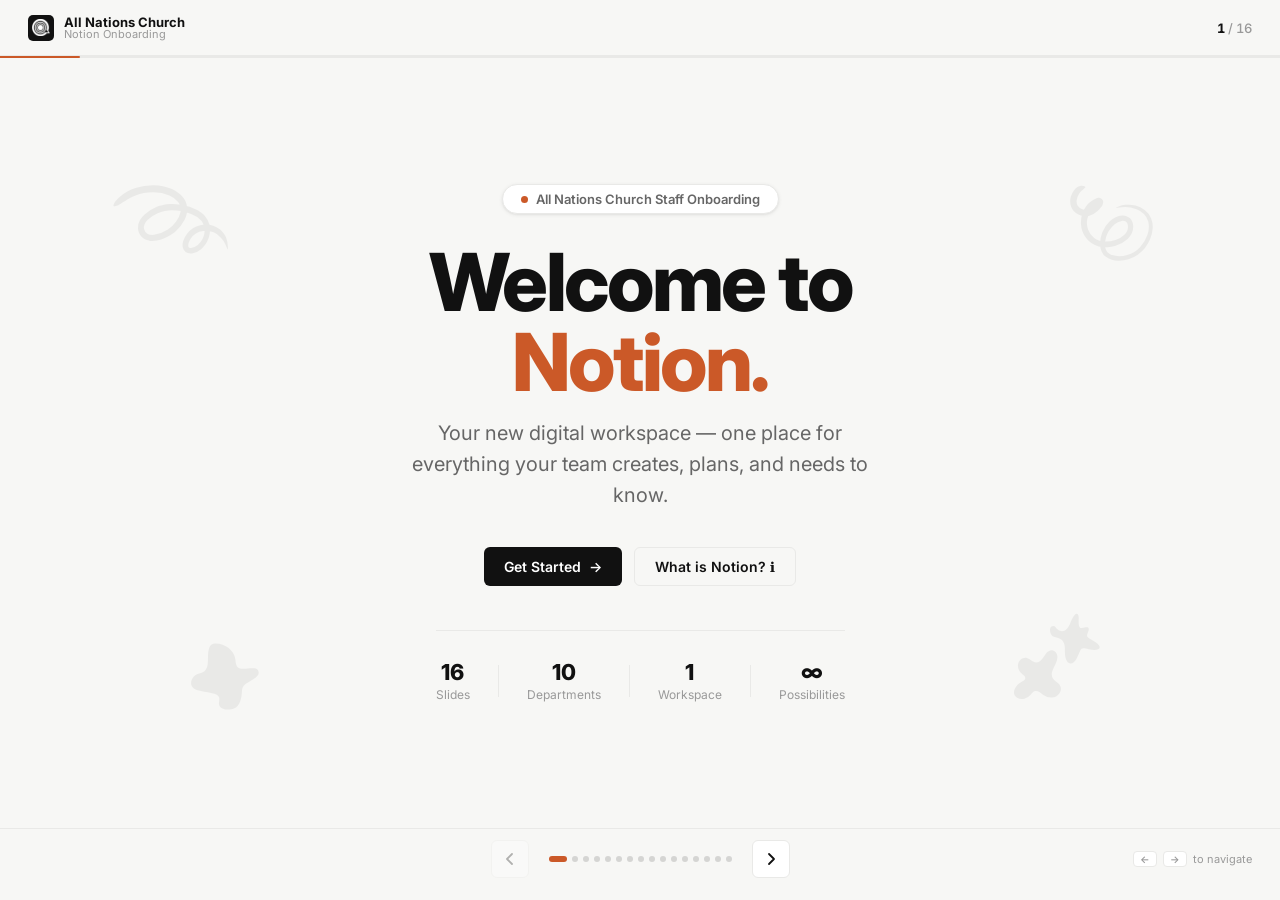
==== index.html @ 11ce87c4 "fix: resolve Android Chrome blank first-paint and GPU memory issues - Gate all entry animations (.an" ====
<!DOCTYPE html>
<html lang="en">
<head>
  <meta charset="UTF-8">
  <meta name="viewport" content="width=device-width, initial-scale=1.0, viewport-fit=cover">
  <meta name="theme-color" content="#F7F7F5">
  <title>All Nations Church – Notion Onboarding</title>
  <!-- Preconnect so font files download in parallel, not sequentially -->
  <link rel="preconnect" href="https://fonts.googleapis.com">
  <link rel="preconnect" href="https://fonts.gstatic.com" crossorigin>
  <link rel="stylesheet" href="https://fonts.googleapis.com/css2?family=Inter:wght@300;400;500;600;700;800&display=swap">
  <link rel="stylesheet" href="styles.css">
</head>
<body>

<!-- ═══════════════════════════════════════════
     TOP BAR
     ═══════════════════════════════════════════ -->
<header class="top-bar">
  <div class="top-bar-brand">
    <div class="n-logo"><img src="anlogo.png" alt="All Nations" style="width:100%;height:100%;object-fit:contain;border-radius:5px;padding:4px;"></div>
    <div class="brand-label">
      <span class="brand-name">All Nations Church</span>
      <span class="brand-sub">Notion Onboarding</span>
    </div>
  </div>
  <span class="slide-counter">
    <span class="current" id="currentNum">1</span> / 16
  </span>
</header>

<!-- Progress Bar -->
<div class="progress-track">
  <div class="progress-fill" id="progressFill" style="width:6.25%"></div>
</div>

<!-- ═══════════════════════════════════════════
     SLIDES
     ═══════════════════════════════════════════ -->
<div class="slides-wrap">

  <!-- ────────────────────────────────────────
       SLIDE 1 — HERO
       ──────────────────────────────────────── -->
  <section class="slide active" id="slide-0">
    <div class="slide-inner">
      <div class="s1-layout">
        <!-- Decorative scribbles -->
        <img class="s1-decor s1-decor-tl" src="slide-1/scribble-final-version-02.svg" alt="">
        <img class="s1-decor s1-decor-tr" src="slide-1/scribble-final-version-08.svg" alt="">
        <img class="s1-decor s1-decor-bl" src="slide-1/scribble-final-version-14.svg" alt="">
        <img class="s1-decor s1-decor-br" src="slide-1/scribble-final-version-15.svg" alt="">

        <div class="anim-1">
          <div class="s1-badge">
            <span class="badge-dot"></span>
            All Nations Church Staff Onboarding
          </div>
        </div>

        <h1 class="s1-hero-title anim-2">
          Welcome to<br><em>Notion.</em>
        </h1>

        <p class="s1-sub anim-3">
          Your new digital workspace — one place for everything your team creates, plans, and needs to know.
        </p>

        <div class="s1-actions anim-4">
          <button class="btn btn-dark" id="getStarted">
            Get Started &nbsp;→
          </button>
          <button class="btn btn-ghost" data-open-modal="what-is-notion">
            What is Notion? ℹ
          </button>
        </div>

        <div class="s1-stats anim-5">
          <div class="s1-stat">
            <strong>16</strong>
            <span>Slides</span>
          </div>
          <div class="s1-divider"></div>
          <div class="s1-stat">
            <strong>10</strong>
            <span>Departments</span>
          </div>
          <div class="s1-divider"></div>
          <div class="s1-stat">
            <strong>1</strong>
            <span>Workspace</span>
          </div>
          <div class="s1-divider"></div>
          <div class="s1-stat">
            <strong>∞</strong>
            <span>Possibilities</span>
          </div>
        </div>
      </div>
    </div>
  </section>

  <!-- ────────────────────────────────────────
       SLIDE 2 — AGENDA
       ──────────────────────────────────────── -->
  <section class="slide" id="slide-1">
    <div class="slide-inner">
      <div class="s2-layout">
        <div class="s2-heading">
          <span class="eyebrow">Today's session</span>
          <h2 class="slide-title anim-1">What will this cover?</h2>
          <p class="slide-subtitle anim-2">
            Five areas — from the big picture down to how Notion fits your specific role.
          </p>
          <button class="btn btn-ghost anim-3" data-open-modal="session-tips">
            <img src="slide-2/bulb.svg" alt="" style="width:20px;height:20px;display:inline-block;vertical-align:middle;margin-right:2px;" loading="lazy" decoding="async"> Tips for today
          </button>
        </div>

        <div class="agenda-cards">
          <div class="agenda-card" data-slide="2">
            <span class="ag-num">01</span>
            <img src="slide-2/what-is-notion.svg" alt="What is Notion" loading="lazy" decoding="async">
            <span class="ag-label">What is Notion</span>
            <span class="ag-arrow">→</span>
          </div>
          <div class="agenda-card" data-slide="6">
            <span class="ag-num">02</span>
            <img src="slide-2/your-department.svg" alt="Building blocks" loading="lazy" decoding="async">
            <span class="ag-label">The Building Blocks</span>
            <span class="ag-arrow">→</span>
          </div>
          <div class="agenda-card" data-slide="4">
            <span class="ag-num">03</span>
            <img src="slide-2/the-building-blocks.svg" alt="Why We're Moving" loading="lazy" decoding="async">
            <span class="ag-label">Why We're Moving</span>
            <span class="ag-arrow">→</span>
          </div>
          <div class="agenda-card" data-slide="11">
            <span class="ag-num">04</span>
            <img src="slide-2/working-together.svg" alt="Collaboration" loading="lazy" decoding="async">
            <span class="ag-label">Working Together</span>
            <span class="ag-arrow">→</span>
          </div>
          <div class="agenda-card" data-slide="15">
            <span class="ag-num">05</span>
            <img src="slide-15/314-education.svg" alt="Your Department" loading="lazy" decoding="async">
            <span class="ag-label">Your Department</span>
            <span class="ag-arrow">→</span>
          </div>
        </div>
      </div>
    </div>
  </section>

  <!-- ────────────────────────────────────────
       SLIDE 3 — WHAT IS NOTION?
       ──────────────────────────────────────── -->
  <section class="slide" id="slide-2">
    <div class="slide-inner">
      <div class="s3-layout">
        <div class="anim-1">
          <span class="eyebrow">The big picture</span>
          <h2 class="slide-title">What is Notion?
            <button class="info-btn" data-open-modal="notion-detail" title="Learn more">?</button>
          </h2>
        </div>

        <blockquote class="notion-quote anim-2">
          <span class="quote-icon">"</span>
          Notion is like a digital notebook crossed with Google Docs, Trello, and a planner — all living in one app, beautifully connected.
        </blockquote>

        <div>
          <p class="section-title">You can use it to:</p>
          <div class="use-case-row">
            <div class="uc-card" data-open-modal="uc-notes">
              <img src="slide-3/write-notes-and-documents.svg" alt="Notes" loading="lazy" decoding="async">
              <span>Write notes &amp; documents</span>
            </div>
            <div class="uc-card" data-open-modal="uc-tasks">
              <img src="slide-3/create-to-do-lists.svg" alt="To-do lists" loading="lazy" decoding="async">
              <span>Create to-do lists</span>
            </div>
            <div class="uc-card" data-open-modal="uc-projects">
              <img src="slide-3/plan-projects-with-teams.svg" alt="Projects" loading="lazy" decoding="async">
              <span>Plan projects with teams</span>
            </div>
            <div class="uc-card" data-open-modal="uc-store">
              <img src="slide-3/store-information-and-files.svg" alt="Store files" loading="lazy" decoding="async">
              <span>Store information &amp; files</span>
            </div>
            <div class="uc-card" data-open-modal="uc-organise">
              <img src="slide-3/organise-everything-in-one-place.svg" alt="Organise" loading="lazy" decoding="async">
              <span>Organise everything in one place</span>
            </div>
          </div>
        </div>

        <div class="s3-bottom anim-4">
          <p style="color:#111111;"><img src="slide-2/bulb.svg" alt="" style="width:20px;height:20px;display:inline-block;vertical-align:-4px;margin-right:5px;" loading="lazy" decoding="async"> Click any card above to learn more about how that feature works</p>
          <button class="btn btn-ghost" data-open-modal="notion-ai" style="background: var(--surface); border: none;"><img src="slide-3/ai.gif" alt="" style="width:55px;height:55px;vertical-align:middle;margin-right:2px;margin-top:-11px;margin-bottom:-11px;" loading="lazy" decoding="async"> What about Notion AI?</button>
        </div>
      </div>
    </div>
  </section>

  <!-- ────────────────────────────────────────
       SLIDE 4 — THE ANALOGY
       ──────────────────────────────────────── -->
  <section class="slide" id="slide-3">
    <div class="slide-inner">
      <span class="eyebrow anim-1">Think of it like this</span>
      <h2 class="slide-title anim-1">A smart digital workspace
        <button class="info-btn" data-open-modal="analogy-detail">?</button>
      </h2>
      <p class="slide-subtitle anim-2">Imagine building your own digital HQ — one that replaces five separate tools.</p>

      <div class="s4-layout">
        <div>
          <p class="section-title">Notion replaces all of these:</p>
          <div class="tool-list anim-3">
            <div class="tool-item" data-open-modal="tool-notebook">
              <span class="ti-emoji"><img src="slide-4/a-notebook.svg" alt="Notebook" style="width:32px;height:32px;display:block;" loading="lazy" decoding="async"></span>
              <div class="ti-body">
                <strong>A Notebook</strong>
                <span>Meeting notes, ideas, journal entries</span>
              </div>
            </div>
            <div class="tool-item" data-open-modal="tool-calendar">
              <span class="ti-emoji"><img src="slide-4/a-calendar.svg" alt="Calendar" style="width:32px;height:32px;display:block;" loading="lazy" decoding="async"></span>
              <div class="ti-body">
                <strong>A Calendar</strong>
                <span>Event planning, deadlines, scheduling</span>
              </div>
            </div>
            <div class="tool-item" data-open-modal="tool-tasks">
              <span class="ti-emoji"><img src="slide-4/a-task-manager.svg" alt="Task Manager" style="width:32px;height:32px;display:block;" loading="lazy" decoding="async"></span>
              <div class="ti-body">
                <strong>A Task Manager</strong>
                <span>To-dos, checklists, project tracking</span>
              </div>
            </div>
            <div class="tool-item" data-open-modal="tool-wiki">
              <span class="ti-emoji"><img src="slide-4/a-company-wiki.svg" alt="Company Wiki" style="width:32px;height:32px;display:block;" loading="lazy" decoding="async"></span>
              <div class="ti-body">
                <strong>A Company Wiki</strong>
                <span>Policies, processes, staff handbook</span>
              </div>
            </div>
            <div class="tool-item" data-open-modal="tool-tracker">
              <span class="ti-emoji"><img src="slide-4/a-project-tracker.svg" alt="Project Tracker" style="width:32px;height:32px;display:block;" loading="lazy" decoding="async"></span>
              <div class="ti-body">
                <strong>A Project Tracker</strong>
                <span>Timelines, responsibilities, progress</span>
              </div>
            </div>
          </div>
        </div>

        <div>
          <p class="section-title">Why teams love it:</p>
          <div class="benefit-list anim-4">
            <div class="benefit-item">
              <div class="bi-check">✓</div>
              <p><strong>Everything is customisable</strong> — build it the way your team actually works, not how a tool forces you to.</p>
            </div>
            <div class="benefit-item">
              <div class="bi-check">✓</div>
              <p><strong>Works for everyone</strong> — individuals, small teams, or whole organisations all in one workspace.</p>
            </div>
            <div class="benefit-item">
              <div class="bi-check">✓</div>
              <p><strong>Keeps everything connected</strong> — link a meeting note to a project, a project to a budget, a budget to a task.</p>
            </div>
            <div class="benefit-item">
              <div class="bi-check">✓</div>
              <p><strong>Easy to collaborate</strong> — your whole team sees the same thing, in real time, no version confusion.</p>
            </div>
          </div>
        </div>
      </div>
    </div>
  </section>

  <!-- ────────────────────────────────────────
       SLIDE 5 — WHY WE'RE MOVING
       ──────────────────────────────────────── -->
  <section class="slide" id="slide-4">
    <div class="slide-inner">
      <div class="s5-layout">
        <div class="anim-1">
          <span class="eyebrow">The reason</span>
          <h2 class="slide-title">Why we're moving to Notion
            <button class="info-btn" data-open-modal="why-detail">?</button>
          </h2>
        </div>

        <div class="why-grid anim-2">
          <div class="why-card">
            <img class="wc-icon" src="slide-5/less-scattered-communication.svg" alt="Less scattered communication" loading="lazy" decoding="async">
            <h4>Less scattered communication</h4>
            <p>No more important updates buried in WhatsApp or email threads that disappear.</p>
          </div>
          <div class="why-card">
            <img class="wc-icon" src="slide-5/fewer-forgotten-tasks.svg" alt="Fewer forgotten tasks" loading="lazy" decoding="async">
            <h4>Fewer forgotten tasks</h4>
            <p>Clear ownership and deadlines. Everyone knows what they're responsible for.</p>
          </div>
          <div class="why-card">
            <img class="wc-icon" src="slide-5/easier-collaboration.svg" alt="Easier collaboration" loading="lazy" decoding="async">
            <h4>Easier collaboration</h4>
            <p>Different departments can share information and work on the same page simultaneously.</p>
          </div>
          <div class="why-card">
            <img class="wc-icon" src="slide-5/faster-onboarding.svg" alt="Faster onboarding" loading="lazy" decoding="async">
            <h4>Faster onboarding</h4>
            <p>New staff and volunteers can find what they need without asking five people.</p>
          </div>
          <div class="why-card">
            <img class="wc-icon" src="slide-5/one-place-for-church-knowledge.svg" alt="One place for church knowledge" loading="lazy" decoding="async">
            <h4>One place for church knowledge</h4>
            <p>Processes, policies, history, and resources — all in one searchable place.</p>
          </div>
          <div class="why-card">
            <img class="wc-icon" src="slide-5/more-clarity-less-confusion.svg" alt="More clarity, less confusion" loading="lazy" decoding="async">
            <h4>More clarity, less confusion</h4>
            <p>Everyone is working from the same up-to-date information at the same time.</p>
          </div>
        </div>

        <div class="goal-banner anim-3">
          <img class="gb-icon" src="question-white.svg" alt="Goal" loading="lazy" decoding="async">
          <p>Our goal: <strong>spend less time searching for information and more time serving people.</strong></p>
        </div>
      </div>
    </div>
  </section>

  <!-- ────────────────────────────────────────
       SLIDE 6 — BEFORE vs WITH NOTION
       ──────────────────────────────────────── -->
  <section class="slide" id="slide-5">
    <div class="slide-inner">
      <span class="eyebrow anim-1">The change</span>
      <h2 class="slide-title anim-1">Before vs. with Notion
        <button class="info-btn" data-open-modal="change-detail">?</button>
      </h2>

      <div class="s6-layout anim-2">
        <!-- Before -->
        <div class="compare-panel">
          <div class="compare-header before">Before Notion</div>
          <div class="compare-body">
            <div class="compare-item">
              <img class="ci-marker" src="slide-6/docs-spread-across-google-drive.svg" alt="Docs spread" loading="lazy" decoding="async">
              Docs spread across Google Drive, email, WhatsApp, and desktops
            </div>
            <div class="compare-item">
              <img class="ci-marker" src="slide-6/important-messages.svg" alt="Important messages" loading="lazy" decoding="async">
              Important messages and decisions get buried and forgotten
            </div>
            <div class="compare-item">
              <img class="ci-marker" src="slide-6/duplicate-files-everywhere.svg" alt="Duplicate files" loading="lazy" decoding="async">
              Duplicate files everywhere — no one knows which is the latest version
            </div>
            <div class="compare-item">
              <img class="ci-marker" src="slide-6/hard-to-track-who-is-doing-what.svg" alt="Hard to track" loading="lazy" decoding="async">
              Hard to track who is doing what, and when things are due
            </div>
            <div class="compare-item">
              <img class="ci-marker" src="slide-6/new-staff-have-to-ask-multiple.svg" alt="New staff asking" loading="lazy" decoding="async">
              New staff have to ask multiple people to find basic information
            </div>
          </div>
          <div class="compare-illus" style="background:white;">
            <video loop muted playsinline preload="none" style="height:150px;display:block;margin:0 auto;border:none;">
              <source src="slide-6/worryvideo.mp4" type="video/mp4">
            </video>
          </div>
        </div>

        <!-- After -->
        <div class="compare-panel">
          <div class="compare-header after">With Notion</div>
          <div class="compare-body">
            <div class="compare-item">
              <img class="ci-marker" src="slide-6/one-searchable-workspace.svg" alt="One searchable workspace" loading="lazy" decoding="async">
              One searchable workspace — everything is findable in seconds
            </div>
            <div class="compare-item">
              <img class="ci-marker" src="slide-6/shared-visibility-across-all-teams.svg" alt="Shared visibility" loading="lazy" decoding="async">
              Shared visibility across all teams — everyone sees the same thing
            </div>
            <div class="compare-item">
              <img class="ci-marker" src="slide-6/one-latest-version-of-everything.svg" alt="One latest version" loading="lazy" decoding="async">
              One latest version of everything, always up to date
            </div>
            <div class="compare-item">
              <img class="ci-marker" src="slide-6/clear-ownership-and-tracking.svg" alt="Clear ownership" loading="lazy" decoding="async">
              Clear ownership and tracking — tasks are assigned and visible
            </div>
            <div class="compare-item">
              <img class="ci-marker" src="slide-6/new-staff-can-self-serve.svg" alt="New staff self-serve" loading="lazy" decoding="async">
              New staff can self-serve — find answers without interrupting others
            </div>
          </div>
          <div class="compare-illus" style="background:white;">
            <video loop muted playsinline preload="none" style="height:150px;display:block;margin:0 auto;border:none;">
              <source src="slide-6/orginise.mp4" type="video/mp4">
            </video>
          </div>
        </div>
      </div>
    </div>
  </section>

  <!-- ────────────────────────────────────────
       SLIDE 7 — EVERYTHING IS A BLOCK
       ──────────────────────────────────────── -->
  <section class="slide" id="slide-6">
    <div class="slide-inner">
      <span class="eyebrow anim-1">The foundation</span>
      <h2 class="slide-title anim-1">Everything is a block
        <button class="info-btn" data-open-modal="blocks-detail">?</button>
      </h2>
      <p class="slide-subtitle anim-1">In Notion, every piece of content is a "block". Click the types below to see them in action.</p>

      <div class="s7-layout">
        <div>
          <p class="section-title">Types of blocks:</p>
          <div class="block-types anim-2">
            <div class="block-type" data-type="text">
              <img class="bt-icon" src="slide-7/text-heading.svg" alt="Text / Heading" loading="lazy" decoding="async">
              <span class="bt-name">Text / Heading</span>
              <span class="bt-key">Aa</span>
            </div>
            <div class="block-type" data-type="image">
              <img class="bt-icon" src="slide-7/image-media.svg" alt="Image / Media" loading="lazy" decoding="async">
              <span class="bt-name">Image / Media</span>
              <span class="bt-key">/img</span>
            </div>
            <div class="block-type" data-type="check">
              <img class="bt-icon" src="slide-7/checklist-to-do.svg" alt="Checklist / To-do" loading="lazy" decoding="async">
              <span class="bt-name">Checklist / To-do</span>
              <span class="bt-key">[ ]</span>
            </div>
            <div class="block-type" data-type="table">
              <img class="bt-icon" src="slide-7/table-database.svg" alt="Table / Database" loading="lazy" decoding="async">
              <span class="bt-name">Table / Database</span>
              <span class="bt-key">/db</span>
            </div>
            <div class="block-type" data-type="video">
              <img class="bt-icon" src="slide-7/video-embed.svg" alt="Video / Embed" loading="lazy" decoding="async">
              <span class="bt-name">Video / Embed</span>
              <span class="bt-key">/vid</span>
            </div>
          </div>
        </div>

        <div class="anim-3">
          <div class="lego-canvas">
            <h4>Your Notion page — built from blocks</h4>
            <div class="lego-blocks" id="legoBlocks">
              <div class="lego-block lb-text" data-type="text" draggable="true">
                <span class="drag-handle" title="Drag to reorder">⠿</span>
                <img class="lb-icon" src="slide-7/sunday-service.svg" alt="Sunday Service" loading="lazy" decoding="async"><span>Sunday Service — 25 May 2026</span>
              </div>
              <div class="lego-block lb-image" data-type="image" draggable="true">
                <span class="drag-handle" title="Drag to reorder">⠿</span>
                <img class="lb-icon" src="slide-7/worship-slides.svg" alt="Worship Slides" loading="lazy" decoding="async"><span>Worship slides.jpg</span>
              </div>
              <div class="lego-block lb-check" data-type="check" draggable="true">
                <span class="drag-handle" title="Drag to reorder">⠿</span>
                <img class="lb-icon" src="slide-7/sound-check-complete.svg" alt="Sound check complete" loading="lazy" decoding="async"><span>Sound check complete · Prayer team briefed</span>
              </div>
              <div class="lego-block lb-table" data-type="table" draggable="true">
                <span class="drag-handle" title="Drag to reorder">⠿</span>
                <img class="lb-icon" src="slide-7/team-rota-database.svg" alt="Team Rota Database" loading="lazy" decoding="async"><span>Team Rota Database</span>
              </div>
              <div class="lego-block lb-video" data-type="video" draggable="true">
                <span class="drag-handle" title="Drag to reorder">⠿</span>
                <img class="lb-icon" src="slide-7/pre-service-training-video.svg" alt="Pre-service training video" loading="lazy" decoding="async"><span>Pre-service training video</span>
              </div>
            </div>
            <div class="lego-note">
              <strong>↕ Drag blocks to reorder</strong> — just like in real Notion. Press <strong>/</strong> to add a new block.
            </div>
          </div>
        </div>
      </div>
    </div>
  </section>

  <!-- ────────────────────────────────────────
       SLIDE 8 — PAGES
       ──────────────────────────────────────── -->
  <section class="slide" id="slide-7">
    <div class="slide-inner">
      <span class="eyebrow anim-1">The structure</span>
      <h2 class="slide-title anim-1">Pages are your digital notebooks
        <button class="info-btn" data-open-modal="pages-detail">?</button>
      </h2>

      <div class="s8-layout anim-2">
        <div>
          <div class="page-tree">
            <div class="tree-title">📂 All Nations Church Workspace</div>
            <div class="tree-item"><img class="t-icon" src="slide-8/church-hub.svg" alt="Church Hub" loading="lazy" decoding="async"> Church Hub</div>
              <div class="tree-item l1"><img class="t-icon" src="slide-8/event-calendar.svg" alt="Events Calendar" loading="lazy" decoding="async"> Events Calendar</div>
              <div class="tree-item l1"><img class="t-icon" src="slide-8/announcements.svg" alt="Announcements" loading="lazy" decoding="async"> Announcements</div>
              <div class="tree-item l1"><img class="t-icon" src="slide-8/staff-policies.svg" alt="Staff Policies" loading="lazy" decoding="async"> Staff Policies</div>
            <div class="tree-item"><img class="t-icon" src="slide-8/production-team.svg" alt="Production Team" loading="lazy" decoding="async"> Production Team</div>
              <div class="tree-item l1"><img class="t-icon" src="slide-8/video-marketing-plan.svg" alt="Video Marketing Plan" loading="lazy" decoding="async"> Video marketing plan</div>
              <div class="tree-item l1"><img class="t-icon" src="slide-8/equipment-tracker.svg" alt="Equipment Tracker" loading="lazy" decoding="async"> Equipment Tracker</div>
              <div class="tree-item l2"><img class="t-icon" src="slide-8/camera-invetory.svg" alt="Camera Inventory" loading="lazy" decoding="async"> Camera inventory</div>
            <div class="tree-item"><img class="t-icon" src="slide-8/comms-team.svg" alt="Comms Team" loading="lazy" decoding="async"> Comms Team</div>
              <div class="tree-item l1"><img class="t-icon" src="slide-8/content-calendar.svg" alt="Content Calendar" loading="lazy" decoding="async"> Content Calendar</div>
            <div class="tree-item"><img class="t-icon" src="slide-8/events-team.svg" alt="Events Team" loading="lazy" decoding="async"> Events Team</div>
              <div class="tree-item l1"><img class="t-icon" src="slide-8/upcoming-event.svg" alt="Upcoming Event" loading="lazy" decoding="async"> Upcoming Event</div>
          </div>
        </div>

        <div>
          <p class="section-title">Pages can hold anything:</p>
          <div class="pages-benefits">
            <div class="pb-card">
              <img src="slide-8/tasks-to-do-lists.svg" alt="Tasks" loading="lazy" decoding="async">
              <div class="pb-text">
                <strong>Tasks &amp; to-do lists</strong>
                <p>Assign work to team members with deadlines and priority labels.</p>
              </div>
            </div>
            <div class="pb-card">
              <img src="slide-8/images-files-media.svg" alt="Images" loading="lazy" decoding="async">
              <div class="pb-text">
                <strong>Images, files &amp; media</strong>
                <p>Attach photos, PDFs, videos — everything lives alongside the content it belongs to.</p>
              </div>
            </div>
            <div class="pb-card">
              <img src="slide-8/databases-tables.svg" alt="Databases" loading="lazy" decoding="async">
              <div class="pb-text">
                <strong>Databases &amp; tables</strong>
                <p>Structured information like rotas, event plans, and contacts — all sortable and filterable.</p>
              </div>
            </div>
          </div>

          <div style="margin-top:12px; padding:12px 14px; background:var(--accent-soft); border:1px solid var(--accent-light); border-radius:var(--radius-sm);">
            <p style="font-size:13px; color:var(--accent); font-weight:600;">
              <img src="slide-2/bulb.svg" alt="" style="width:18px;height:18px;display:inline-block;vertical-align:middle;margin-right:5px;" loading="lazy" decoding="async"> Pages can contain other pages — like folders within folders. One giant, connected, searchable notebook for everything in church life.
            </p>
          </div>
        </div>
      </div>
    </div>
  </section>

  <!-- ────────────────────────────────────────
       SLIDE 9 — REAL LIFE EXAMPLE
       ──────────────────────────────────────── -->
  <section class="slide" id="slide-8">
    <div class="slide-inner">
      <span class="eyebrow anim-1">In practice</span>
      <h2 class="slide-title anim-1">How this works in real life
        <button class="info-btn" data-open-modal="reallife-detail">?</button>
      </h2>
      <p class="slide-subtitle anim-1">Here's how staff meeting prep looks inside Notion — one page, everyone working from it.</p>

      <div class="s9-layout">
        <div class="scenario-card anim-2">
          <h3>Staff Meeting — One source of truth</h3>
          <div class="workflow">
            <div class="wf-step">
              <div class="wf-bubble"><img src="slide-9/agenda-built.svg" alt="Agenda built" style="width:24px;height:24px;" loading="lazy" decoding="async"></div>
              <span class="wf-label">Agenda built</span>
            </div>
            <div class="wf-step">
              <div class="wf-bubble"><img src="slide-9/action-points-assigned.svg" alt="Action points assigned" style="width:24px;height:24px;" loading="lazy" decoding="async"></div>
              <span class="wf-label">Action points assigned</span>
            </div>
            <div class="wf-step">
              <div class="wf-bubble"><img src="slide-9/notes-recorded.svg" alt="Notes recorded" style="width:24px;height:24px;" loading="lazy" decoding="async"></div>
              <span class="wf-label">Notes recorded</span>
            </div>
            <div class="wf-step">
              <div class="wf-bubble"><img src="slide-9/follow-up-tracked.svg" alt="Follow-ups tracked" style="width:24px;height:24px;" loading="lazy" decoding="async"></div>
              <span class="wf-label">Follow-ups tracked</span>
            </div>
            <div class="wf-step">
              <div class="wf-bubble"><img src="slide-9/everyone-sees-latest-version.svg" alt="Everyone sees latest version" style="width:24px;height:24px;" loading="lazy" decoding="async"></div>
              <span class="wf-label">Everyone sees latest version</span>
            </div>
          </div>
        </div>

        <div class="scenario-card anim-3" style="border-left-color: var(--text-muted);">
          <h3>Event Planning — Another example</h3>
          <div class="workflow">
            <div class="wf-step">
              <div class="wf-bubble"><img src="slide-9/event-added.svg" alt="Event added" style="width:24px;height:24px;" loading="lazy" decoding="async"></div>
              <span class="wf-label">Event added</span>
            </div>
            <div class="wf-step">
              <div class="wf-bubble"><img src="slide-9/date-added-to-calendar.svg" alt="Date added to calendar" style="width:24px;height:24px;" loading="lazy" decoding="async"></div>
              <span class="wf-label">Date added to calendar</span>
            </div>
            <div class="wf-step">
              <div class="wf-bubble"><img src="slide-9/budget-tracked.svg" alt="Budget tracked" style="width:24px;height:24px;" loading="lazy" decoding="async"></div>
              <span class="wf-label">Budget tracked</span>
            </div>
            <div class="wf-step">
              <div class="wf-bubble"><img src="slide-9/team-members-assigned.svg" alt="Team members assigned" style="width:24px;height:24px;" loading="lazy" decoding="async"></div>
              <span class="wf-label">Team members assigned</span>
            </div>
            <div class="wf-step">
              <div class="wf-bubble"><img src="slide-9/debrief-logged.svg" alt="Debrief logged" style="width:24px;height:24px;" loading="lazy" decoding="async"></div>
              <span class="wf-label">Debrief logged</span>
            </div>
          </div>
        </div>

        <div class="s9-truth anim-4">
          <p>Same system, <strong>everyone working from one source of truth</strong> — no more "can you resend that file?" or "which version is this?"</p>
        </div>
      </div>
    </div>
  </section>

  <!-- ────────────────────────────────────────
       SLIDE 10 — DATABASE VIEWS
       ──────────────────────────────────────── -->
  <section class="slide" id="slide-9">
    <div class="slide-inner">
      <span class="eyebrow anim-1">The flexibility</span>
      <h2 class="slide-title anim-1">Same info, different views
        <button class="info-btn" data-open-modal="views-detail">?</button>
      </h2>
      <p class="slide-subtitle anim-1">Think of it like different camera angles on the same information. Click a view to preview it.</p>

      <div class="s10-layout anim-2">
        <div class="view-tabs">
          <div class="view-tab active" data-view="table">
            <img class="vt-icon" src="slide-10/table.svg" alt="Table" loading="lazy" decoding="async">
            <div class="vt-info">
              <div class="vt-name">Table</div>
              <div class="vt-desc">Spreadsheet style</div>
            </div>
          </div>
          <div class="view-tab" data-view="board">
            <img class="vt-icon" src="slide-10/board.svg" alt="Board" loading="lazy" decoding="async">
            <div class="vt-info">
              <div class="vt-name">Board</div>
              <div class="vt-desc">Workflow stages</div>
            </div>
          </div>
          <div class="view-tab" data-view="calendar">
            <img class="vt-icon" src="slide-10/calendar.svg" alt="Calendar" loading="lazy" decoding="async">
            <div class="vt-info">
              <div class="vt-name">Calendar</div>
              <div class="vt-desc">Schedule view</div>
            </div>
          </div>
          <div class="view-tab" data-view="list">
            <img class="vt-icon" src="slide-10/list.svg" alt="List" loading="lazy" decoding="async">
            <div class="vt-info">
              <div class="vt-name">List</div>
              <div class="vt-desc">Simple overview</div>
            </div>
          </div>
          <div class="view-tab" data-view="gallery">
            <img class="vt-icon" src="slide-10/gallery.svg" alt="Gallery" loading="lazy" decoding="async">
            <div class="vt-info">
              <div class="vt-name">Gallery</div>
              <div class="vt-desc">Visual cards</div>
            </div>
          </div>
        </div>

        <div class="view-preview">
          <!-- Table -->
          <div class="view-pane active" data-view="table">
            <h5>Table View — Events Database</h5>
            <table class="mock-table">
              <thead>
                <tr><th>Event</th><th>Date</th><th>Owner</th><th>Status</th></tr>
              </thead>
              <tbody>
                <tr><td>Sunday Service</td><td>25 May</td><td>Endo</td><td><span class="badge badge-green">Done</span></td></tr>
                <tr><td>Youth Night</td><td>28 May</td><td>Josh</td><td><span class="badge badge-orange">In progress</span></td></tr>
                <tr><td>Staff Day</td><td>1 Jun</td><td>Ify</td><td><span class="badge badge-grey">Planned</span></td></tr>
                <tr><td>Community BBQ</td><td>8 Jun</td><td>Andrew</td><td><span class="badge badge-grey">Planned</span></td></tr>
              </tbody>
            </table>
          </div>
          <!-- Board -->
          <div class="view-pane" data-view="board">
            <h5>Board View — Task Pipeline</h5>
            <div class="board-cols">
              <div class="board-col" data-col="todo">
                <h6>📥 To Do</h6>
                <div class="board-item" draggable="true">Book sound engineer</div>
                <div class="board-item" draggable="true">Design event flyer</div>
              </div>
              <div class="board-col" data-col="inprogress">
                <h6>🔄 In Progress</h6>
                <div class="board-item" draggable="true">Confirm venue setup</div>
                <div class="board-item" draggable="true">Volunteer outreach</div>
              </div>
              <div class="board-col" data-col="done">
                <h6>✅ Done</h6>
                <div class="board-item board-item--done" draggable="true">Catering ordered</div>
                <div class="board-item board-item--done" draggable="true">Invites sent</div>
              </div>
            </div>
          </div>
          <!-- Calendar -->
          <div class="view-pane" data-view="calendar">
            <h5>Calendar View — May 2026</h5>
            <div class="cal-grid">
              <div class="cal-label">M</div><div class="cal-label">T</div><div class="cal-label">W</div>
              <div class="cal-label">T</div><div class="cal-label">F</div><div class="cal-label">S</div><div class="cal-label">S</div>
              <div class="cal-day"></div><div class="cal-day"></div><div class="cal-day"></div><div class="cal-day">1</div>
              <div class="cal-day">2</div><div class="cal-day weekend">3</div><div class="cal-day weekend has-event">4</div>
              <div class="cal-day">5</div><div class="cal-day">6</div><div class="cal-day">7</div><div class="cal-day">8</div>
              <div class="cal-day">9</div><div class="cal-day weekend">10</div><div class="cal-day weekend has-event">11</div>
              <div class="cal-day">12</div><div class="cal-day">13</div><div class="cal-day">14</div><div class="cal-day">15</div>
              <div class="cal-day">16</div><div class="cal-day weekend">17</div><div class="cal-day weekend has-event">18</div>
              <div class="cal-day">19</div><div class="cal-day">20</div><div class="cal-day">21</div><div class="cal-day">22</div>
              <div class="cal-day">23</div><div class="cal-day weekend">24</div><div class="cal-day weekend has-event">25</div>
              <div class="cal-day">26</div><div class="cal-day">27</div><div class="cal-day has-event">28</div>
            </div>
          </div>
          <!-- List -->
          <div class="view-pane" data-view="list">
            <h5>List View — Task overview</h5>
            <div class="list-items">
              <div class="list-item toggleable done" onclick="toggleListItem(this)"><div class="li-check done"></div><span> Send invites to speakers</span></div>
              <div class="list-item toggleable done" onclick="toggleListItem(this)"><div class="li-check done"></div><span> Confirm catering numbers</span></div>
              <div class="list-item toggleable" onclick="toggleListItem(this)"><div class="li-check"></div><span> Create event programme</span></div>
              <div class="list-item toggleable" onclick="toggleListItem(this)"><div class="li-check"></div><span> Arrange parking team</span></div>
              <div class="list-item toggleable" onclick="toggleListItem(this)"><div class="li-check"></div><span> Publish social posts</span></div>
            </div>
          </div>
          <!-- Gallery -->
          <div class="view-pane" data-view="gallery">
            <h5>Gallery View — Resources</h5>
            <div class="gallery-grid">
              <div class="gallery-card"><div class="gc-img"><img src="slide-10/brand-kit.svg" alt="Brand Kit" loading="lazy" decoding="async"></div><div class="gc-label">Brand Kit</div></div>
              <div class="gallery-card"><div class="gc-img"><img src="slide-10/staff-photos.svg" alt="Staff Photos" loading="lazy" decoding="async"></div><div class="gc-label">Staff Photos</div></div>
              <div class="gallery-card"><div class="gc-img"><img src="slide-10/event-flyers.svg" alt="Event Flyers" loading="lazy" decoding="async"></div><div class="gc-label">Event Flyers</div></div>
              <div class="gallery-card"><div class="gc-img"><img src="slide-10/run-sheets.svg" alt="Runsheets" loading="lazy" decoding="async"></div><div class="gc-label">Runsheets</div></div>
              <div class="gallery-card"><div class="gc-img"><img src="slide-10/videos.svg" alt="Videos" loading="lazy" decoding="async"></div><div class="gc-label">Videos</div></div>
              <div class="gallery-card"><div class="gc-img"><img src="slide-10/templates.svg" alt="Templates" loading="lazy" decoding="async"></div><div class="gc-label">Templates</div></div>
            </div>
          </div>
        </div>
      </div>
    </div>
  </section>

  <!-- ────────────────────────────────────────
       SLIDE 11 — SEARCH
       ──────────────────────────────────────── -->
  <section class="slide" id="slide-10">
    <div class="slide-inner">
      <div class="s11-layout">
        <div style="text-align:center" class="anim-1">
          <span class="eyebrow">Instant recall</span>
          <h2 class="slide-title">Find anything instantly
            <button class="info-btn" data-open-modal="search-detail">?</button>
          </h2>
          <p class="slide-subtitle">No more digging through emails or chats. Everything is searchable — across the whole workspace.</p>
        </div>

        <div class="search-demo anim-2">
          <div class="search-bar">
            <span class="si">🔍</span>
            <input type="text" id="searchInput" placeholder="Search everything..." readonly>
            <span class="sk">⌘K</span>
          </div>
          <div class="search-results">
            <div class="sr-item">
              <span class="sr-icon">📄</span>
              <div class="sr-text">
                <div class="sr-name">Sunday Service Runsheet</div>
                <div class="sr-path">Production → Service Files → May 2026</div>
              </div>
            </div>
            <div class="sr-item">
              <span class="sr-icon">📊</span>
              <div class="sr-text">
                <div class="sr-name">Volunteer Rota — Worship Team</div>
                <div class="sr-path">HR → Volunteer Management</div>
              </div>
            </div>
            <div class="sr-item">
              <span class="sr-icon">📅</span>
              <div class="sr-text">
                <div class="sr-name">Events Calendar 2026</div>
                <div class="sr-path">Church Hub → Events</div>
              </div>
            </div>
            <div class="sr-item">
              <span class="sr-icon">📋</span>
              <div class="sr-text">
                <div class="sr-name">Staff Handbook — Policies</div>
                <div class="sr-path">HR → Documentation</div>
              </div>
            </div>
          </div>
        </div>

        <div class="search-benefits anim-3">
          <div class="sb-card">
            <img class="sbc-icon" src="slide-11/instant-results.svg" alt="Instant results" loading="lazy" decoding="async">
            <div>
              <strong>Instant results</strong>
              <p>Press ⌘K (Mac) or Ctrl+K (Windows) from anywhere in Notion.</p>
            </div>
          </div>
          <div class="sb-card">
            <img class="sbc-icon" src="slide-11/everything-connected.svg" alt="Everything connected" loading="lazy" decoding="async">
            <div>
              <strong>Everything connected</strong>
              <p>Search across all teamspaces, pages, and databases at once.</p>
            </div>
          </div>
          <div class="sb-card">
            <img class="sbc-icon" src="slide-11/recent-history.svg" alt="Recent history" loading="lazy" decoding="async">
            <div>
              <strong>Recent history</strong>
              <p>Recently visited pages appear first so you can pick up right where you left off.</p>
            </div>
          </div>
          <div class="sb-card">
            <img class="sbc-icon" src="slide-11/ai-powered-search.svg" alt="AI-powered search" loading="lazy" decoding="async">
            <div>
              <strong>AI-powered search</strong>
              <p>Notion AI can answer questions using your workspace content — like a knowledgeable colleague.</p>
            </div>
          </div>
        </div>
      </div>
    </div>
  </section>

  <!-- ────────────────────────────────────────
       SLIDE 12 — WORKING TOGETHER
       ──────────────────────────────────────── -->
  <section class="slide" id="slide-11">
    <div class="slide-inner">
      <span class="eyebrow anim-1">Collaboration</span>
      <h2 class="slide-title anim-1">Working together in real time
        <button class="info-btn" data-open-modal="collab-detail">?</button>
      </h2>
      <p class="slide-subtitle anim-1">Notion turns lone working into team working — here's how your team stays connected.</p>

      <div class="s12-layout anim-2">
        <div class="collab-card">
          <img class="cc-illus" src="slide-12/mention.svg" alt="Mentions" loading="lazy" decoding="async">
          <div class="cc-content">
            <h4>Mention &amp; notify</h4>
            <p>Type <strong>@</strong> followed by a colleague's name to tag them anywhere in Notion. They get an instant notification — no separate message needed.</p>
            <div class="collab-tag">Works like tagging on social media</div>
          </div>
        </div>

        <div class="collab-card">
          <img class="cc-illus" src="slide-12/comment.svg" alt="Comments" loading="lazy" decoding="async">
          <div class="cc-content">
            <h4>Comment on anything</h4>
            <p>Highlight any text or click any block to leave a comment. Have threaded discussions right next to the content — context stays together.</p>
            <div class="collab-tag">Like Google Docs comments, but smarter</div>
          </div>
        </div>

        <div class="collab-card">
          <img class="cc-illus" src="slide-12/edit.svg" alt="Live editing" loading="lazy" decoding="async">
          <div class="cc-content">
            <h4>Edit together, live</h4>
            <p>Multiple people can edit the same page at the same time. You'll see each other's cursors — and every change is saved automatically.</p>
            <div class="collab-tag">No more "editing locked" messages</div>
          </div>
        </div>

        <div class="collab-card">
          <img class="cc-illus" src="slide-12/47-inbox.svg" alt="Inbox" loading="lazy" decoding="async">
          <div class="cc-content">
            <h4>One unified inbox</h4>
            <p>All your mentions, comments, and task assignments land in your Notion inbox. One place to see everything that needs your attention.</p>
            <div class="collab-tag">Your personalised notification hub</div>
          </div>
        </div>
      </div>
    </div>
  </section>

  <!-- ────────────────────────────────────────
       SLIDE 13 — WHAT WE'RE BUILDING
       ──────────────────────────────────────── -->
  <section class="slide" id="slide-12">
    <div class="slide-inner">
      <div class="s13-layout">
        <div class="anim-1">
          <span class="eyebrow">Our vision</span>
          <h2 class="slide-title">What we're building together
            <button class="info-btn" data-open-modal="vision-detail">?</button>
          </h2>
        </div>

        <div class="build-grid anim-2">
          <div class="build-card">
            <img class="bc-icon" src="slide-13/church-hub.svg" alt="Church Hub" loading="lazy" decoding="async">
            <h4>Church Hub</h4>
            <p>A shared central home — calendar, announcements, policies, and church-wide information accessible to everyone.</p>
          </div>
          <div class="build-card">
            <img class="bc-icon" src="slide-13/department-spaces.svg" alt="Department Spaces" loading="lazy" decoding="async">
            <h4>Department Spaces</h4>
            <p>Every team gets their own space — Production, Events, HR, Finance — structured for how each department actually works.</p>
          </div>
          <div class="build-card">
            <img class="bc-icon" src="slide-13/knowledge-base.svg" alt="Knowledge Base" loading="lazy" decoding="async">
            <h4>Knowledge Base</h4>
            <p>A growing library of training materials, processes, SOPs, and guides so knowledge lives in the organisation — not just in people's heads.</p>
          </div>
          <div class="build-card">
            <img class="bc-icon" src="slide-13/project-tracking.svg" alt="Project Tracking" loading="lazy" decoding="async">
            <h4>Project Tracking</h4>
            <p>Every event, campaign, and initiative has a home — tasks assigned, deadlines set, progress visible to all involved.</p>
          </div>
          <div class="build-card">
            <img class="bc-icon" src="slide-13/less-whatsapp-chaos.svg" alt="Less WhatsApp Chaos" loading="lazy" decoding="async">
            <h4>Less WhatsApp Chaos</h4>
            <p>Decisions, documents, and discussions move out of group chats and into a structured, searchable workspace.</p>
          </div>
          <div class="build-card">
            <img class="bc-icon" src="slide-13/a-system-that-grows.svg" alt="A System That Grows" loading="lazy" decoding="async">
            <h4>A System That Grows</h4>
            <p>Notion scales as All Nations grows. New departments, new roles, new processes — they all fit inside the same workspace.</p>
          </div>
        </div>

        <div class="build-footer anim-3">
          <p>This is a <strong>team effort</strong> — the more everyone uses it, the more valuable it becomes for everyone.</p>
        </div>
      </div>
    </div>
  </section>

  <!-- ────────────────────────────────────────
       SLIDE 14 — DON'T NEED TO MASTER IT
       ──────────────────────────────────────── -->
  <section class="slide" id="slide-13">
    <div class="slide-inner">
      <div class="s14-layout">
        <div>
          <span class="eyebrow anim-1">Good news</span>
          <h2 class="slide-title anim-1">You do not need to master everything
            <button class="info-btn" data-open-modal="pace-detail">?</button>
          </h2>
          <p class="slide-subtitle anim-1">Notion has a lot of features. We're starting with the basics — and building up at a pace that works for everyone.</p>

          <div class="step-timeline anim-2">
            <div class="st-item now">
              <div class="st-num">1</div>
              <div class="st-content">
                <h4>Today — The basics</h4>
                <p>Understand what Notion is, how to navigate it, and where your team space lives.</p>
              </div>
            </div>
            <div class="st-item">
              <div class="st-num">2</div>
              <div class="st-content">
                <h4>Week 1–2 — Build the habit</h4>
                <p>Start using Notion for one thing: a task list, a running doc, or your team's calendar.</p>
              </div>
            </div>
            <div class="st-item">
              <div class="st-num">3</div>
              <div class="st-content">
                <h4>Month 1 — Department setup</h4>
                <p>Your space starts taking shape — databases, views, and templates tailored to your role.</p>
              </div>
            </div>
            <div class="st-item">
              <div class="st-num">4</div>
              <div class="st-content">
                <h4>Ongoing — Keep growing</h4>
                <p>The system evolves with All Nations. New features, new workflows — one step at a time.</p>
              </div>
            </div>
          </div>
        </div>

        <div class="reassure-box anim-3">
          <img src="slide-14/603-learning-journey.svg" alt="Learning journey" loading="lazy" decoding="async">
          <h3>We're building this together.</h3>
          <p>Ask questions anytime. There are no dumb questions in Notion onboarding. Everyone starts somewhere — and we're all starting together.</p>
          <button class="btn btn-accent" style="margin-top:16px; width:100%; justify-content:center;" data-open-modal="resources-list">
            Helpful resources
          </button>
        </div>
      </div>
    </div>
  </section>

  <!-- ────────────────────────────────────────
       SLIDE 15 — THREE THINGS TO DO
       ──────────────────────────────────────── -->
  <section class="slide" id="slide-14">
    <div class="slide-inner">
      <div class="s15-layout">
        <div class="anim-1">
          <span class="eyebrow">Your next steps</span>
          <h2 class="slide-title">Three things to do after today</h2>
          <p class="slide-subtitle">Small actions. Big difference. Do these three things and you're properly set up.</p>
        </div>

        <div class="actions-row anim-2">
          <div class="action-card">
            <div class="action-num">1</div>
            <img src="slide-15/314-education.svg" alt="Log in" loading="lazy" decoding="async">
            <h4>Accept your invite &amp; log in</h4>
            <p>Check your email for an invite from Notion. Click it, create your account, and you're in.</p>
          </div>
          <div class="action-card">
            <div class="action-num">2</div>
            <img src="slide-15/43-teacher.svg" alt="Explore" loading="lazy" decoding="async">
            <h4>Explore your department space</h4>
            <p>Have a look around. Click through the pages. You won't break anything — promise.</p>
          </div>
          <div class="action-card">
            <div class="action-num">3</div>
            <img src="slide-15/84-learning.svg" alt="Academy" loading="lazy" decoding="async">
            <h4>Try Notion Academy</h4>
            <p>Free short videos for beginners. Visit <a href="https://academy.notion.com" target="_blank">academy.notion.com</a> and do the "Getting Started" course.</p>
          </div>
        </div>

        <div class="slash-hint anim-3">
          <div class="slash-key">/</div>
          <p><img src="slide-2/bulb.svg" alt="" style="width:20px;height:20px;display:inline-block;vertical-align:middle;margin-right:5px;" loading="lazy" decoding="async"><strong>Top tip:</strong> Whenever you're in Notion and want to add something new — type <strong>/</strong> and a menu appears showing every block type you can insert. It's the single most useful shortcut to know.</p>
        </div>
      </div>
    </div>
  </section>

  <!-- ────────────────────────────────────────
       SLIDE 16 — DEPARTMENT EXPLORER
       ──────────────────────────────────────── -->
  <section class="slide" id="slide-15">
    <div class="slide-inner">
      <div class="s16-layout">
        <div class="s16-intro anim-1">
          <span class="eyebrow">Just for you</span>
          <h2 class="slide-title">See how your department uses Notion</h2>
          <p class="slide-subtitle">Click your name to explore personalised examples of how Notion can work in your specific role.</p>
        </div>

        <div class="dept-grid anim-2">
          <a class="dept-card" href="departments/movement.html" target="_blank">
            <img src="departments/icons/movement.svg" alt="Movement Team" loading="lazy" decoding="async">
            <span class="dc-name">Movement Team</span>
            <span class="dc-cta">Explore →</span>
          </a>
          <a class="dept-card" href="departments/communications.html" target="_blank">
            <img src="slide-16/communication.svg" alt="Communications" loading="lazy" decoding="async">
            <span class="dc-name">Naomi</span>
            <span class="dc-role">Communications Lead</span>
            <span class="dc-cta">Explore →</span>
          </a>
          <a class="dept-card" href="departments/marketing.html" target="_blank">
            <img src="slide-16/web-and-marketing.svg" alt="Website & Marketing" loading="lazy" decoding="async">
            <span class="dc-name">Alisha</span>
            <span class="dc-role">Website &amp; Marketing</span>
            <span class="dc-cta">Explore →</span>
          </a>
          <a class="dept-card" href="departments/facilities.html" target="_blank">
            <img src="slide-16/facilities.svg" alt="Facilities" loading="lazy" decoding="async">
            <span class="dc-name">Sarah</span>
            <span class="dc-role">Facilities</span>
            <span class="dc-cta">Explore →</span>
          </a>
          <a class="dept-card" href="departments/events.html" target="_blank">
            <img src="slide-16/events.svg" alt="Events" loading="lazy" decoding="async">
            <span class="dc-name">Ify</span>
            <span class="dc-role">Events</span>
            <span class="dc-cta">Explore →</span>
          </a>
          <a class="dept-card" href="departments/hr.html" target="_blank">
            <img src="slide-16/hr.svg" alt="HR" loading="lazy" decoding="async">
            <span class="dc-name">Cassy</span>
            <span class="dc-role">HR</span>
            <span class="dc-cta">Explore →</span>
          </a>
          <a class="dept-card" href="departments/learning.html" target="_blank">
            <img src="slide-16/learning-development.svg" alt="Learning & Development" loading="lazy" decoding="async">
            <span class="dc-name">Susie</span>
            <span class="dc-role">Learning &amp; Development</span>
            <span class="dc-cta">Explore →</span>
          </a>
          <a class="dept-card" href="departments/generations.html" target="_blank">
            <img src="slide-16/generations.svg" alt="Generations" loading="lazy" decoding="async">
            <span class="dc-name">Josh</span>
            <span class="dc-role">Generations</span>
            <span class="dc-cta">Explore →</span>
          </a>
          <a class="dept-card" href="departments/finance.html" target="_blank">
            <img src="slide-16/finance.svg" alt="Finance" loading="lazy" decoding="async">
            <span class="dc-name">Ify</span>
            <span class="dc-role">Finance</span>
            <span class="dc-cta">Explore →</span>
          </a>
          <a class="dept-card" href="departments/hub-pastor.html" target="_blank">
            <img src="slide-16/hub-pastor.svg" alt="Hub Pastor" loading="lazy" decoding="async">
            <span class="dc-name">Andrew</span>
            <span class="dc-role">Hub Pastor</span>
            <span class="dc-cta">Explore →</span>
          </a>
        </div>

        <div class="anim-3" style="text-align:center;">
          <p style="font-size:13px; color:var(--text-muted);">
            Each page opens with tailored examples, templates, and ideas for how Notion can support your work.
            <button class="btn btn-ghost" style="margin-left:8px; font-size:12px; padding:6px 14px;" data-open-modal="dept-note">What am I looking at? ℹ</button>
          </p>
        </div>
      </div>
    </div>
  </section>

</div><!-- end .slides-wrap -->

<!-- ═══════════════════════════════════════════
     BOTTOM NAV
     ═══════════════════════════════════════════ -->
<nav class="nav-bar">
  <button class="nav-btn" id="prevBtn" disabled title="Previous (←)">
    <svg width="14" height="14" viewBox="0 0 14 14" fill="currentColor"><path d="M9 2L4 7l5 5" stroke="currentColor" stroke-width="1.8" fill="none" stroke-linecap="round" stroke-linejoin="round"/></svg>
  </button>

  <div class="progress-dots" id="progressDots">
    <div class="dot active" title="Slide 1"></div>
    <div class="dot" title="Slide 2"></div>
    <div class="dot" title="Slide 3"></div>
    <div class="dot" title="Slide 4"></div>
    <div class="dot" title="Slide 5"></div>
    <div class="dot" title="Slide 6"></div>
    <div class="dot" title="Slide 7"></div>
    <div class="dot" title="Slide 8"></div>
    <div class="dot" title="Slide 9"></div>
    <div class="dot" title="Slide 10"></div>
    <div class="dot" title="Slide 11"></div>
    <div class="dot" title="Slide 12"></div>
    <div class="dot" title="Slide 13"></div>
    <div class="dot" title="Slide 14"></div>
    <div class="dot" title="Slide 15"></div>
    <div class="dot" title="Slide 16"></div>
  </div>

  <button class="nav-btn" id="nextBtn" title="Next (→)">
    <svg width="14" height="14" viewBox="0 0 14 14" fill="currentColor"><path d="M5 2l5 5-5 5" stroke="currentColor" stroke-width="1.8" fill="none" stroke-linecap="round" stroke-linejoin="round"/></svg>
  </button>

  <div class="keyboard-hint">
    <span class="key-badge">←</span>
    <span class="key-badge">→</span>
    to navigate
  </div>
</nav>

<!-- ═══════════════════════════════════════════
     MODALS
     ═══════════════════════════════════════════ -->

<!-- What is Notion (slide 1 ghost btn) -->
<div class="modal-overlay" id="modal-what-is-notion">
  <div class="modal">
    <div class="modal-header">
      <div class="modal-title">🔍 What exactly is Notion?</div>
      <button class="modal-close" onclick="closeModal()">✕</button>
    </div>
    <div class="modal-body">
      <p>Notion is an all-in-one workspace — a place where you can write, plan, collaborate, and organise. It was founded in 2016 and has grown to be used by millions of teams worldwide, from small charities to Fortune 500 companies.</p>
      <p>What makes Notion different from other tools is its flexibility. Rather than being a fixed "task app" or "document tool", Notion lets you build exactly the workspace your team needs — using simple building blocks.</p>
      <p>For All Nations, it will be the single place where our work, knowledge, and collaboration lives — rather than scattered across WhatsApp, email, Google Drive, and paper.</p>
      <div class="modal-tip"><p style="color:#111111;"><img src="slide-2/bulb.svg" alt="" style="width:16px;height:16px;display:inline-block;vertical-align:middle;margin-right:5px;" loading="lazy" decoding="async">Notion works on browser, desktop app (Mac/Windows), and mobile (iOS/Android) — so you can access it anywhere.</p></div>
    </div>
  </div>
</div>

<!-- Session Tips -->
<div class="modal-overlay" id="modal-session-tips">
  <div class="modal">
    <div class="modal-header">
      <div class="modal-title"><img src="slide-2/bulb.svg" alt="" style="width:18px;height:18px;display:inline-block;vertical-align:middle;margin-right:6px;" loading="lazy" decoding="async">Tips for getting the most out of today</div>
      <button class="modal-close" onclick="closeModal()">✕</button>
    </div>
    <div class="modal-body">
      <h4>During this presentation:</h4>
      <ul class="modal-list">
        <li>Use the arrow keys or the buttons at the bottom to move between slides</li>
        <li>Click any <strong>? button</strong> to open a deeper explanation of that topic</li>
        <li>Click interactive cards, tabs, and blocks — they're all designed to teach you something</li>
        <li>On Slide 16, click your name to get personalised ideas for your department</li>
      </ul>
      <div class="modal-tip"><p>📱 This presentation works on phones and tablets too — so feel free to explore it later on any device.</p></div>
    </div>
  </div>
</div>

<!-- Notion deeper detail -->
<div class="modal-overlay" id="modal-notion-detail">
  <div class="modal">
    <div class="modal-header">
      <div class="modal-title">📖 Notion in more depth</div>
      <button class="modal-close" onclick="closeModal()">✕</button>
    </div>
    <div class="modal-body">
      <p>Notion is built around a deceptively simple idea: everything is a page, and every page is built from blocks. That's it. But from that simple foundation, you can build almost anything.</p>
      <h4>How teams typically use it:</h4>
      <ul class="modal-list">
        <li>As a wiki — storing all the processes, policies, and "how we do things" docs</li>
        <li>As a project manager — tracking tasks, deadlines, and who owns what</li>
        <li>As a meeting tool — agendas before, notes during, action items after</li>
        <li>As a content system — draft, review, and publish communications</li>
        <li>As an events tool — plan, run, and review every event in one place</li>
      </ul>
      <div class="modal-tip"><p style="color:#111111;"><img src="slide-2/bulb.svg" alt="" style="width:16px;height:16px;display:inline-block;vertical-align:middle;margin-right:5px;" loading="lazy" decoding="async">The best Notion workspaces grow gradually. Don't try to build everything on day one — start with one use case and expand from there.</p></div>
    </div>
  </div>
</div>

<!-- Notion AI -->
<div class="modal-overlay" id="modal-notion-ai">
  <div class="modal">
    <div class="modal-header">
      <div class="modal-title">What about Notion AI?</div>
      <button class="modal-close" onclick="closeModal()">✕</button>
    </div>
    <div class="modal-body">
      <video autoplay loop muted playsinline preload="none" style="width:50%;border-radius:var(--radius-sm);margin:0 auto 18px;display:block;border:none;">
        <source src="slide-3/ai-hero-animation.mp4" type="video/mp4">
      </video>
      <p>Notion AI is built directly into the workspace — there's nothing extra to install. As of 2026, it's become quite powerful and genuinely useful for everyday tasks.</p>
      <h4>What Notion AI can do for you:</h4>
      <ul class="modal-list">
        <li><strong>Summarise</strong> long documents or meeting notes into bullet points</li>
        <li><strong>Draft</strong> emails, announcements, or communications from a few notes</li>
        <li><strong>Answer questions</strong> about your workspace — "What events do we have in June?"</li>
        <li><strong>Translate text</strong> into other languages for international comms</li>
        <li><strong>Brainstorm</strong> ideas for events, sermons, campaigns, or training</li>
        <li><strong>Improve writing</strong> — fix grammar, adjust tone, or shorten long pieces</li>
      </ul>
      <div class="modal-tip"><p style="color:#111111;"><img src="slide-2/bulb.svg" alt="" style="width:16px;height:16px;display:inline-block;vertical-align:middle;margin-right:5px;" loading="lazy" decoding="async">Notion AI learns from your workspace content — so the more your team adds to Notion, the more useful it becomes as an AI assistant.</p></div>
    </div>
  </div>
</div>

<!-- Use case modals (slide 3) -->
<div class="modal-overlay" id="modal-uc-notes">
  <div class="modal">
    <div class="modal-header"><div class="modal-title">📝 Write notes &amp; documents</div><button class="modal-close" onclick="closeModal()">✕</button></div>
    <div class="modal-body">
      <img src="slide-3/write-notes-and-documents.webp" alt="Write notes and documents" class="modal-preview-img" loading="lazy" decoding="async">
      <p>In Notion, writing a document feels like a cross between Google Docs and a website builder. You can format text, add headings, embed images, include callout boxes, and add tables — all in one flowing document.</p>
      <p>Documents in Notion are always live — no saving required. And unlike an email attachment, a Notion page can be updated by anyone with access, so everyone always has the latest version.</p>
      <div class="modal-tip"><p style="color:#111111;"><img src="slide-2/bulb.svg" alt="" style="width:16px;height:16px;display:inline-block;vertical-align:middle;margin-right:5px;" loading="lazy" decoding="async">Great for: meeting notes, sermon prep, staff communications, team briefings, policy documents.</p></div>
    </div>
  </div>
</div>
<div class="modal-overlay" id="modal-uc-tasks">
  <div class="modal">
    <div class="modal-header"><div class="modal-title">☑️ Create to-do lists</div><button class="modal-close" onclick="closeModal()">✕</button></div>
    <div class="modal-body">
      <img src="slide-3/create-to-do-lists.webp" alt="Create to-do lists" class="modal-preview-img" loading="lazy" decoding="async">
      <p>Notion's task and to-do features go far beyond a simple checklist. You can assign tasks to specific people, set due dates, add priority labels, and view everything as a table, board, or calendar.</p>
      <p>When you're assigned a task, you get notified. When something is complete, it's ticked off. Simple — but powerful when everyone uses the same system.</p>
      <div class="modal-tip"><p style="color:#111111;"><img src="slide-2/bulb.svg" alt="" style="width:16px;height:16px;display:inline-block;vertical-align:middle;margin-right:5px;" loading="lazy" decoding="async">Great for: weekly personal task lists, project task tracking, service runsheets, and any recurring checklist your team does.</p></div>
    </div>
  </div>
</div>
<div class="modal-overlay" id="modal-uc-projects">
  <div class="modal">
    <div class="modal-header"><div class="modal-title">📌 Plan projects with teams</div><button class="modal-close" onclick="closeModal()">✕</button></div>
    <div class="modal-body">
      <img src="slide-3/plan-projects-with-teams.webp" alt="Plan projects with teams" class="modal-preview-img" loading="lazy" decoding="async">
      <p>A Notion project page can contain everything related to that project: the brief, the task list, the timeline, meeting notes, links to files, and the final debrief. All in one place.</p>
      <p>Team members can comment on specific tasks, update statuses, and see the full picture — reducing the need for endless update meetings.</p>
      <div class="modal-tip"><p style="color:#111111;"><img src="slide-2/bulb.svg" alt="" style="width:16px;height:16px;display:inline-block;vertical-align:middle;margin-right:5px;" loading="lazy" decoding="async">Great for: event planning, service preparation, campaigns, building projects, and any multi-step work involving more than one person.</p></div>
    </div>
  </div>
</div>
<div class="modal-overlay" id="modal-uc-store">
  <div class="modal">
    <div class="modal-header"><div class="modal-title">📁 Store information &amp; files</div><button class="modal-close" onclick="closeModal()">✕</button></div>
    <div class="modal-body">
      <img src="slide-3/store-information-and-files.webp" alt="Store information and files" class="modal-preview-img" loading="lazy" decoding="async">
      <p>You can upload and attach files directly to Notion pages — PDFs, images, spreadsheets, Word docs. But more importantly, Notion keeps information organised so it's findable.</p>
      <p>Rather than a folder of unlabelled files, a Notion database can include metadata — who created it, what event it's for, what its current status is — making everything searchable and filterable.</p>
      <div class="modal-tip"><p style="color:#111111;"><img src="slide-2/bulb.svg" alt="" style="width:16px;height:16px;display:inline-block;vertical-align:middle;margin-right:5px;" loading="lazy" decoding="async">Think of Notion as where your important information lives, and Google Drive as where the raw files are stored. The two work brilliantly together.</p></div>
    </div>
  </div>
</div>
<div class="modal-overlay" id="modal-uc-organise">
  <div class="modal">
    <div class="modal-header"><div class="modal-title">🗂 Organise everything in one place</div><button class="modal-close" onclick="closeModal()">✕</button></div>
    <div class="modal-body">
      <img src="slide-3/orginise-everything-in-one-place.webp" alt="Organise everything in one place" class="modal-preview-img" loading="lazy" decoding="async">
      <p>The real power of Notion is that everything is connected. A meeting note can link to a project. A project can link to a task list. A task list can link to a budget. All without jumping between apps.</p>
      <p>Your Notion sidebar acts like a structured set of shelves — organised by team and topic — so anyone can navigate to what they need without knowing where things "are" in anyone else's system.</p>
      <div class="modal-tip"><p style="color:#111111;"><img src="slide-2/bulb.svg" alt="" style="width:16px;height:16px;display:inline-block;vertical-align:middle;margin-right:5px;" loading="lazy" decoding="async">Once your Notion workspace is set up properly, the question "where did that document go?" mostly disappears.</p></div>
    </div>
  </div>
</div>

<!-- Analogy detail -->
<div class="modal-overlay" id="modal-analogy-detail">
  <div class="modal">
    <div class="modal-header"><div class="modal-title">🏗 Why the "workspace" analogy works</div><button class="modal-close" onclick="closeModal()">✕</button></div>
    <div class="modal-body">
      <p>Imagine your current physical desk — it has a notepad for jotting things down, a calendar pinned on the wall, a to-do list stuck to your monitor, a filing cabinet for documents, and a whiteboard for planning. Notion brings all of that into one digital surface.</p>
      <p>The key difference from other tools like Microsoft Teams or Slack is that Notion is primarily about content — documents, databases, and pages — not just messages and conversations.</p>
      <div class="modal-tip"><p style="color:#111111;"><img src="slide-2/bulb.svg" alt="" style="width:16px;height:16px;display:inline-block;vertical-align:middle;margin-right:5px;" loading="lazy" decoding="async">Notion and WhatsApp/Slack can coexist — use them for quick messages, use Notion for everything that needs to be findable later.</p></div>
    </div>
  </div>
</div>

<!-- Tool detail modals -->
<div class="modal-overlay" id="modal-tool-notebook">
  <div class="modal">
    <div class="modal-header"><div class="modal-title"><img src="slide-4/a-notebook.svg" alt="" style="width:22px;height:22px;display:inline-block;vertical-align:middle;margin-right:8px;" loading="lazy" decoding="async">Notion as a Notebook</div><button class="modal-close" onclick="closeModal()">✕</button></div>
    <div class="modal-body">
      <img src="https://www.notion.com/_next/image?url=https%3A%2F%2Fimages.ctfassets.net%2Fspoqsaf9291f%2FLF7MIVlU6X3mkKHAWqTyG%2Ff31ce54cfbd2a7fe677193e876b5a25b%2Fcreateyourfirstpage3.png&w=3840&q=75" alt="Notion as a Notebook" style="width:100%;border-radius:8px;margin-bottom:14px;display:block;" loading="lazy" decoding="async">
      <p>Meeting notes are one of the most common starting points in Notion. You can create a template for your regular meetings — agenda, attendees, discussion points, actions — and every meeting becomes a searchable, linked entry in a database.</p>
      <div class="modal-tip"><p style="color:#111111;"><img src="slide-2/bulb.svg" alt="" style="width:16px;height:16px;display:inline-block;vertical-align:middle;margin-right:5px;" loading="lazy" decoding="async">Try creating a recurring "Weekly Team Meeting" template — same structure every week, automatically dated, easy to search back through.</p></div>
    </div>
  </div>
</div>
<div class="modal-overlay" id="modal-tool-calendar">
  <div class="modal">
    <div class="modal-header"><div class="modal-title"><img src="slide-4/a-calendar.svg" alt="" style="width:22px;height:22px;display:inline-block;vertical-align:middle;margin-right:8px;" loading="lazy" decoding="async">Notion as a Calendar</div><button class="modal-close" onclick="closeModal()">✕</button></div>
    <div class="modal-body">
      <p>Any Notion database can be viewed as a calendar. Add a "date" property to your events database and switch to Calendar view — and you'll see everything laid out by date, with the ability to click through to each event's full details.</p>
      <div class="modal-tip"><p style="color:#111111;"><img src="slide-2/bulb.svg" alt="" style="width:16px;height:16px;display:inline-block;vertical-align:middle;margin-right:5px;" loading="lazy" decoding="async">Notion calendars can be filtered too — so you can view only your department's events, or only events in a certain status.</p></div>
    </div>
  </div>
</div>
<div class="modal-overlay" id="modal-tool-tasks">
  <div class="modal">
    <div class="modal-header"><div class="modal-title"><img src="slide-4/a-task-manager.svg" alt="" style="width:22px;height:22px;display:inline-block;vertical-align:middle;margin-right:8px;" loading="lazy" decoding="async">Notion as a Task Manager</div><button class="modal-close" onclick="closeModal()">✕</button></div>
    <div class="modal-body">
      <p>Notion's task management works through databases with properties like "Assignee", "Due Date", "Priority", and "Status". Unlike a basic to-do list, you can filter tasks to see only yours, or only overdue items, or only this week's priorities.</p>
      <div class="modal-tip"><p style="color:#111111;"><img src="slide-2/bulb.svg" alt="" style="width:16px;height:16px;display:inline-block;vertical-align:middle;margin-right:5px;" loading="lazy" decoding="async">The Notion "My Tasks" view lets you see every task assigned to you across the entire workspace — from any department — in one place.</p></div>
    </div>
  </div>
</div>
<div class="modal-overlay" id="modal-tool-wiki">
  <div class="modal">
    <div class="modal-header"><div class="modal-title"><img src="slide-4/a-company-wiki.svg" alt="" style="width:22px;height:22px;display:inline-block;vertical-align:middle;margin-right:8px;" loading="lazy" decoding="async">Notion as a Company Wiki</div><button class="modal-close" onclick="closeModal()">✕</button></div>
    <div class="modal-body">
      <p>A wiki is a collection of linked documents that captures how your organisation works. In Notion, you can build one for All Nations — covering everything from how to set up a room for an event to what the procedure is when a volunteer doesn't show up.</p>
      <p>Because it's searchable and linkable, it becomes the first place people go when they have a question — rather than interrupting a colleague.</p>
      <div class="modal-tip"><p style="color:#111111;"><img src="slide-2/bulb.svg" alt="" style="width:16px;height:16px;display:inline-block;vertical-align:middle;margin-right:5px;" loading="lazy" decoding="async">A good wiki means institutional knowledge doesn't leave with a person when they move on. Everything important is documented.</p></div>
    </div>
  </div>
</div>
<div class="modal-overlay" id="modal-tool-tracker">
  <div class="modal">
    <div class="modal-header"><div class="modal-title"><img src="slide-4/a-project-tracker.svg" alt="" style="width:22px;height:22px;display:inline-block;vertical-align:middle;margin-right:8px;" loading="lazy" decoding="async">Notion as a Project Tracker</div><button class="modal-close" onclick="closeModal()">✕</button></div>
    <div class="modal-body">
      <p>In Notion, a project tracker is a database where each row is a project (or milestone), with columns for owner, deadline, status, and related tasks. Switch to Timeline view and you get a visual Gantt chart showing everything at once.</p>
      <div class="modal-tip"><p style="color:#111111;"><img src="slide-2/bulb.svg" alt="" style="width:16px;height:16px;display:inline-block;vertical-align:middle;margin-right:5px;" loading="lazy" decoding="async">You can nest a task database inside a project database — so clicking on an event in your tracker opens that event's full task list. Everything connected.</p></div>
    </div>
  </div>
</div>

<!-- Why detail -->
<div class="modal-overlay" id="modal-why-detail">
  <div class="modal">
    <div class="modal-header"><div class="modal-title">🎯 The real reason we're making this change</div><button class="modal-close" onclick="closeModal()">✕</button></div>
    <div class="modal-body">
      <p>Every growing organisation reaches a point where informal systems stop scaling. What works when there are 3 staff members creates chaos at 10. WhatsApp groups, email threads, and saved files on personal laptops are not systems — they're habits that hide information from everyone else.</p>
      <p>Notion is how we build a system that works regardless of who's in the office, who's new, or who's been here for years. The information belongs to All Nations — not to any individual's inbox.</p>
      <div class="modal-tip"><p style="color:#111111;"><img src="slide-2/bulb.svg" alt="" style="width:16px;height:16px;display:inline-block;vertical-align:middle;margin-right:5px;" loading="lazy" decoding="async">The goal isn't to add more work — it's to replace scattered, hard-to-find information with organised, accessible information. Once it's set up, it saves far more time than it costs.</p></div>
    </div>
  </div>
</div>

<!-- Change detail -->
<div class="modal-overlay" id="modal-change-detail">
  <div class="modal">
    <div class="modal-header"><div class="modal-title">🔄 How the change actually happens</div><button class="modal-close" onclick="closeModal()">✕</button></div>
    <div class="modal-body">
      <p>The shift from "scattered tools" to "one workspace" doesn't happen overnight — and it doesn't need to. The approach is gradual: start using Notion for one or two things, and migrate more over time as the habit builds.</p>
      <ul class="modal-list">
        <li>Don't try to move everything at once — start with your most chaotic process</li>
        <li>When you create something new, create it in Notion from the start</li>
        <li>Encourage your team to look in Notion before asking "where's that document?"</li>
        <li>The more everyone uses it, the more valuable it becomes</li>
      </ul>
    </div>
  </div>
</div>

<!-- Blocks detail -->
<div class="modal-overlay" id="modal-blocks-detail">
  <div class="modal">
    <div class="modal-header"><div class="modal-title">🧱 Understanding blocks — the LEGO idea</div><button class="modal-close" onclick="closeModal()">✕</button></div>
    <div class="modal-body">
      <p>The block concept is the most important thing to understand in Notion. Every single thing you add to a page — a line of text, an image, a checkbox, a table — is a block. And every block can be moved, duplicated, nested inside another block, or deleted independently.</p>
      <p>Think of it like LEGO. Each brick (block) is a simple piece. But you can combine them into almost anything — a simple note, a complex project tracker, a staff handbook. The same basic pieces, infinitely combinable.</p>
      <h4>The magic of the "/" key:</h4>
      <p>Anywhere in Notion, pressing <strong>/</strong> (forward slash) opens a menu of every block type you can insert. This is the single most useful thing to know on day one.</p>
      <div class="modal-tip"><p style="color:#111111;"><img src="slide-2/bulb.svg" alt="" style="width:16px;height:16px;display:inline-block;vertical-align:middle;margin-right:5px;" loading="lazy" decoding="async">There are over 60 block types in Notion — but you'll probably use about 8 regularly. Don't worry about the rest until you need them.</p></div>
    </div>
  </div>
</div>

<!-- Pages detail -->
<div class="modal-overlay" id="modal-pages-detail">
  <div class="modal">
    <div class="modal-header"><div class="modal-title">📄 Pages — the heart of Notion</div><button class="modal-close" onclick="closeModal()">✕</button></div>
    <div class="modal-body">
      <p>In Notion, a "page" is like a blank canvas — but it can hold anything. A page isn't just a document. It can be a database, a project, a task list, a template, or a hub that contains all of the above.</p>
      <p>Pages can contain other pages (like a folder contains files), which is how you build structure. Your department space is a page, and inside it are more pages — one for each project, one for your team rota, one for your processes.</p>
      <h4>Key page features:</h4>
      <ul class="modal-list">
        <li>Add a cover image and icon to make pages visually recognisable</li>
        <li>Every page has a unique URL — easy to share with anyone in the workspace</li>
        <li>Use templates to create pages with a pre-filled structure every time</li>
        <li>Duplicate a page to create a fresh copy instantly</li>
      </ul>
      <div class="modal-tip"><p style="color:#111111;"><img src="slide-2/bulb.svg" alt="" style="width:16px;height:16px;display:inline-block;vertical-align:middle;margin-right:5px;" loading="lazy" decoding="async">The search bar (⌘K) searches across all pages in your workspace. Once you build the habit of adding things to Notion, finding them is almost instant.</p></div>
    </div>
  </div>
</div>

<!-- Real life detail -->
<div class="modal-overlay" id="modal-reallife-detail">
  <div class="modal">
    <div class="modal-header"><div class="modal-title">🎙 More on "one source of truth"</div><button class="modal-close" onclick="closeModal()">✕</button></div>
    <div class="modal-body">
      <p>"One source of truth" means there's one definitive place where information lives — not ten different versions in ten different inboxes. When someone updates the Sunday runsheet in Notion, everyone sees the update. No more "which version did you send?" conversations.</p>
      <p>For a church with multiple departments, events, and volunteers all needing to coordinate — this is transformative. The sound team, the hosting team, the worship team, and the pastoral team can all work from the same page — literally.</p>
      <div class="modal-tip"><p style="color:#111111;"><img src="slide-2/bulb.svg" alt="" style="width:16px;height:16px;display:inline-block;vertical-align:middle;margin-right:5px;" loading="lazy" decoding="async">Notion pages are live documents. There's no "send" button, no email thread, no version number. There's just the page — always up to date.</p></div>
    </div>
  </div>
</div>

<!-- Views detail -->
<div class="modal-overlay" id="modal-views-detail">
  <div class="modal">
    <div class="modal-header"><div class="modal-title">🎥 The camera angles analogy</div><button class="modal-close" onclick="closeModal()">✕</button></div>
    <div class="modal-body">
      <p>Imagine a database of your church events. The data is the same: each event has a name, date, owner, and status. But different people need to see that information differently.</p>
      <ul class="modal-list">
        <li>Ify (Events) wants a <strong>Board view</strong> — tasks organised by stage (Planning → Confirmed → Done)</li>
        <li>Andrew (Hub Pastor) wants a <strong>Calendar view</strong> — everything laid out chronologically</li>
        <li>Cassy (HR) wants a <strong>Table view</strong> — to see volunteer assignments at a glance</li>
        <li>Alisha (Marketing) wants a <strong>Gallery view</strong> — to see event artwork and branding</li>
      </ul>
      <p>One database. Four different views. No duplication, no inconsistency. Everyone sees what they need.</p>
      <div class="modal-tip"><p style="color:#111111;"><img src="slide-2/bulb.svg" alt="" style="width:16px;height:16px;display:inline-block;vertical-align:middle;margin-right:5px;" loading="lazy" decoding="async">You can add as many views as you like to any database. Creating a new view doesn't change the underlying data — just how it's displayed.</p></div>
    </div>
  </div>
</div>

<!-- Search detail -->
<div class="modal-overlay" id="modal-search-detail">
  <div class="modal">
    <div class="modal-header"><div class="modal-title">🔍 Search — the underrated superpower</div><button class="modal-close" onclick="closeModal()">✕</button></div>
    <div class="modal-body">
      <p>Notion's search is one of its most powerful features — and most underused by beginners. Press ⌘K on Mac, Ctrl+K on Windows, and a search bar appears that searches everything in your workspace instantly.</p>
      <p>It searches page titles, content inside pages, database entries, and even comments. As your Notion workspace grows, this becomes more and more valuable — because well-organised information is only useful if you can find it.</p>
      <h4>Search tips:</h4>
      <ul class="modal-list">
        <li>Search by title first — Notion prioritises exact title matches</li>
        <li>Use filters to narrow by date, creator, or page type</li>
        <li>Notion AI can also answer questions using your workspace ("What's the budget for the summer event?")</li>
      </ul>
      <div class="modal-tip"><p style="color:#111111;"><img src="slide-2/bulb.svg" alt="" style="width:16px;height:16px;display:inline-block;vertical-align:middle;margin-right:5px;" loading="lazy" decoding="async">The more consistently your team names things in Notion, the better search works. Agree on naming conventions early — it pays off.</p></div>
    </div>
  </div>
</div>

<!-- Collaboration detail -->
<div class="modal-overlay" id="modal-collab-detail">
  <div class="modal">
    <div class="modal-header"><div class="modal-title">🤝 Collaboration in Notion — the full picture</div><button class="modal-close" onclick="closeModal()">✕</button></div>
    <div class="modal-body">
      <p>Notion is designed for teams — not just individuals. Every feature is built with collaboration in mind: comments thread contextually, mentions route notifications intelligently, and page history lets you see exactly who changed what and when.</p>
      <h4>Permissions — who can see what:</h4>
      <ul class="modal-list">
        <li><strong>Workspace members</strong> can see everything in shared teamspaces</li>
        <li><strong>Teamspace members</strong> only see their team's space</li>
        <li><strong>Private pages</strong> are visible only to you (for sensitive work)</li>
        <li><strong>Guests</strong> can be invited to specific pages (e.g. contractors, volunteers)</li>
      </ul>
      <div class="modal-tip"><p style="color:#111111;"><img src="slide-2/bulb.svg" alt="" style="width:16px;height:16px;display:inline-block;vertical-align:middle;margin-right:5px;" loading="lazy" decoding="async">Page history is available on all plans — you can always go back and see what a page looked like last week, and restore it if needed.</p></div>
    </div>
  </div>
</div>

<!-- Vision detail -->
<div class="modal-overlay" id="modal-vision-detail">
  <div class="modal">
    <div class="modal-header"><div class="modal-title">🌱 What the long-term vision looks like</div><button class="modal-close" onclick="closeModal()">✕</button></div>
    <div class="modal-body">
      <p>The workspace we're building in Notion is meant to grow with All Nations. As the church grows, as teams expand, as new ministries emerge — Notion scales to hold it all. New departments get new teamspaces. New processes get new pages. New staff find everything they need without asking.</p>
      <p>The end goal is a fully self-documented organisation — where the "how we do things" knowledge isn't locked inside any individual's head, but lives in Notion for everyone to access.</p>
      <div class="modal-tip"><p style="color:#111111;"><img src="slide-2/bulb.svg" alt="" style="width:16px;height:16px;display:inline-block;vertical-align:middle;margin-right:5px;" loading="lazy" decoding="async">The best sign of a healthy Notion workspace: when new volunteers can answer most of their own questions by searching — without needing to interrupt anyone.</p></div>
    </div>
  </div>
</div>

<!-- Pace detail -->
<div class="modal-overlay" id="modal-pace-detail">
  <div class="modal">
    <div class="modal-header"><div class="modal-title">🐢 Why "start simple" matters</div><button class="modal-close" onclick="closeModal()">✕</button></div>
    <div class="modal-body">
      <p>One of the most common mistakes with Notion is trying to build the perfect system from day one. It almost always leads to an over-engineered, confusing workspace that nobody uses — and then abandonment.</p>
      <p>The better approach: start with one thing, use it daily, and let the system grow naturally from real needs. The teams who get the most from Notion are the ones who started with a single page and let it evolve.</p>
      <ul class="modal-list">
        <li>Don't build databases for things you don't have yet</li>
        <li>Don't create structure before you know what goes in it</li>
        <li>Do start with the most painful problem you have right now</li>
        <li>Do ask for help when something isn't working — don't abandon it</li>
      </ul>
      <div class="modal-tip"><p style="color:#111111;"><img src="slide-2/bulb.svg" alt="" style="width:16px;height:16px;display:inline-block;vertical-align:middle;margin-right:5px;" loading="lazy" decoding="async">A simple Notion page you actually use is infinitely more valuable than a complex system you built once and never opened again.</p></div>
    </div>
  </div>
</div>

<!-- Resources list -->
<div class="modal-overlay" id="modal-resources-list">
  <div class="modal">
    <div class="modal-header"><div class="modal-title">📚 Helpful resources to get started</div><button class="modal-close" onclick="closeModal()">✕</button></div>
    <div class="modal-body">
      <h4>Free official resources from Notion:</h4>
      <ul class="modal-list">
        <li><strong>Notion Academy</strong> (academy.notion.com) — free short video courses for beginners</li>
        <li><strong>Notion Help Centre</strong> (notion.com/help) — answers to every question you'll have</li>
        <li><strong>Notion's YouTube channel</strong> — tutorials, tips, and feature walkthroughs</li>
        <li><strong>Notion templates gallery</strong> (notion.com/templates) — free pre-built starting points</li>
      </ul>
      <h4>The most important thing:</h4>
      <p>Don't learn Notion in theory — learn it by doing. Open your workspace, create a page, and start adding things. You'll figure it out faster than any tutorial.</p>
      <div class="modal-tip"><p style="color:#111111;"><img src="slide-2/bulb.svg" alt="" style="width:16px;height:16px;display:inline-block;vertical-align:middle;margin-right:5px;" loading="lazy" decoding="async">Questions? Ask Endo or anyone in the team who's already using it. We're all learning together.</p></div>
    </div>
  </div>
</div>

<!-- Department note -->
<div class="modal-overlay" id="modal-dept-note">
  <div class="modal">
    <div class="modal-header"><div class="modal-title">🗂 About the department pages</div><button class="modal-close" onclick="closeModal()">✕</button></div>
    <div class="modal-body">
      <p>Each department page is a personalised guide showing how Notion can be used specifically for that role. They include:</p>
      <ul class="modal-list">
        <li>5–6 specific use cases tailored to that department</li>
        <li>Example database structures and page layouts</li>
        <li>Practical ideas for getting started quickly</li>
        <li>A "where to begin" recommendation for that role</li>
      </ul>
      <p>These pages open in a new tab so you can keep this presentation open alongside them.</p>
      <div class="modal-tip"><p style="color:#111111;"><img src="slide-2/bulb.svg" alt="" style="width:16px;height:16px;display:inline-block;vertical-align:middle;margin-right:5px;" loading="lazy" decoding="async">Share the link to your department page with your team — it's a great conversation starter for how you want to use Notion together.</p></div>
    </div>
  </div>
</div>

<script src="script.js"></script>
</body>
</html>
---- styles.css ----
/* ====================================================
   ALL NATIONS CHURCH — NOTION ONBOARDING
   Design Language: Notion + #CB5928 accent
   ==================================================== */

/* Google Fonts loaded via <link> in HTML for non-blocking parallel download */

/* ── CSS Variables ─────────────────────────────────── */
:root {
  --bg:           #F7F7F5;
  --surface:      #FFFFFF;
  --border:       #E9E9E7;
  --border-dark:  #D5D5D3;
  --text-primary: #111111;
  --text-secondary:#666666;
  --text-muted:   #999999;
  --accent:       #CB5928;
  --accent-hover: #B34E22;
  --accent-soft:  rgba(203, 89, 40, 0.08);
  --accent-light: rgba(203, 89, 40, 0.15);
  --shadow-xs:    0 1px 2px rgba(0,0,0,0.05);
  --shadow-sm:    0 1px 4px rgba(0,0,0,0.07), 0 1px 2px rgba(0,0,0,0.04);
  --shadow-md:    0 4px 16px rgba(0,0,0,0.08), 0 1px 4px rgba(0,0,0,0.04);
  --shadow-lg:    0 8px 40px rgba(0,0,0,0.12), 0 2px 8px rgba(0,0,0,0.06);
  --radius-xs:    4px;
  --radius-sm:    6px;
  --radius-md:    10px;
  --radius-lg:    16px;
  --radius-xl:    24px;
  --t-fast:       0.15s cubic-bezier(0.4, 0, 0.2, 1);
  --t-base:       0.3s  cubic-bezier(0.4, 0, 0.2, 1);
  --t-slow:       0.5s  cubic-bezier(0.4, 0, 0.2, 1);
}

/* ── Reset ─────────────────────────────────────────── */
*, *::before, *::after { margin: 0; padding: 0; box-sizing: border-box; }
html { font-size: 16px; -webkit-text-size-adjust: 100%; }
body {
  font-family: 'Inter', 'Segoe UI', system-ui, -apple-system, sans-serif;
  background: var(--bg);
  color: var(--text-primary);
  height: 100vh;
  height: 100dvh;
  /* Flex column so top-bar, slides-wrap, nav-bar stack without position:fixed.
     position:fixed + overflow:hidden silently breaks GPU painting on Android Chrome. */
  display: flex;
  flex-direction: column;
  overflow: hidden;
  overscroll-behavior: none;
  -webkit-font-smoothing: antialiased;
  -moz-osx-font-smoothing: grayscale;
}
a { text-decoration: none; color: inherit; }
button { font-family: inherit; cursor: pointer; border: none; background: none; touch-action: manipulation; } /* manipulation removes 300ms tap delay on mobile */
img { max-width: 100%; display: block; }

/* ── Top Bar ────────────────────────────────────────── */
.top-bar {
  flex-shrink: 0;
  z-index: 200;
  height: 56px;
  display: flex;
  align-items: center;
  justify-content: space-between;
  padding: 0 28px;
  background: rgba(247, 247, 245, 0.98);
  border-bottom: 1px solid var(--border);
}
.top-bar-brand {
  display: flex;
  align-items: center;
  gap: 10px;
}
.n-logo {
  width: 26px; height: 26px;
  background: var(--text-primary);
  border-radius: 5px;
  display: flex;
  align-items: center;
  justify-content: center;
  color: white;
  font-size: 15px;
  font-weight: 900;
  font-style: italic;
  flex-shrink: 0;
}
.brand-label {
  display: flex;
  flex-direction: column;
  line-height: 1;
}
.brand-label .brand-name {
  font-size: 13px;
  font-weight: 700;
  color: var(--text-primary);
}
.brand-label .brand-sub {
  font-size: 11px;
  color: var(--text-muted);
  font-weight: 400;
}
.slide-counter {
  font-size: 13px;
  color: var(--text-muted);
  font-weight: 500;
  font-variant-numeric: tabular-nums;
}
.slide-counter .current {
  color: var(--text-primary);
  font-weight: 700;
}

/* ── Progress Bar ───────────────────────────────────── */
.progress-track {
  flex-shrink: 0;
  height: 2px;
  background: var(--border);
  z-index: 199;
}
.progress-fill {
  height: 100%;
  background: var(--accent);
  transition: width var(--t-slow);
  border-radius: 0 2px 2px 0;
}

/* ── Slides Wrapper ─────────────────────────────────── */
.slides-wrap {
  flex: 1;
  min-height: 0; /* required for flex children to shrink below content size */
  position: relative;
  overflow: hidden;
  touch-action: pan-y pinch-zoom;
  overscroll-behavior: none;
}

/* ── Individual Slide ───────────────────────────────── */
.slide {
  display: none; /* hidden by default — no opacity tricks, just display */
  position: absolute;
  top: 0; right: 0; bottom: 0; left: 0; /* explicit instead of inset shorthand */
  align-items: flex-start;
  justify-content: center;
  padding: 32px 48px;
  overflow-y: auto;
  overscroll-behavior-y: contain;
  background: var(--bg);
  pointer-events: none;
}
.slide.active {
  display: flex; /* show — browser cannot partially apply display */
  pointer-events: all;
  z-index: 2;
}

/* Desktop only: subtle fade-in when a slide becomes active */
@media (hover: hover) and (pointer: fine) {
  .slide.active {
    animation: slideReveal 0.35s ease-out both;
  }
}
@keyframes slideReveal {
  from { opacity: 0; transform: translateY(14px); }
  to   { opacity: 1; transform: translateY(0); }
}
.slide-inner {
  width: 100%;
  max-width: 1000px;
  margin: auto;
}

/* ── Bottom Nav ─────────────────────────────────────── */
.nav-bar {
  flex-shrink: 0;
  position: relative; /* for .keyboard-hint absolute positioning */
  z-index: 200;
  height: 72px;
  display: flex;
  align-items: center;
  justify-content: center;
  gap: 20px;
  padding: 0 28px;
  background: rgba(247, 247, 245, 0.98);
  border-top: 1px solid var(--border);
}
.nav-btn {
  width: 38px; height: 38px;
  border: 1px solid var(--border);
  border-radius: var(--radius-sm);
  background: var(--surface);
  color: var(--text-primary);
  font-size: 16px;
  display: flex;
  align-items: center;
  justify-content: center;
  cursor: pointer;
  transition: all var(--t-fast);
  flex-shrink: 0;
}
.nav-btn:hover:not(:disabled) {
  background: var(--text-primary);
  color: white;
  border-color: var(--text-primary);
}
.nav-btn:disabled { opacity: 0.3; cursor: not-allowed; }
.progress-dots {
  display: flex;
  align-items: center;
  gap: 5px;
  flex-wrap: wrap;
  max-width: 320px;
  justify-content: center;
}
.dot {
  width: 6px; height: 6px;
  border-radius: 3px;
  background: var(--border-dark);
  cursor: pointer;
  transition: all var(--t-fast);
  flex-shrink: 0;
}
.dot.active {
  background: var(--accent);
  width: 18px;
}
.dot:hover:not(.active) { background: var(--text-muted); }

/* Keyboard hint */
.keyboard-hint {
  position: absolute;
  right: 28px;
  font-size: 11px;
  color: var(--text-muted);
  display: flex;
  align-items: center;
  gap: 6px;
}
.key-badge {
  display: inline-flex;
  align-items: center;
  justify-content: center;
  padding: 1px 6px;
  border: 1px solid var(--border);
  border-radius: var(--radius-xs);
  background: var(--surface);
  font-size: 10px;
  font-weight: 600;
  color: var(--text-muted);
}

/* ── Typography Helpers ─────────────────────────────── */
.eyebrow {
  font-size: 11px;
  font-weight: 700;
  letter-spacing: 0.1em;
  text-transform: uppercase;
  color: var(--accent);
  margin-bottom: 10px;
  display: block;
}
.slide-title {
  font-size: clamp(26px, 3.8vw, 44px);
  font-weight: 800;
  color: var(--text-primary);
  line-height: 1.1;
  letter-spacing: -0.025em;
  margin-bottom: 8px;
}
.slide-subtitle {
  font-size: clamp(14px, 1.8vw, 18px);
  color: var(--text-secondary);
  line-height: 1.6;
  font-weight: 400;
  margin-bottom: 32px;
}
.section-title {
  font-size: 13px;
  font-weight: 700;
  letter-spacing: 0.06em;
  text-transform: uppercase;
  color: var(--text-muted);
  margin-bottom: 16px;
}

/* ── Cards ──────────────────────────────────────────── */
.card {
  background: var(--surface);
  border: 1px solid var(--border);
  border-radius: var(--radius-md);
  padding: 20px;
  box-shadow: var(--shadow-xs);
  transition: box-shadow var(--t-fast), transform var(--t-fast);
}
.card:hover {
  box-shadow: var(--shadow-md);
  transform: translateY(-1px);
}
.card-sm { padding: 14px 16px; border-radius: var(--radius-sm); }
.card-accent-left { border-left: 3px solid var(--accent); }
.card-accent-top::before {
  content: '';
  display: block;
  height: 3px;
  background: var(--accent);
  border-radius: var(--radius-md) var(--radius-md) 0 0;
  margin: -20px -20px 16px;
}

/* ── Grids ──────────────────────────────────────────── */
.g2 { display: grid; grid-template-columns: 1fr 1fr; gap: 16px; }
.g3 { display: grid; grid-template-columns: repeat(3,1fr); gap: 14px; }
.g5 { display: grid; grid-template-columns: repeat(5,1fr); gap: 12px; }

/* ── Buttons ─────────────────────────────────────────── */
.btn {
  display: inline-flex;
  align-items: center;
  gap: 8px;
  padding: 10px 20px;
  border-radius: var(--radius-sm);
  font-size: 14px;
  font-weight: 600;
  cursor: pointer;
  transition: all var(--t-fast);
  border: none;
  font-family: inherit;
  text-decoration: none;
}
.btn-dark  { background: var(--text-primary); color: white; }
.btn-dark:hover { background: #333; }
.btn-accent { background: var(--accent); color: white; }
.btn-accent:hover { background: var(--accent-hover); }
.btn-ghost { background: transparent; color: var(--text-primary); border: 1px solid var(--border); }
.btn-ghost:hover { border-color: var(--text-muted); background: var(--surface); }

/* ── Info / Learn More Button ───────────────────────── */
.info-btn {
  display: inline-flex;
  align-items: center;
  justify-content: center;
  width: 22px; height: 22px;
  border-radius: 50%;
  background: var(--accent-soft);
  border: 1.5px solid var(--accent-light);
  color: var(--accent);
  font-size: 11px;
  font-weight: 800;
  cursor: pointer;
  transition: all var(--t-fast);
  flex-shrink: 0;
  vertical-align: middle;
}
.info-btn:hover { background: var(--accent); color: white; border-color: var(--accent); }

/* ── Modal ──────────────────────────────────────────── */
.modal-overlay {
  position: fixed;
  inset: 0;
  background: rgba(17,17,17,0.45);
  z-index: 1000;
  display: flex;
  align-items: center;
  justify-content: center;
  padding: 24px;
  opacity: 0;
  pointer-events: none;
  transition: opacity var(--t-base);
  /* backdrop-filter intentionally absent here — having it on all 27 overlays at opacity:0
     forces Android Chrome to pre-allocate 27 full-viewport GPU compositing layers at startup,
     causing GPU memory pressure and partial tile-render failures on mid-range devices. */
}
.modal-overlay.open {
  opacity: 1;
  pointer-events: all;
  backdrop-filter: blur(3px);
  -webkit-backdrop-filter: blur(3px);
}
.modal {
  background: var(--surface);
  border-radius: var(--radius-lg);
  max-width: 580px;
  width: 100%;
  max-height: 80vh;
  overflow-y: auto;
  box-shadow: var(--shadow-lg);
  border: 1px solid var(--border);
  transform: scale(0.96) translateY(8px);
  transition: transform var(--t-base);
}
.modal-overlay.open .modal { transform: scale(1) translateY(0); }
.modal-header {
  padding: 24px 24px 18px;
  border-bottom: 1px solid var(--border);
  display: flex;
  align-items: flex-start;
  justify-content: space-between;
  gap: 16px;
  position: sticky;
  top: 0;
  background: var(--surface);
  z-index: 1;
}
.modal-title { font-size: 18px; font-weight: 700; line-height: 1.3; }
.modal-close {
  width: 28px; height: 28px;
  border-radius: var(--radius-sm);
  background: var(--bg);
  border: 1px solid var(--border);
  color: var(--text-secondary);
  font-size: 14px;
  display: flex;
  align-items: center;
  justify-content: center;
  cursor: pointer;
  transition: all var(--t-fast);
  flex-shrink: 0;
}
.modal-close:hover { background: var(--text-primary); color: white; border-color: var(--text-primary); }
.modal-body { padding: 20px 24px 28px; }
.modal-preview-img { width: 100%; border-radius: var(--radius-sm); margin-bottom: 18px; display: block; border: 1px solid var(--border); }
.modal-body p {
  font-size: 15px;
  color: var(--text-secondary);
  line-height: 1.7;
  margin-bottom: 14px;
}
.modal-body p:last-child { margin-bottom: 0; }
.modal-body h4 { font-size: 14px; font-weight: 700; margin-bottom: 8px; color: var(--text-primary); }
.modal-tip {
  background: var(--accent-soft);
  border: 1px solid var(--accent-light);
  border-radius: var(--radius-sm);
  padding: 12px 14px;
  margin-top: 18px;
}
.modal-tip p { font-size: 13px; color: var(--accent); font-weight: 600; margin-bottom: 0; }
.modal-list { list-style: none; display: flex; flex-direction: column; gap: 8px; }
.modal-list li {
  font-size: 14px;
  color: var(--text-secondary);
  padding-left: 20px;
  position: relative;
  line-height: 1.5;
}
.modal-list li::before {
  content: '→';
  position: absolute; left: 0;
  color: var(--accent);
  font-weight: 700;
}

/* ── Animations ─────────────────────────────────────── */
@keyframes fadeInUp {
  from { opacity: 0; transform: translateY(16px); }
  to   { opacity: 1; transform: translateY(0); }
}
@keyframes fadeIn {
  from { opacity: 0; }
  to   { opacity: 1; }
}
@keyframes scaleIn {
  from { opacity: 0; transform: scale(0.94); }
  to   { opacity: 1; transform: scale(1); }
}
@keyframes slideInLeft {
  from { opacity: 0; transform: translateX(-16px); }
  to   { opacity: 1; transform: translateX(0); }
}
@keyframes pulse {
  0%, 100% { opacity: 1; }
  50%       { opacity: 0.5; }
}
/* will-change is NOT set here permanently — the browser handles it during the animation.
   Applying it to every anim element on every slide at all times wastes GPU memory on mobile. */

/* Desktop-only entry animations. On touch devices (Android/iOS), fill-mode:both + delays
   keep elements at opacity:0 until the animation fires — before DOMContentLoaded on slow
   Android Chrome this creates a blank first paint. No animation = instantly visible. */
@media (hover: hover) and (pointer: fine) {
  .slide.active .anim-1 { animation: fadeInUp 0.5s ease 0.05s both; }
  .slide.active .anim-2 { animation: fadeInUp 0.5s ease 0.15s both; }
  .slide.active .anim-3 { animation: fadeInUp 0.5s ease 0.25s both; }
  .slide.active .anim-4 { animation: fadeInUp 0.5s ease 0.35s both; }
  .slide.active .anim-5 { animation: fadeInUp 0.5s ease 0.45s both; }
  .slide.active .anim-6 { animation: fadeInUp 0.5s ease 0.55s both; }
}

/* ═══════════════════════════════════════════════════════
   SLIDE-SPECIFIC STYLES
   ═══════════════════════════════════════════════════════ */

/* ── Slide 1: Hero ──────────────────────────────────── */
.s1-layout {
  display: flex;
  flex-direction: column;
  align-items: center;
  text-align: center;
  position: relative;
}
.s1-badge {
  display: inline-flex;
  align-items: center;
  gap: 8px;
  background: var(--surface);
  border: 1px solid var(--border);
  border-radius: 100px;
  padding: 6px 18px;
  font-size: 13px;
  font-weight: 600;
  color: var(--text-secondary);
  margin-bottom: 28px;
  box-shadow: var(--shadow-sm);
}
.s1-badge .badge-dot {
  width: 7px; height: 7px;
  border-radius: 50%;
  background: var(--accent);
}
.s1-hero-title {
  font-size: clamp(44px, 6.5vw, 80px);
  font-weight: 800;
  letter-spacing: -0.03em;
  line-height: 1.0;
  color: var(--text-primary);
  margin-bottom: 16px;
  max-width: 100%;
  word-break: break-word;
}
.s1-hero-title em { color: var(--accent); font-style: normal; }
.s1-sub {
  font-size: clamp(16px, 2vw, 20px);
  color: var(--text-secondary);
  max-width: 480px;
  margin: 0 auto 36px;
  line-height: 1.55;
}
.s1-actions { display: flex; gap: 12px; justify-content: center; flex-wrap: wrap; }
.s1-stats {
  display: flex;
  align-items: center;
  gap: 28px;
  margin-top: 44px;
  padding-top: 28px;
  border-top: 1px solid var(--border);
  flex-wrap: wrap;
  justify-content: center;
}
.s1-stat {
  display: flex;
  flex-direction: column;
  align-items: center;
  gap: 2px;
}
.s1-stat strong {
  font-size: 22px;
  font-weight: 800;
  color: var(--text-primary);
}
.s1-stat span {
  font-size: 12px;
  color: var(--text-muted);
}
.s1-divider {
  width: 1px;
  height: 32px;
  background: var(--border);
}
.s1-decor {
  position: absolute;
  pointer-events: none;
  opacity: 0.06;
}
.s1-decor-tl { top: -20px; left: -30px; width: 120px; transform: rotate(-15deg); }
.s1-decor-tr { top: -10px; right: -20px; width: 100px; transform: rotate(10deg); }
.s1-decor-bl { bottom: -20px; left: 40px; width: 90px; transform: rotate(8deg); }
.s1-decor-br { bottom: -10px; right: 30px; width: 110px; transform: rotate(-8deg); }

/* ── Slide 2: Agenda ────────────────────────────────── */
.s2-layout {
  display: grid;
  grid-template-columns: 1fr 2fr;
  gap: 40px;
  align-items: center;
}
.s2-heading .slide-title { font-size: clamp(24px, 3vw, 38px); }
.agenda-cards {
  display: grid;
  grid-template-columns: repeat(5, 1fr);
  gap: 10px;
}
/* will-change removed from agenda-card/uc-card — browser handles during animation */
.agenda-card {
  background: var(--surface);
  border: 1px solid var(--border);
  border-radius: var(--radius-md);
  padding: 10px 10px 12px;
  display: flex;
  flex-direction: column;
  align-items: flex-start;
  gap: 6px;
  cursor: pointer;
  transition: border-color var(--t-fast), box-shadow var(--t-fast), transform var(--t-fast);
}
.agenda-card:hover {
  border-color: var(--accent);
  box-shadow: var(--shadow-md);
  transform: translateY(-4px) scale(1.02);
}
.agenda-card .ag-num {
  font-size: 10px;
  font-weight: 800;
  letter-spacing: 0.1em;
  color: var(--text-muted);
}
.agenda-card img { width: 90px; height: 90px; object-fit: contain; align-self: center; }
.agenda-card .ag-label {
  font-size: 12px;
  font-weight: 700;
  color: var(--text-primary);
  line-height: 1.3;
}
.agenda-card .ag-arrow {
  font-size: 11px;
  color: var(--accent);
  font-weight: 700;
  margin-top: auto;
}

/* Staggered agenda card pop-in — desktop only (same reason as .anim-* above) */
@media (hover: hover) and (pointer: fine) {
  .slide.active .agenda-cards .agenda-card:nth-child(1) { animation: cardPopIn 0.55s cubic-bezier(0.34, 1.4, 0.64, 1) 0.20s both; }
  .slide.active .agenda-cards .agenda-card:nth-child(2) { animation: cardPopIn 0.55s cubic-bezier(0.34, 1.4, 0.64, 1) 0.35s both; }
  .slide.active .agenda-cards .agenda-card:nth-child(3) { animation: cardPopIn 0.55s cubic-bezier(0.34, 1.4, 0.64, 1) 0.50s both; }
  .slide.active .agenda-cards .agenda-card:nth-child(4) { animation: cardPopIn 0.55s cubic-bezier(0.34, 1.4, 0.64, 1) 0.65s both; }
  .slide.active .agenda-cards .agenda-card:nth-child(5) { animation: cardPopIn 0.55s cubic-bezier(0.34, 1.4, 0.64, 1) 0.80s both; }
}

/* ── Slide 3: What is Notion ────────────────────────── */
.s3-layout { display: flex; flex-direction: column; gap: 20px; }
.notion-quote {
  background: var(--surface);
  border: 1px solid var(--border);
  border-left: 4px solid var(--accent);
  border-radius: 0 var(--radius-md) var(--radius-md) 0;
  padding: 18px 22px;
  font-size: 17px;
  color: var(--text-secondary);
  font-style: italic;
  line-height: 1.65;
  display: flex;
  align-items: center;
  gap: 14px;
}
.notion-quote .quote-icon {
  font-size: 32px;
  color: var(--accent);
  opacity: 0.4;
  flex-shrink: 0;
  font-style: normal;
}
.use-case-row {
  display: grid;
  grid-template-columns: repeat(5, 1fr);
  gap: 10px;
}
.uc-card {
  background: var(--surface);
  border: 1px solid var(--border);
  border-radius: var(--radius-md);
  padding: 10px 6px 12px;
  text-align: center;
  cursor: pointer;
  transition: border-color var(--t-fast), box-shadow var(--t-fast), transform var(--t-fast);
}
.uc-card:hover { border-color: var(--accent); box-shadow: var(--shadow-md); transform: translateY(-3px) scale(1.02); }
.uc-card img { width: 90px; height: 90px; object-fit: contain; margin: 0 auto 8px; }
.uc-card span { font-size: 12px; font-weight: 600; color: var(--text-secondary); display: block; line-height: 1.3; }

/* Staggered card pop-in animation */
@keyframes cardPopIn {
  from { opacity: 0; transform: translateY(24px) scale(0.80); }
  to   { opacity: 1; transform: translateY(0)   scale(1);    }
}
/* Desktop only — same reason as .anim-* rules above */
@media (hover: hover) and (pointer: fine) {
  .slide.active .use-case-row .uc-card:nth-child(1) { animation: cardPopIn 0.55s cubic-bezier(0.34, 1.4, 0.64, 1) 0.20s both; }
  .slide.active .use-case-row .uc-card:nth-child(2) { animation: cardPopIn 0.55s cubic-bezier(0.34, 1.4, 0.64, 1) 0.35s both; }
  .slide.active .use-case-row .uc-card:nth-child(3) { animation: cardPopIn 0.55s cubic-bezier(0.34, 1.4, 0.64, 1) 0.50s both; }
  .slide.active .use-case-row .uc-card:nth-child(4) { animation: cardPopIn 0.55s cubic-bezier(0.34, 1.4, 0.64, 1) 0.65s both; }
  .slide.active .use-case-row .uc-card:nth-child(5) { animation: cardPopIn 0.55s cubic-bezier(0.34, 1.4, 0.64, 1) 0.80s both; }
}
.s3-bottom {
  display: flex;
  align-items: center;
  justify-content: space-between;
  background: var(--accent-soft);
  border: 1px solid var(--accent-light);
  border-radius: var(--radius-sm);
  padding: 12px 18px;
}
.s3-bottom p { font-size: 13px; color: var(--accent); font-weight: 600; }

/* ── Slide 4: Analogy ────────────────────────────────── */
.s4-layout { display: grid; grid-template-columns: 1fr 1fr; gap: 28px; align-items: start; }
.tool-list { display: flex; flex-direction: column; gap: 8px; }
.tool-item {
  display: flex;
  align-items: center;
  gap: 14px;
  background: var(--surface);
  border: 1px solid var(--border);
  border-radius: var(--radius-sm);
  padding: 12px 16px;
  cursor: pointer;
  transition: all var(--t-fast);
}
.tool-item:hover { border-color: var(--accent); transform: translateX(4px); }
.tool-item .ti-emoji { font-size: 22px; width: 32px; text-align: center; }
.tool-item .ti-body strong { display: block; font-size: 14px; font-weight: 700; margin-bottom: 2px; }
.tool-item .ti-body span { font-size: 12px; color: var(--text-muted); }
.benefit-list { display: flex; flex-direction: column; gap: 10px; }
.benefit-item {
  display: flex;
  align-items: flex-start;
  gap: 12px;
  background: var(--surface);
  border: 1px solid var(--border);
  border-radius: var(--radius-sm);
  padding: 14px;
}
.bi-check {
  width: 22px; height: 22px;
  border-radius: 50%;
  background: var(--accent);
  color: white;
  font-size: 12px;
  display: flex;
  align-items: center;
  justify-content: center;
  flex-shrink: 0;
  margin-top: 1px;
}
.benefit-item p { font-size: 14px; color: var(--text-secondary); line-height: 1.45; }

/* ── Slide 5: Why ────────────────────────────────────── */
.s5-layout { display: flex; flex-direction: column; gap: 16px; }
.why-grid { display: grid; grid-template-columns: repeat(3, 1fr); gap: 12px; }
.why-card {
  background: var(--surface);
  border: 1px solid var(--border);
  border-radius: var(--radius-md);
  padding: 18px 16px;
  transition: all var(--t-fast);
}
.why-card:hover { border-color: var(--accent); box-shadow: var(--shadow-sm); }
.why-card .wc-icon { width: 40px; height: 40px; margin-bottom: 10px; display: block; }
.why-card h4 { font-size: 14px; font-weight: 700; margin-bottom: 4px; }
.why-card p { font-size: 12px; color: var(--text-muted); line-height: 1.45; }
.goal-banner {
  background: var(--text-primary);
  color: white;
  border-radius: var(--radius-md);
  padding: 16px 22px;
  display: flex;
  align-items: center;
  gap: 14px;
}
.goal-banner .gb-icon { width: 32px; height: 32px; flex-shrink: 0; }
.goal-banner p { font-size: 14px; font-weight: 500; line-height: 1.5; }
.goal-banner p strong { color: #E8A070; font-weight: 700; }

/* ── Slide 6: Before / After ────────────────────────── */
.s6-layout { display: grid; grid-template-columns: 1fr 1fr; gap: 20px; align-items: stretch; }
.compare-panel { border-radius: var(--radius-md); overflow: hidden; border: 1px solid var(--border); display: flex; flex-direction: column; }
.compare-body { flex: 1; }
.compare-header {
  padding: 12px 20px;
  font-size: 12px;
  font-weight: 800;
  letter-spacing: 0.08em;
  text-transform: uppercase;
}
.compare-header.before { background: #F2F2F0; color: var(--text-muted); border-bottom: 1px solid var(--border); }
.compare-header.after  { background: var(--accent); color: white; border-bottom: none; }
.compare-body { background: var(--surface); padding: 18px 20px; }
.compare-item {
  display: flex;
  align-items: flex-start;
  gap: 10px;
  padding: 8px 0;
  border-bottom: 1px solid var(--bg);
  font-size: 14px;
  color: var(--text-secondary);
  line-height: 1.45;
}
.compare-item:last-child { border-bottom: none; }
.compare-item .ci-marker { flex-shrink: 0; width: 22px; height: 22px; }
.compare-illus {
  padding: 8px;
  background: var(--bg);
  border-top: 1px solid var(--border);
  text-align: center;
}
.compare-illus img { height: 150px; object-fit: contain; margin: 0 auto; }

/* ── Slide 7: Blocks ────────────────────────────────── */
.s7-layout { display: grid; grid-template-columns: 1fr 1.2fr; gap: 28px; align-items: center; }
.block-types { display: flex; flex-direction: column; gap: 7px; }
.block-type {
  display: flex;
  align-items: center;
  gap: 12px;
  background: var(--surface);
  border: 1px solid var(--border);
  border-radius: var(--radius-sm);
  padding: 11px 14px;
  cursor: pointer;
  transition: all var(--t-fast);
}
.block-type:hover { border-color: var(--accent); transform: translateX(4px); }
.block-type.highlighted { border-color: var(--accent); background: var(--accent-soft); }
.block-type .bt-icon { width: 28px; height: 28px; flex-shrink: 0; }
.block-type .bt-name { font-size: 14px; font-weight: 600; flex: 1; }
.block-type .bt-key {
  font-size: 10px;
  padding: 2px 7px;
  background: var(--bg);
  border: 1px solid var(--border);
  border-radius: 4px;
  color: var(--text-muted);
  font-weight: 600;
  font-family: monospace;
}
.lego-canvas {
  background: var(--surface);
  border: 1px solid var(--border);
  border-radius: var(--radius-md);
  padding: 20px 20px 18px;
}
.lego-canvas h4 {
  font-size: 11px;
  font-weight: 700;
  letter-spacing: 0.08em;
  text-transform: uppercase;
  color: var(--text-muted);
  margin-bottom: 16px;
}
.lego-blocks { display: flex; flex-direction: column; gap: 6px; }
.lego-blocks.drag-active { gap: 6px; }

.lego-block {
  padding: 10px 14px;
  border-radius: 6px;
  font-size: 13px;
  font-weight: 500;
  border: 1px solid;
  cursor: grab;
  transition: all var(--t-fast);
  display: flex;
  align-items: center;
  gap: 8px;
}
.lego-block:hover { transform: scale(1.02); box-shadow: var(--shadow-sm); }
.lego-block:hover .drag-handle { opacity: 1; }
.lego-block.lb-text    { background: #F5F0FF; border-color: #D8C8FF; color: #5B3F8A; }
.lego-block.lb-image   { background: #FFF5E8; border-color: #FFD8A8; color: #8A4A00; }
.lego-block.lb-check   { background: #EFFFEE; border-color: #B8F0BB; color: #1A6E1E; }
.lego-block.lb-table   { background: #EAF4FF; border-color: #AACEFF; color: #0A4A8A; }
.lego-block.lb-video   { background: #FFF0F5; border-color: #FFAAC5; color: #8A0033; }

/* Drag handle */
.drag-handle {
  font-size: 14px;
  opacity: 0;
  cursor: grab;
  color: currentColor;
  user-select: none;
  flex-shrink: 0;
  transition: opacity 0.15s ease;
  line-height: 1;
  letter-spacing: -1px;
}
.drag-handle:active { cursor: grabbing; }
.lb-icon { flex-shrink: 0; width: 20px; height: 20px; }

/* Dragging states */
.lego-block.is-dragging {
  opacity: 0.35;
  transform: scale(0.97);
  box-shadow: none;
}
.lego-block.drop-above {
  box-shadow: 0 -3px 0 0 var(--accent);
  transform: translateY(2px);
}
.lego-block.drop-below {
  box-shadow: 0 3px 0 0 var(--accent);
  transform: translateY(-2px);
}

.lego-note {
  margin-top: 14px;
  font-size: 12px;
  color: var(--text-muted);
  text-align: center;
  border-top: 1px solid var(--border);
  padding-top: 12px;
}
.lego-note strong { color: var(--accent); }

/* ── Slide 8: Pages ─────────────────────────────────── */
.s8-layout { display: grid; grid-template-columns: 1.1fr 1fr; gap: 28px; align-items: start; }
.page-tree {
  background: var(--surface);
  border: 1px solid var(--border);
  border-radius: var(--radius-md);
  padding: 18px 20px;
}
.tree-title {
  font-size: 11px; font-weight: 700;
  letter-spacing: 0.08em; text-transform: uppercase;
  color: var(--text-muted); margin-bottom: 14px;
}
.tree-item {
  display: flex;
  align-items: center;
  gap: 8px;
  padding: 7px 0;
  font-size: 14px;
  font-weight: 500;
  color: var(--text-primary);
  border-bottom: 1px solid var(--bg);
  cursor: pointer;
  transition: color var(--t-fast);
}
.tree-item:last-child { border-bottom: none; }
.tree-item:hover { color: var(--accent); }
.tree-item .t-icon { width: 18px; height: 18px; flex-shrink: 0; vertical-align: middle; }
.tree-item.l1 { padding-left: 20px; font-size: 13px; color: var(--text-secondary); font-weight: 400; }
.tree-item.l2 { padding-left: 40px; font-size: 12px; color: var(--text-muted); font-weight: 400; }
.pages-benefits { display: flex; flex-direction: column; gap: 12px; }
.pb-card {
  background: var(--surface);
  border: 1px solid var(--border);
  border-radius: var(--radius-sm);
  padding: 14px 16px;
  display: flex;
  gap: 12px;
  align-items: flex-start;
  transition: all var(--t-fast);
}
.pb-card:hover { border-color: var(--accent); box-shadow: var(--shadow-sm); }
.pb-card img { width: 42px; height: 42px; object-fit: contain; flex-shrink: 0; }
.pb-card .pb-text strong { font-size: 14px; font-weight: 700; display: block; margin-bottom: 3px; }
.pb-card .pb-text p { font-size: 12px; color: var(--text-muted); line-height: 1.4; }

/* ── Slide 9: Real Life ─────────────────────────────── */
.s9-layout { display: flex; flex-direction: column; gap: 20px; }
.scenario-card {
  background: var(--surface);
  border: 1px solid var(--border);
  border-left: 4px solid var(--accent);
  border-radius: 0 var(--radius-md) var(--radius-md) 0;
  padding: 20px 24px;
}
.scenario-card h3 { font-size: 16px; font-weight: 700; margin-bottom: 20px; display: flex; align-items: center; gap: 8px; }
.workflow {
  display: flex;
  align-items: stretch;
  gap: 0;
  flex-wrap: wrap;
}
.wf-step {
  display: flex;
  flex-direction: column;
  align-items: center;
  flex: 1;
  min-width: 110px;
  position: relative;
  padding-right: 24px;
}
.wf-step:last-child { padding-right: 0; }
.wf-step:not(:last-child)::after {
  content: '→';
  position: absolute;
  right: 4px;
  top: 18px;
  color: var(--text-muted);
  font-size: 16px;
}
.wf-bubble {
  width: 44px; height: 44px;
  border-radius: 50%;
  background: var(--accent-soft);
  border: 2px solid var(--accent-light);
  color: var(--accent);
  font-size: 20px;
  display: flex;
  align-items: center;
  justify-content: center;
  margin-bottom: 8px;
  transition: all var(--t-fast);
}
.wf-step:hover .wf-bubble { background: var(--accent); color: white; }
.wf-label { font-size: 11px; font-weight: 600; color: var(--text-secondary); text-align: center; line-height: 1.3; }
.s9-truth {
  background: var(--text-primary);
  color: white;
  border-radius: var(--radius-md);
  padding: 14px 20px;
  display: flex;
  align-items: center;
  gap: 12px;
  font-size: 14px;
  font-weight: 500;
}
.s9-truth strong { color: #E8A070; }

/* ── Slide 10: Views ────────────────────────────────── */
.s10-layout { display: grid; grid-template-columns: 1fr 1.6fr; gap: 20px; align-items: start; }
.view-tabs { display: flex; flex-direction: column; gap: 6px; }
.view-tab {
  display: flex;
  align-items: center;
  gap: 12px;
  padding: 11px 14px;
  border-radius: var(--radius-sm);
  cursor: pointer;
  transition: all var(--t-fast);
  border: 1px solid transparent;
}
.view-tab:hover { background: var(--surface); border-color: var(--border); }
.view-tab.active { background: var(--surface); border-color: var(--accent); box-shadow: var(--shadow-sm); }
.view-tab .vt-icon { width: 24px; height: 24px; flex-shrink: 0; }
.view-tab .vt-info .vt-name { font-size: 14px; font-weight: 700; color: var(--text-primary); }
.view-tab .vt-info .vt-desc { font-size: 11px; color: var(--text-muted); }
.view-tab.active .vt-name { color: var(--accent); }
.view-preview {
  background: var(--surface);
  border: 1px solid var(--border);
  border-radius: var(--radius-md);
  padding: 18px;
  min-height: 240px;
}
.view-pane { display: none; }
.view-pane.active { display: block; }
.view-pane h5 { font-size: 12px; font-weight: 700; text-transform: uppercase; letter-spacing: 0.06em; color: var(--text-muted); margin-bottom: 12px; }
/* Table view mock */
.mock-table { width: 100%; border-collapse: collapse; font-size: 12px; }
.mock-table th { text-align: left; padding: 7px 10px; background: var(--bg); font-weight: 700; color: var(--text-muted); border-bottom: 1px solid var(--border); font-size: 11px; letter-spacing: 0.04em; }
.mock-table td { padding: 8px 10px; border-bottom: 1px solid var(--bg); color: var(--text-secondary); }
.mock-table tr:hover td { background: var(--bg); }
.badge { display: inline-flex; align-items: center; padding: 2px 8px; border-radius: 100px; font-size: 10px; font-weight: 700; }
.badge-green { background: #E6F5EC; color: #1A6E1E; }
.badge-orange { background: #FFF3E0; color: #E65100; }
.badge-grey  { background: #F0F0EE; color: #666; }
/* Board view mock */
.board-cols { display: grid; grid-template-columns: repeat(3,1fr); gap: 8px; }
.board-col h6 { font-size: 10px; font-weight: 800; letter-spacing: 0.07em; text-transform: uppercase; color: var(--text-muted); margin-bottom: 8px; }
.board-item { background: var(--bg); border: 1px solid var(--border); border-radius: 5px; padding: 8px 10px; font-size: 12px; color: var(--text-secondary); margin-bottom: 6px; cursor: grab; user-select: none; }
.board-item.board-item--done { background: #E6F5EC; border-color: #A8D5B5; color: #1A6E1E; }
.board-item.is-dragging { opacity: 0.4; }
.board-col.drag-over { background: var(--accent-soft); border-radius: var(--radius-sm); }
/* Calendar view mock */
.cal-grid { display: grid; grid-template-columns: repeat(7,1fr); gap: 3px; }
.cal-label { font-size: 9px; font-weight: 700; text-align: center; color: var(--text-muted); text-transform: uppercase; padding: 3px 0; }
.cal-day { text-align: center; padding: 5px 3px; font-size: 11px; border-radius: 4px; color: var(--text-muted); }
.cal-day.today { color: var(--text-primary); }
.cal-day.weekend { font-weight: 700; color: var(--text-primary); }
.cal-day.weekend.has-event { font-weight: 700; color: var(--text-primary); }
.cal-day.has-event { background: transparent; color: var(--text-muted); font-weight: 600; }
.cal-day.has-event::after { content: ''; display: block; width: 5px; height: 5px; border-radius: 50%; background: #4CAF50; box-shadow: 7px 0 0 #B39DDB; margin: 2px auto 0; }
/* List view mock */
.list-items { display: flex; flex-direction: column; gap: 4px; }
.list-item { display: flex; align-items: center; gap: 10px; padding: 7px 10px; border-radius: var(--radius-xs); border: 1px solid var(--border); font-size: 13px; }
.list-item.toggleable { cursor: pointer; }
.list-item:hover { background: var(--bg); }
.list-item .li-check { width: 14px; height: 14px; border-radius: 3px; border: 1.5px solid var(--border); flex-shrink: 0; }
.list-item .li-check.done { background: #E65100; border-color: #E65100; }
.list-item.done span { text-decoration: line-through; color: var(--text-muted); }
/* Gallery view mock */
.gallery-grid { display: grid; grid-template-columns: repeat(3,1fr); gap: 8px; }
.gallery-card { background: var(--bg); border: 1px solid var(--border); border-radius: var(--radius-sm); overflow: hidden; }
.gallery-card .gc-img { height: 60px; background: linear-gradient(135deg, var(--accent-soft) 0%, var(--accent-light) 100%); display: flex; align-items: center; justify-content: center; overflow: hidden; }
.gallery-card .gc-img img { width: 100%; height: 100%; object-fit: cover; padding: 0; }
.gallery-card .gc-label { padding: 6px 8px; font-size: 11px; font-weight: 600; color: var(--text-secondary); }

/* ── Slide 11: Search ───────────────────────────────── */
.s11-layout { display: flex; flex-direction: column; align-items: center; gap: 24px; }
.search-demo {
  background: var(--surface);
  border: 1px solid var(--border);
  border-radius: var(--radius-md);
  box-shadow: var(--shadow-md);
  width: 100%;
  max-width: 520px;
  overflow: hidden;
}
.search-bar {
  display: flex;
  align-items: center;
  gap: 10px;
  padding: 14px 18px;
  border-bottom: 1px solid var(--border);
}
.search-bar .si { font-size: 18px; color: var(--text-muted); }
.search-bar input {
  border: none; outline: none;
  font-size: 15px; font-family: inherit;
  color: var(--text-primary);
  background: transparent;
  flex: 1;
}
.search-bar .sk { font-size: 10px; padding: 2px 6px; border: 1px solid var(--border); border-radius: 4px; color: var(--text-muted); font-weight: 600; }
.search-results { padding: 6px 0; }
.sr-item {
  display: flex;
  align-items: center;
  gap: 12px;
  padding: 10px 18px;
  cursor: pointer;
  transition: background var(--t-fast);
}
.sr-item:hover { background: var(--bg); }
.sr-item .sr-icon { font-size: 16px; }
.sr-item .sr-text .sr-name { font-size: 14px; font-weight: 500; color: var(--text-primary); }
.sr-item .sr-text .sr-path { font-size: 11px; color: var(--text-muted); }
.search-benefits { display: grid; grid-template-columns: repeat(2,1fr); gap: 12px; width: 100%; max-width: 520px; }
.sb-card {
  background: var(--surface);
  border: 1px solid var(--border);
  border-radius: var(--radius-sm);
  padding: 14px;
  display: flex;
  align-items: flex-start;
  gap: 10px;
}
.sb-card .sbc-icon { width: 26px; height: 26px; flex-shrink: 0; }
.sb-card strong { font-size: 13px; font-weight: 700; display: block; margin-bottom: 3px; }
.sb-card p { font-size: 12px; color: var(--text-muted); line-height: 1.4; }

/* ── Slide 12: Collaboration ────────────────────────── */
.s12-layout { display: grid; grid-template-columns: 1fr 1fr; gap: 14px; }
.collab-card {
  background: var(--surface);
  border: 1px solid var(--border);
  border-radius: var(--radius-md);
  padding: 0;
  overflow: hidden;
  display: flex;
  flex-direction: row;
  align-items: stretch;
  transition: all var(--t-fast);
}
.collab-card:hover { box-shadow: var(--shadow-md); transform: translateY(-2px); }
.collab-card .cc-illus { width: 110px; flex-shrink: 0; object-fit: cover; background: white; }
.collab-card .cc-content { padding: 14px 16px; display: flex; flex-direction: column; justify-content: center; gap: 6px; }
.collab-card h4 { font-size: 14px; font-weight: 700; margin: 0; }
.collab-card p { font-size: 12px; color: var(--text-secondary); line-height: 1.5; margin: 0; }
.collab-tag {
  display: inline-flex;
  align-items: center;
  gap: 5px;
  margin-top: 8px;
  padding: 3px 10px;
  background: var(--accent-soft);
  border: 1px solid var(--accent-light);
  border-radius: 100px;
  font-size: 11px;
  font-weight: 600;
  color: var(--accent);
}

/* ── Slide 13: What We're Building ─────────────────── */
.s13-layout { display: flex; flex-direction: column; gap: 16px; }
.build-grid { display: grid; grid-template-columns: repeat(3,1fr); gap: 12px; }
.build-card {
  background: var(--surface);
  border: 1px solid var(--border);
  border-radius: var(--radius-md);
  padding: 18px 16px;
  transition: all var(--t-fast);
  overflow: hidden;
  position: relative;
}
.build-card::before {
  content: '';
  position: absolute;
  top: 0; left: 0; right: 0;
  height: 3px;
  background: var(--accent);
}
.build-card:hover { box-shadow: var(--shadow-md); transform: translateY(-2px); }
.build-card .bc-icon { width: 36px; height: 36px; margin-bottom: 8px; display: block; }
.build-card h4 { font-size: 14px; font-weight: 700; margin-bottom: 4px; }
.build-card p { font-size: 12px; color: var(--text-muted); line-height: 1.45; }
.build-footer {
  background: var(--text-primary);
  color: white;
  border-radius: var(--radius-md);
  padding: 14px 20px;
  display: flex;
  align-items: center;
  gap: 12px;
  font-size: 14px;
}
.build-footer strong { color: #E8A070; }

/* ── Slide 14: Don't Need to Master ────────────────── */
.s14-layout { display: grid; grid-template-columns: 1fr 1fr; gap: 32px; align-items: center; }
.step-timeline {
  position: relative;
  display: flex;
  flex-direction: column;
}
.step-timeline::before {
  content: '';
  position: absolute;
  left: 18px;
  top: 36px;
  bottom: 20px;
  width: 1.5px;
  background: linear-gradient(to bottom, var(--accent), var(--border));
}
.st-item {
  display: flex;
  align-items: flex-start;
  gap: 16px;
  padding: 14px 0;
  position: relative;
}
.st-num {
  width: 38px; height: 38px;
  border-radius: 50%;
  background: var(--surface);
  border: 2px solid var(--border);
  display: flex;
  align-items: center;
  justify-content: center;
  font-size: 14px;
  font-weight: 800;
  color: var(--text-muted);
  flex-shrink: 0;
  z-index: 1;
  transition: background 0.9s ease, border-color 0.9s ease, color 0.9s ease;
}
.st-item.now .st-num { background: var(--accent); border-color: var(--accent); color: white; }
.st-content { transition: opacity 0.9s ease; }
.st-item:not(.now) .st-content { opacity: 0.45; }
.st-item.now .st-content { opacity: 1; }
.st-content h4 { font-size: 15px; font-weight: 700; margin-bottom: 3px; }
.st-content p { font-size: 13px; color: var(--text-muted); line-height: 1.45; }
.reassure-box {
  background: var(--surface);
  border: 1px solid var(--border);
  border-radius: var(--radius-md);
  padding: 24px;
  text-align: center;
}
.reassure-box img { width: 140px; height: 140px; object-fit: contain; margin: 0 auto 16px; }
.reassure-box h3 { font-size: 18px; font-weight: 800; margin-bottom: 10px; }
.reassure-box p { font-size: 14px; color: var(--text-secondary); line-height: 1.6; }

/* ── Slide 15: Three Things ─────────────────────────── */
.s15-layout { display: flex; flex-direction: column; gap: 18px; }
.actions-row { display: grid; grid-template-columns: repeat(3,1fr); gap: 14px; }
.action-card {
  background: var(--surface);
  border: 1px solid var(--border);
  border-radius: var(--radius-md);
  padding: 22px 18px 18px;
  text-align: center;
  position: relative;
  transition: all var(--t-fast);
}
.action-card:hover { box-shadow: var(--shadow-md); transform: translateY(-3px); }
.action-num {
  position: absolute;
  top: 12px; left: 12px;
  width: 26px; height: 26px;
  border-radius: 50%;
  background: var(--accent);
  color: white;
  font-size: 12px;
  font-weight: 800;
  display: flex;
  align-items: center;
  justify-content: center;
}
.action-card img { width: 130px; height: 130px; object-fit: contain; margin: 0 auto 14px; }
.action-card h4 { font-size: 15px; font-weight: 700; margin-bottom: 6px; }
.action-card p { font-size: 13px; color: var(--text-muted); line-height: 1.5; }
.action-card a { color: var(--accent); font-weight: 600; }
.slash-hint {
  background: var(--accent-soft);
  border: 1px solid var(--accent-light);
  border-radius: var(--radius-md);
  padding: 14px 20px;
  display: flex;
  align-items: center;
  gap: 14px;
  font-size: 14px;
}
.slash-key {
  display: inline-flex;
  align-items: center;
  justify-content: center;
  width: 32px; height: 32px;
  background: var(--accent);
  color: white;
  border-radius: var(--radius-sm);
  font-size: 18px;
  font-weight: 800;
  flex-shrink: 0;
}
.slash-hint p { color: var(--text-secondary); font-size: 14px; }
.slash-hint p strong { color: var(--text-primary); }

/* ── Slide 16: Departments ──────────────────────────── */
.s16-layout { display: flex; flex-direction: column; align-items: center; gap: 20px; }
.s16-intro { text-align: center; }
.dept-grid {
  display: grid;
  grid-template-columns: repeat(5, 1fr);
  gap: 12px;
  width: 100%;
}
.dept-card {
  background: var(--surface);
  border: 1px solid var(--border);
  border-radius: var(--radius-md);
  padding: 18px 12px 16px;
  text-align: center;
  text-decoration: none;
  color: inherit;
  display: flex;
  flex-direction: column;
  align-items: center;
  gap: 8px;
  transition: all var(--t-fast);
  cursor: pointer;
}
.dept-card:hover { border-color: var(--accent); box-shadow: var(--shadow-md); transform: translateY(-3px); }
.dept-card img { width: 60px; height: 60px; object-fit: contain; }
.dept-card .dc-name { font-size: 13px; font-weight: 800; color: var(--text-primary); display: block; }
.dept-card .dc-role { font-size: 10px; color: var(--text-muted); display: block; line-height: 1.3; }
.dept-card .dc-cta {
  margin-top: 4px;
  font-size: 11px;
  color: var(--accent);
  font-weight: 700;
  display: flex;
  align-items: center;
  gap: 3px;
}

/* ── Scrollbar ──────────────────────────────────────── */
::-webkit-scrollbar { width: 5px; height: 5px; }
::-webkit-scrollbar-track { background: transparent; }
::-webkit-scrollbar-thumb { background: var(--border-dark); border-radius: 3px; }
::-webkit-scrollbar-thumb:hover { background: var(--text-muted); }

/* ── Responsive ─────────────────────────────────────── */
@media (max-width: 860px) {
  .slide { padding: 20px 20px; }
  .s2-layout, .s4-layout, .s7-layout, .s8-layout,
  .s10-layout, .s14-layout { grid-template-columns: 1fr; }
  .s6-layout, .s12-layout { grid-template-columns: 1fr; }
  .agenda-cards { grid-template-columns: repeat(3, 1fr); }
  .use-case-row { grid-template-columns: repeat(3, 1fr); }
  .why-grid, .build-grid, .actions-row { grid-template-columns: repeat(2, 1fr); }
  .dept-grid { grid-template-columns: repeat(3, 1fr); }
  .workflow { flex-direction: column; gap: 10px; }
  .wf-step::after { display: none; }
  .wf-step { flex-direction: row; min-width: auto; padding-right: 0; }
}
@media (max-width: 560px) {
  .dept-grid { grid-template-columns: repeat(2, 1fr); }
  .why-grid, .build-grid, .actions-row { grid-template-columns: 1fr; }
  .progress-dots { max-width: 220px; }
  .keyboard-hint { display: none; }
  /* Tighten slide padding on small phones */
  .slide { padding: 16px; }
  .slide-title { margin-bottom: 6px; }
  /* Hero title was 44px minimum — too wide to fit a phone screen */
  .s1-hero-title { font-size: clamp(28px, 9vw, 44px); letter-spacing: -0.02em; }
  /* Hide decorative scribbles — they have negative offsets that cause overflow on small screens */
  .s1-decor { display: none; }
  /* Sub text max-width was fixed 480px — let it breathe on small screens */
  .s1-sub { max-width: 100%; font-size: 15px; }
}

/* ── Safe area insets (notch / home bar on iPhone/Android) ─── */
@supports (padding-bottom: env(safe-area-inset-bottom)) {
  .nav-bar {
    padding-bottom: max(12px, env(safe-area-inset-bottom));
    height: calc(72px + env(safe-area-inset-bottom));
  }
  /* slides-wrap grows/shrinks automatically as a flex child — no manual bottom needed */
}

/* ── Touch devices: disable sticky hover states ─────── */
/* On touch screens, :hover sticks after a tap. This resets
   transform/shadow hover effects so they don't get stuck. */
@media (hover: none) {
  .card:hover,
  .agenda-card:hover,
  .uc-card:hover,
  .tool-item:hover,
  .why-card:hover,
  .pb-card:hover,
  .block-type:hover,
  .collab-card:hover,
  .build-card:hover,
  .action-card:hover,
  .dept-card:hover {
    transform: none;
    box-shadow: none;
    border-color: var(--border);
  }
  .lego-block:hover { transform: none; box-shadow: none; }
  .tree-item:hover  { color: inherit; }
  .nav-btn:hover:not(:disabled) { background: var(--surface); color: var(--text-primary); border-color: var(--border); }
  .dot:hover:not(.active) { background: var(--border-dark); }
  .wf-step:hover .wf-bubble { background: var(--accent-soft); color: var(--accent); }
  .sr-item:hover { background: transparent; }
  .view-tab:hover { background: transparent; border-color: transparent; }
}

/* ── Reduced motion: respect user accessibility settings ── */
@media (prefers-reduced-motion: reduce) {
  *,
  *::before,
  *::after {
    animation-duration: 0.01ms !important;
    animation-iteration-count: 1 !important;
    transition-duration: 0.01ms !important;
  }
  .slide, .slide.active, .slide.slide-exit {
    transform: none !important;
    opacity: 1 !important;
  }
  .slide:not(.active) { opacity: 0 !important; pointer-events: none !important; }
}

/* ── Mobile: controlled by body.is-mobile (set by JavaScript) ──
   CSS media queries were inconsistently matching on Android Chrome,
   causing slide CSS overrides to silently not apply. JS sets
   body.is-mobile reliably, and slide display is controlled via
   inline styles in goTo() which always beat stylesheet rules.   */
body.is-mobile .slide {
  opacity: 1;
  transform: none;
  transition: none;
}

/* Strip all keyframe animations — fill-mode:both with delays keeps
   elements at opacity:0 until delay fires, making content invisible */
body.is-mobile *,
body.is-mobile *::before,
body.is-mobile *::after {
  animation: none !important;
  transition: none !important;
}

/* Ensure animated content is immediately visible on mobile */
body.is-mobile .anim-1, body.is-mobile .anim-2,
body.is-mobile .anim-3, body.is-mobile .anim-4,
body.is-mobile .anim-5, body.is-mobile .anim-6,
body.is-mobile .agenda-card, body.is-mobile .uc-card {
  opacity: 1 !important;
  transform: none !important;
}
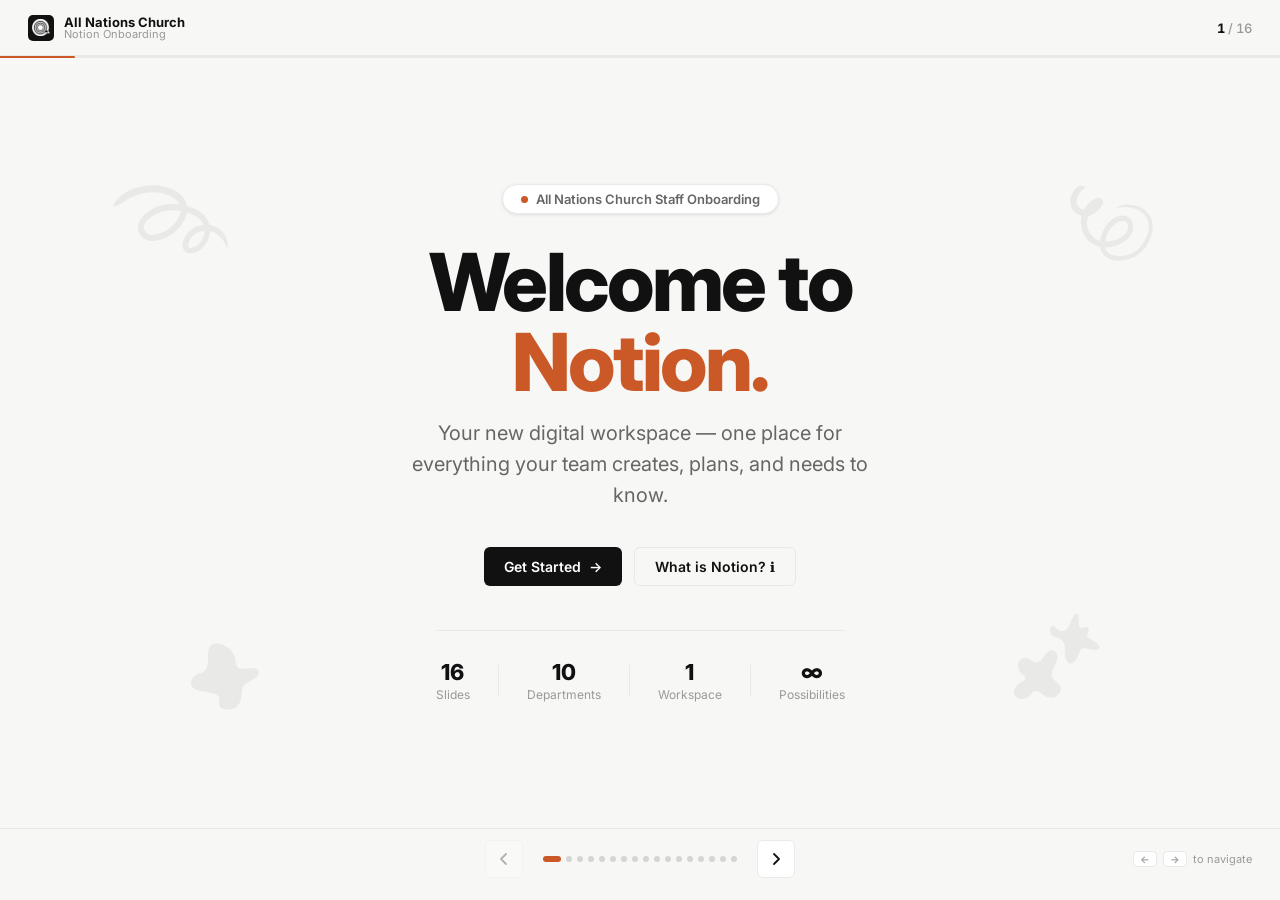
==== commit 2b7195f2: "feat: add databases slide + move real life slide to end of content - New slide 9 'Databases: the hea" ====
--- a/index.html
+++ b/index.html
@@ -42,7 +42,7 @@
   <!-- ────────────────────────────────────────
        SLIDE 1 — HERO
        ──────────────────────────────────────── -->
-  <section class="slide active" id="slide-0">
+  <section class="slide" id="slide-0">
     <div class="slide-inner">
       <div class="s1-layout">
         <!-- Decorative scribbles -->
@@ -142,7 +142,7 @@
             <span class="ag-label">Working Together</span>
             <span class="ag-arrow">→</span>
           </div>
-          <div class="agenda-card" data-slide="15">
+          <div class="agenda-card" data-slide="16">
             <span class="ag-num">05</span>
             <img src="slide-15/314-education.svg" alt="Your Department" loading="lazy" decoding="async">
             <span class="ag-label">Your Department</span>
@@ -558,73 +558,145 @@
   </section>
 
   <!-- ────────────────────────────────────────
-       SLIDE 9 — REAL LIFE EXAMPLE
+       SLIDE 9 — DATABASES
        ──────────────────────────────────────── -->
   <section class="slide" id="slide-8">
     <div class="slide-inner">
-      <span class="eyebrow anim-1">In practice</span>
-      <h2 class="slide-title anim-1">How this works in real life
-        <button class="info-btn" data-open-modal="reallife-detail">?</button>
+      <span class="eyebrow anim-1">The superpower</span>
+      <h2 class="slide-title anim-1">Databases: the heartbeat of Notion
+        <button class="info-btn" data-open-modal="databases-detail">?</button>
       </h2>
-      <p class="slide-subtitle anim-1">Here's how staff meeting prep looks inside Notion — one page, everyone working from it.</p>
-
-      <div class="s9-layout">
-        <div class="scenario-card anim-2">
-          <h3>Staff Meeting — One source of truth</h3>
-          <div class="workflow">
-            <div class="wf-step">
-              <div class="wf-bubble"><img src="slide-9/agenda-built.svg" alt="Agenda built" style="width:24px;height:24px;" loading="lazy" decoding="async"></div>
-              <span class="wf-label">Agenda built</span>
-            </div>
-            <div class="wf-step">
-              <div class="wf-bubble"><img src="slide-9/action-points-assigned.svg" alt="Action points assigned" style="width:24px;height:24px;" loading="lazy" decoding="async"></div>
-              <span class="wf-label">Action points assigned</span>
-            </div>
-            <div class="wf-step">
-              <div class="wf-bubble"><img src="slide-9/notes-recorded.svg" alt="Notes recorded" style="width:24px;height:24px;" loading="lazy" decoding="async"></div>
-              <span class="wf-label">Notes recorded</span>
-            </div>
-            <div class="wf-step">
-              <div class="wf-bubble"><img src="slide-9/follow-up-tracked.svg" alt="Follow-ups tracked" style="width:24px;height:24px;" loading="lazy" decoding="async"></div>
-              <span class="wf-label">Follow-ups tracked</span>
-            </div>
-            <div class="wf-step">
-              <div class="wf-bubble"><img src="slide-9/everyone-sees-latest-version.svg" alt="Everyone sees latest version" style="width:24px;height:24px;" loading="lazy" decoding="async"></div>
-              <span class="wf-label">Everyone sees latest version</span>
-            </div>
-          </div>
-        </div>
-
-        <div class="scenario-card anim-3" style="border-left-color: var(--text-muted);">
-          <h3>Event Planning — Another example</h3>
-          <div class="workflow">
-            <div class="wf-step">
-              <div class="wf-bubble"><img src="slide-9/event-added.svg" alt="Event added" style="width:24px;height:24px;" loading="lazy" decoding="async"></div>
-              <span class="wf-label">Event added</span>
-            </div>
-            <div class="wf-step">
-              <div class="wf-bubble"><img src="slide-9/date-added-to-calendar.svg" alt="Date added to calendar" style="width:24px;height:24px;" loading="lazy" decoding="async"></div>
-              <span class="wf-label">Date added to calendar</span>
-            </div>
-            <div class="wf-step">
-              <div class="wf-bubble"><img src="slide-9/budget-tracked.svg" alt="Budget tracked" style="width:24px;height:24px;" loading="lazy" decoding="async"></div>
-              <span class="wf-label">Budget tracked</span>
-            </div>
-            <div class="wf-step">
-              <div class="wf-bubble"><img src="slide-9/team-members-assigned.svg" alt="Team members assigned" style="width:24px;height:24px;" loading="lazy" decoding="async"></div>
-              <span class="wf-label">Team members assigned</span>
-            </div>
-            <div class="wf-step">
-              <div class="wf-bubble"><img src="slide-9/debrief-logged.svg" alt="Debrief logged" style="width:24px;height:24px;" loading="lazy" decoding="async"></div>
-              <span class="wf-label">Debrief logged</span>
-            </div>
-          </div>
-        </div>
-
-        <div class="s9-truth anim-4">
-          <p>Same system, <strong>everyone working from one source of truth</strong> — no more "can you resend that file?" or "which version is this?"</p>
+
+      <div class="db-demo anim-2">
+        <div class="db-page-header">
+          <span class="db-page-icon">📋</span>
+          <span class="db-page-title">All Nations — Church Events</span>
+          <div class="db-tabs">
+            <button class="db-tab active" data-db-view="table">⊞ Table</button>
+            <button class="db-tab" data-db-view="calendar">📅 Calendar</button>
+            <button class="db-tab" data-db-view="board">◫ Board</button>
+          </div>
+        </div>
+
+        <div class="db-panes">
+          <div class="db-pane active" data-db-view="table">
+            <table class="db-table">
+              <thead>
+                <tr>
+                  <th>Name</th>
+                  <th>Date</th>
+                  <th>Category</th>
+                  <th>Status</th>
+                </tr>
+              </thead>
+              <tbody>
+                <tr>
+                  <td class="db-td-name">Sunday Service</td>
+                  <td>25 May</td>
+                  <td><span class="db-tag db-tag-purple">Worship</span></td>
+                  <td><span class="badge badge-green">Done</span></td>
+                </tr>
+                <tr>
+                  <td class="db-td-name">Youth Night</td>
+                  <td>28 May</td>
+                  <td><span class="db-tag db-tag-blue">Youth</span></td>
+                  <td><span class="badge badge-orange">In Progress</span></td>
+                </tr>
+                <tr>
+                  <td class="db-td-name">Prayer Meeting</td>
+                  <td>31 May</td>
+                  <td><span class="db-tag db-tag-teal">Prayer</span></td>
+                  <td><span class="badge badge-grey">Upcoming</span></td>
+                </tr>
+                <tr>
+                  <td class="db-td-name">Staff Day</td>
+                  <td>1 Jun</td>
+                  <td><span class="db-tag db-tag-brown">HR</span></td>
+                  <td><span class="badge badge-grey">Upcoming</span></td>
+                </tr>
+                <tr>
+                  <td class="db-td-name">Community BBQ</td>
+                  <td>8 Jun</td>
+                  <td><span class="db-tag db-tag-green2">Community</span></td>
+                  <td><span class="badge badge-grey">Upcoming</span></td>
+                </tr>
+              </tbody>
+            </table>
+          </div>
+
+          <div class="db-pane" data-db-view="calendar">
+            <div class="db-cal">
+              <div class="db-cal-month">May — June 2026</div>
+              <div class="db-cal-grid">
+                <div class="db-cal-label">Mon</div>
+                <div class="db-cal-label">Tue</div>
+                <div class="db-cal-label">Wed</div>
+                <div class="db-cal-label">Thu</div>
+                <div class="db-cal-label">Fri</div>
+                <div class="db-cal-label">Sat</div>
+                <div class="db-cal-label">Sun</div>
+                <div class="db-cal-day">19</div>
+                <div class="db-cal-day">20</div>
+                <div class="db-cal-day">21</div>
+                <div class="db-cal-day">22</div>
+                <div class="db-cal-day">23</div>
+                <div class="db-cal-day">24</div>
+                <div class="db-cal-day has-event">25<div class="db-event-chip chip-green">Sunday Service</div></div>
+                <div class="db-cal-day">26</div>
+                <div class="db-cal-day">27</div>
+                <div class="db-cal-day has-event">28<div class="db-event-chip chip-orange">Youth Night</div></div>
+                <div class="db-cal-day">29</div>
+                <div class="db-cal-day">30</div>
+                <div class="db-cal-day has-event">31<div class="db-event-chip chip-blue">Prayer Mtg</div></div>
+                <div class="db-cal-day has-event">1<div class="db-event-chip chip-brown">Staff Day</div></div>
+                <div class="db-cal-day">2</div>
+                <div class="db-cal-day">3</div>
+                <div class="db-cal-day">4</div>
+                <div class="db-cal-day">5</div>
+                <div class="db-cal-day">6</div>
+                <div class="db-cal-day">7</div>
+                <div class="db-cal-day has-event">8<div class="db-event-chip chip-teal">Comm. BBQ</div></div>
+              </div>
+            </div>
+          </div>
+
+          <div class="db-pane" data-db-view="board">
+            <div class="db-board">
+              <div class="db-board-col">
+                <div class="db-board-header" style="color:#1A6E1E">✅ Done</div>
+                <div class="db-board-card">
+                  <strong>Sunday Service</strong>
+                  <span>25 May · Worship</span>
+                </div>
+              </div>
+              <div class="db-board-col">
+                <div class="db-board-header" style="color:#E65100">⏳ In Progress</div>
+                <div class="db-board-card">
+                  <strong>Youth Night</strong>
+                  <span>28 May · Youth</span>
+                </div>
+              </div>
+              <div class="db-board-col">
+                <div class="db-board-header" style="color:var(--text-muted)">📅 Upcoming</div>
+                <div class="db-board-card">
+                  <strong>Prayer Meeting</strong>
+                  <span>31 May · Prayer</span>
+                </div>
+                <div class="db-board-card">
+                  <strong>Staff Day</strong>
+                  <span>1 Jun · HR</span>
+                </div>
+                <div class="db-board-card">
+                  <strong>Community BBQ</strong>
+                  <span>8 Jun · Community</span>
+                </div>
+              </div>
+            </div>
+          </div>
         </div>
       </div>
+
+      <p class="db-footnote anim-3">One database, three ways to look at it. Every row is the same event — Notion just shows it differently depending on what you need. Filter by team, sort by date, track by status. The data never changes, only the view does.</p>
     </div>
   </section>
 
@@ -951,9 +1023,80 @@
   </section>
 
   <!-- ────────────────────────────────────────
-       SLIDE 14 — DON'T NEED TO MASTER IT
+       SLIDE 14 — REAL LIFE EXAMPLE
        ──────────────────────────────────────── -->
   <section class="slide" id="slide-13">
+    <div class="slide-inner">
+      <span class="eyebrow anim-1">In practice</span>
+      <h2 class="slide-title anim-1">How this works in real life
+        <button class="info-btn" data-open-modal="reallife-detail">?</button>
+      </h2>
+      <p class="slide-subtitle anim-1">Here's how staff meeting prep looks inside Notion — one page, everyone working from it.</p>
+
+      <div class="s9-layout">
+        <div class="scenario-card anim-2">
+          <h3>Staff Meeting — One source of truth</h3>
+          <div class="workflow">
+            <div class="wf-step">
+              <div class="wf-bubble"><img src="slide-9/agenda-built.svg" alt="Agenda built" style="width:24px;height:24px;" loading="lazy" decoding="async"></div>
+              <span class="wf-label">Agenda built</span>
+            </div>
+            <div class="wf-step">
+              <div class="wf-bubble"><img src="slide-9/action-points-assigned.svg" alt="Action points assigned" style="width:24px;height:24px;" loading="lazy" decoding="async"></div>
+              <span class="wf-label">Action points assigned</span>
+            </div>
+            <div class="wf-step">
+              <div class="wf-bubble"><img src="slide-9/notes-recorded.svg" alt="Notes recorded" style="width:24px;height:24px;" loading="lazy" decoding="async"></div>
+              <span class="wf-label">Notes recorded</span>
+            </div>
+            <div class="wf-step">
+              <div class="wf-bubble"><img src="slide-9/follow-up-tracked.svg" alt="Follow-ups tracked" style="width:24px;height:24px;" loading="lazy" decoding="async"></div>
+              <span class="wf-label">Follow-ups tracked</span>
+            </div>
+            <div class="wf-step">
+              <div class="wf-bubble"><img src="slide-9/everyone-sees-latest-version.svg" alt="Everyone sees latest version" style="width:24px;height:24px;" loading="lazy" decoding="async"></div>
+              <span class="wf-label">Everyone sees latest version</span>
+            </div>
+          </div>
+        </div>
+
+        <div class="scenario-card anim-3" style="border-left-color: var(--text-muted);">
+          <h3>Event Planning — Another example</h3>
+          <div class="workflow">
+            <div class="wf-step">
+              <div class="wf-bubble"><img src="slide-9/event-added.svg" alt="Event added" style="width:24px;height:24px;" loading="lazy" decoding="async"></div>
+              <span class="wf-label">Event added</span>
+            </div>
+            <div class="wf-step">
+              <div class="wf-bubble"><img src="slide-9/date-added-to-calendar.svg" alt="Date added to calendar" style="width:24px;height:24px;" loading="lazy" decoding="async"></div>
+              <span class="wf-label">Date added to calendar</span>
+            </div>
+            <div class="wf-step">
+              <div class="wf-bubble"><img src="slide-9/budget-tracked.svg" alt="Budget tracked" style="width:24px;height:24px;" loading="lazy" decoding="async"></div>
+              <span class="wf-label">Budget tracked</span>
+            </div>
+            <div class="wf-step">
+              <div class="wf-bubble"><img src="slide-9/team-members-assigned.svg" alt="Team members assigned" style="width:24px;height:24px;" loading="lazy" decoding="async"></div>
+              <span class="wf-label">Team members assigned</span>
+            </div>
+            <div class="wf-step">
+              <div class="wf-bubble"><img src="slide-9/debrief-logged.svg" alt="Debrief logged" style="width:24px;height:24px;" loading="lazy" decoding="async"></div>
+              <span class="wf-label">Debrief logged</span>
+            </div>
+          </div>
+        </div>
+
+        <div class="s9-truth anim-4">
+          <p>Same system, <strong>everyone working from one source of truth</strong> — no more "can you resend that file?" or "which version is this?"</p>
+        </div>
+      </div>
+    </div>
+  </section>
+
+  <!-- ────────────────────────────────────────
+       SLIDE 15 — DON'T NEED TO MASTER IT
+       ──────────────────────────────────────── -->
+  <section class="slide" id="slide-14">
     <div class="slide-inner">
       <div class="s14-layout">
         <div>
@@ -1008,9 +1151,9 @@
   </section>
 
   <!-- ────────────────────────────────────────
-       SLIDE 15 — THREE THINGS TO DO
+       SLIDE 16 — THREE THINGS TO DO
        ──────────────────────────────────────── -->
-  <section class="slide" id="slide-14">
+  <section class="slide" id="slide-15">
     <div class="slide-inner">
       <div class="s15-layout">
         <div class="anim-1">
@@ -1049,9 +1192,9 @@
   </section>
 
   <!-- ────────────────────────────────────────
-       SLIDE 16 — DEPARTMENT EXPLORER
+       SLIDE 17 — DEPARTMENT EXPLORER
        ──────────────────────────────────────── -->
-  <section class="slide" id="slide-15">
+  <section class="slide" id="slide-16">
     <div class="slide-inner">
       <div class="s16-layout">
         <div class="s16-intro anim-1">
@@ -1159,6 +1302,7 @@
     <div class="dot" title="Slide 14"></div>
     <div class="dot" title="Slide 15"></div>
     <div class="dot" title="Slide 16"></div>
+    <div class="dot" title="Slide 17"></div>
   </div>
 
   <button class="nav-btn" id="nextBtn" title="Next (→)">
@@ -1439,6 +1583,25 @@
   </div>
 </div>
 
+<!-- Databases detail -->
+<div class="modal-overlay" id="modal-databases-detail">
+  <div class="modal">
+    <div class="modal-header"><div class="modal-title">🗄️ What makes databases so powerful</div><button class="modal-close" onclick="closeModal()">✕</button></div>
+    <div class="modal-body">
+      <p>A database in Notion is a structured collection of pages — each row is its own page with properties attached to it (like a date, a status, a person, or a tag). That structure is what makes the data so flexible.</p>
+      <p>The magic is that one database can look completely different depending on what you need in that moment. Need to plan by date? Switch to Calendar. Need to see what's stuck? Switch to Board. Need a full overview? Table. Same data, different angle — every time.</p>
+      <h4>Common uses at All Nations:</h4>
+      <ul class="modal-list">
+        <li>Event tracker — every event as a row, with date, owner, and status</li>
+        <li>Volunteer rota — who's serving when, filtered by team or date</li>
+        <li>Task database — assigned to individuals, tracked through completion</li>
+        <li>Content calendar — what's being published, by who, and when</li>
+      </ul>
+      <div class="modal-tip"><p style="color:#111111;"><img src="slide-2/bulb.svg" alt="" style="width:16px;height:16px;display:inline-block;vertical-align:middle;margin-right:5px;" loading="lazy" decoding="async">You don't need to build databases yourself straight away. The ones in your team space are already set up — you just need to start using them.</p></div>
+    </div>
+  </div>
+</div>
+
 <!-- Real life detail -->
 <div class="modal-overlay" id="modal-reallife-detail">
   <div class="modal">
--- a/styles.css
+++ b/styles.css
@@ -473,17 +473,15 @@
 /* will-change is NOT set here permanently — the browser handles it during the animation.
    Applying it to every anim element on every slide at all times wastes GPU memory on mobile. */
 
-/* Desktop-only entry animations. On touch devices (Android/iOS), fill-mode:both + delays
-   keep elements at opacity:0 until the animation fires — before DOMContentLoaded on slow
-   Android Chrome this creates a blank first paint. No animation = instantly visible. */
-@media (hover: hover) and (pointer: fine) {
-  .slide.active .anim-1 { animation: fadeInUp 0.5s ease 0.05s both; }
-  .slide.active .anim-2 { animation: fadeInUp 0.5s ease 0.15s both; }
-  .slide.active .anim-3 { animation: fadeInUp 0.5s ease 0.25s both; }
-  .slide.active .anim-4 { animation: fadeInUp 0.5s ease 0.35s both; }
-  .slide.active .anim-5 { animation: fadeInUp 0.5s ease 0.45s both; }
-  .slide.active .anim-6 { animation: fadeInUp 0.5s ease 0.55s both; }
-}
+/* Entry animations — apply to all devices. The race condition that caused blank
+   first-paint on Android Chrome is fixed by removing active from the hero slide HTML,
+   so JS controls when .active is added and animations only fire after DOMContentLoaded. */
+.slide.active .anim-1 { animation: fadeInUp 0.5s ease 0.05s both; }
+.slide.active .anim-2 { animation: fadeInUp 0.5s ease 0.15s both; }
+.slide.active .anim-3 { animation: fadeInUp 0.5s ease 0.25s both; }
+.slide.active .anim-4 { animation: fadeInUp 0.5s ease 0.35s both; }
+.slide.active .anim-5 { animation: fadeInUp 0.5s ease 0.45s both; }
+.slide.active .anim-6 { animation: fadeInUp 0.5s ease 0.55s both; }
 
 /* ═══════════════════════════════════════════════════════
    SLIDE-SPECIFIC STYLES
@@ -626,14 +624,12 @@
   margin-top: auto;
 }
 
-/* Staggered agenda card pop-in — desktop only (same reason as .anim-* above) */
-@media (hover: hover) and (pointer: fine) {
-  .slide.active .agenda-cards .agenda-card:nth-child(1) { animation: cardPopIn 0.55s cubic-bezier(0.34, 1.4, 0.64, 1) 0.20s both; }
-  .slide.active .agenda-cards .agenda-card:nth-child(2) { animation: cardPopIn 0.55s cubic-bezier(0.34, 1.4, 0.64, 1) 0.35s both; }
-  .slide.active .agenda-cards .agenda-card:nth-child(3) { animation: cardPopIn 0.55s cubic-bezier(0.34, 1.4, 0.64, 1) 0.50s both; }
-  .slide.active .agenda-cards .agenda-card:nth-child(4) { animation: cardPopIn 0.55s cubic-bezier(0.34, 1.4, 0.64, 1) 0.65s both; }
-  .slide.active .agenda-cards .agenda-card:nth-child(5) { animation: cardPopIn 0.55s cubic-bezier(0.34, 1.4, 0.64, 1) 0.80s both; }
-}
+/* Staggered agenda card pop-in — all devices */
+.slide.active .agenda-cards .agenda-card:nth-child(1) { animation: cardPopIn 0.55s cubic-bezier(0.34, 1.4, 0.64, 1) 0.20s both; }
+.slide.active .agenda-cards .agenda-card:nth-child(2) { animation: cardPopIn 0.55s cubic-bezier(0.34, 1.4, 0.64, 1) 0.35s both; }
+.slide.active .agenda-cards .agenda-card:nth-child(3) { animation: cardPopIn 0.55s cubic-bezier(0.34, 1.4, 0.64, 1) 0.50s both; }
+.slide.active .agenda-cards .agenda-card:nth-child(4) { animation: cardPopIn 0.55s cubic-bezier(0.34, 1.4, 0.64, 1) 0.65s both; }
+.slide.active .agenda-cards .agenda-card:nth-child(5) { animation: cardPopIn 0.55s cubic-bezier(0.34, 1.4, 0.64, 1) 0.80s both; }
 
 /* ── Slide 3: What is Notion ────────────────────────── */
 .s3-layout { display: flex; flex-direction: column; gap: 20px; }
@@ -681,14 +677,12 @@
   from { opacity: 0; transform: translateY(24px) scale(0.80); }
   to   { opacity: 1; transform: translateY(0)   scale(1);    }
 }
-/* Desktop only — same reason as .anim-* rules above */
-@media (hover: hover) and (pointer: fine) {
-  .slide.active .use-case-row .uc-card:nth-child(1) { animation: cardPopIn 0.55s cubic-bezier(0.34, 1.4, 0.64, 1) 0.20s both; }
-  .slide.active .use-case-row .uc-card:nth-child(2) { animation: cardPopIn 0.55s cubic-bezier(0.34, 1.4, 0.64, 1) 0.35s both; }
-  .slide.active .use-case-row .uc-card:nth-child(3) { animation: cardPopIn 0.55s cubic-bezier(0.34, 1.4, 0.64, 1) 0.50s both; }
-  .slide.active .use-case-row .uc-card:nth-child(4) { animation: cardPopIn 0.55s cubic-bezier(0.34, 1.4, 0.64, 1) 0.65s both; }
-  .slide.active .use-case-row .uc-card:nth-child(5) { animation: cardPopIn 0.55s cubic-bezier(0.34, 1.4, 0.64, 1) 0.80s both; }
-}
+/* uc-card stagger — all devices */
+.slide.active .use-case-row .uc-card:nth-child(1) { animation: cardPopIn 0.55s cubic-bezier(0.34, 1.4, 0.64, 1) 0.20s both; }
+.slide.active .use-case-row .uc-card:nth-child(2) { animation: cardPopIn 0.55s cubic-bezier(0.34, 1.4, 0.64, 1) 0.35s both; }
+.slide.active .use-case-row .uc-card:nth-child(3) { animation: cardPopIn 0.55s cubic-bezier(0.34, 1.4, 0.64, 1) 0.50s both; }
+.slide.active .use-case-row .uc-card:nth-child(4) { animation: cardPopIn 0.55s cubic-bezier(0.34, 1.4, 0.64, 1) 0.65s both; }
+.slide.active .use-case-row .uc-card:nth-child(5) { animation: cardPopIn 0.55s cubic-bezier(0.34, 1.4, 0.64, 1) 0.80s both; }
 .s3-bottom {
   display: flex;
   align-items: center;
@@ -953,6 +947,142 @@
 .pb-card img { width: 42px; height: 42px; object-fit: contain; flex-shrink: 0; }
 .pb-card .pb-text strong { font-size: 14px; font-weight: 700; display: block; margin-bottom: 3px; }
 .pb-card .pb-text p { font-size: 12px; color: var(--text-muted); line-height: 1.4; }
+
+/* ── Slide 9: Databases ─────────────────────────────── */
+.db-demo {
+  border: 1px solid var(--border);
+  border-radius: var(--radius-md);
+  background: var(--surface);
+  overflow: hidden;
+  margin-bottom: 10px;
+}
+.db-page-header {
+  display: flex;
+  align-items: center;
+  gap: 8px;
+  padding: 9px 14px;
+  border-bottom: 1px solid var(--border);
+  background: var(--bg);
+}
+.db-page-icon { font-size: 15px; flex-shrink: 0; }
+.db-page-title { font-size: 13px; font-weight: 600; color: var(--text-primary); flex: 1; min-width: 0; overflow: hidden; text-overflow: ellipsis; white-space: nowrap; }
+.db-tabs { display: flex; gap: 2px; flex-shrink: 0; }
+.db-tab {
+  display: flex;
+  align-items: center;
+  gap: 4px;
+  padding: 4px 10px;
+  font-size: 12px;
+  font-weight: 500;
+  border: none;
+  background: none;
+  color: var(--text-muted);
+  border-radius: var(--radius-xs);
+  cursor: pointer;
+  transition: all var(--t-fast);
+  white-space: nowrap;
+}
+.db-tab:hover { background: rgba(0,0,0,0.05); color: var(--text-primary); }
+.db-tab.active { background: var(--accent-soft); color: var(--accent); font-weight: 600; }
+
+.db-pane { display: none; }
+.db-pane.active { display: block; }
+
+/* Table */
+.db-table { width: 100%; border-collapse: collapse; font-size: 13px; }
+.db-table thead tr { background: var(--bg); border-bottom: 1px solid var(--border); }
+.db-table th {
+  padding: 7px 14px;
+  text-align: left;
+  font-size: 10px;
+  font-weight: 700;
+  text-transform: uppercase;
+  letter-spacing: 0.05em;
+  color: var(--text-muted);
+}
+.db-table td { padding: 8px 14px; border-bottom: 1px solid var(--border); color: var(--text-primary); font-size: 13px; }
+.db-table tbody tr:last-child td { border-bottom: none; }
+.db-table tbody tr:hover { background: rgba(0,0,0,0.02); }
+.db-td-name { font-weight: 500; }
+.db-tag {
+  display: inline-block;
+  padding: 2px 7px;
+  border-radius: 3px;
+  font-size: 11px;
+  font-weight: 500;
+}
+.db-tag-purple { background: #f0ebff; color: #6e40c9; }
+.db-tag-blue   { background: #e8f4ff; color: #2563eb; }
+.db-tag-teal   { background: #e6f7f5; color: #0d9488; }
+.db-tag-brown  { background: #fdf3e3; color: #92400e; }
+.db-tag-green2 { background: #e8f5e9; color: #2e7d32; }
+
+/* Calendar */
+.db-cal { padding: 10px 14px; }
+.db-cal-month { font-size: 12px; font-weight: 600; color: var(--text-secondary); margin-bottom: 6px; }
+.db-cal-grid { display: grid; grid-template-columns: repeat(7, 1fr); gap: 2px; }
+.db-cal-label { font-size: 9px; font-weight: 700; color: var(--text-muted); text-align: center; padding: 3px 0; text-transform: uppercase; letter-spacing: 0.04em; }
+.db-cal-day {
+  min-height: 36px;
+  border-radius: 3px;
+  padding: 2px 4px;
+  font-size: 10px;
+  color: var(--text-muted);
+}
+.db-cal-day.has-event {
+  background: var(--bg);
+  border: 1px solid var(--border);
+  color: var(--text-primary);
+  font-weight: 600;
+}
+.db-event-chip {
+  display: block;
+  margin-top: 2px;
+  font-size: 9px;
+  font-weight: 600;
+  padding: 1px 3px;
+  border-radius: 2px;
+  white-space: nowrap;
+  overflow: hidden;
+  text-overflow: ellipsis;
+}
+.chip-green  { background: #E6F5EC; color: #1A6E1E; }
+.chip-orange { background: #FFF3E0; color: #E65100; }
+.chip-blue   { background: #e8f4ff; color: #2563eb; }
+.chip-brown  { background: #fdf3e3; color: #92400e; }
+.chip-teal   { background: #e6f7f5; color: #0d9488; }
+
+/* Board */
+.db-board { display: grid; grid-template-columns: repeat(3, 1fr); gap: 10px; padding: 10px 14px; }
+.db-board-col { display: flex; flex-direction: column; gap: 6px; }
+.db-board-header {
+  font-size: 10px;
+  font-weight: 700;
+  text-transform: uppercase;
+  letter-spacing: 0.05em;
+  padding-bottom: 5px;
+  border-bottom: 2px solid currentColor;
+}
+.db-board-card {
+  background: var(--bg);
+  border: 1px solid var(--border);
+  border-radius: var(--radius-xs);
+  padding: 7px 9px;
+  display: flex;
+  flex-direction: column;
+  gap: 2px;
+}
+.db-board-card strong { font-size: 12px; font-weight: 500; color: var(--text-primary); }
+.db-board-card span { font-size: 11px; color: var(--text-muted); }
+
+/* Footnote */
+.db-footnote {
+  font-size: 12px;
+  color: var(--text-secondary);
+  line-height: 1.6;
+  text-align: center;
+  margin: 0;
+}
 
 /* ── Slide 9: Real Life ─────────────────────────────── */
 .s9-layout { display: flex; flex-direction: column; gap: 20px; }
@@ -1454,20 +1584,10 @@
   transition: none;
 }
 
-/* Strip all keyframe animations — fill-mode:both with delays keeps
-   elements at opacity:0 until delay fires, making content invisible */
+/* Strip CSS transitions on mobile — prevents flicker during display:none/flex toggling.
+   Keyframe animations are intentionally kept so mobile and desktop animate identically. */
 body.is-mobile *,
 body.is-mobile *::before,
 body.is-mobile *::after {
-  animation: none !important;
   transition: none !important;
 }
-
-/* Ensure animated content is immediately visible on mobile */
-body.is-mobile .anim-1, body.is-mobile .anim-2,
-body.is-mobile .anim-3, body.is-mobile .anim-4,
-body.is-mobile .anim-5, body.is-mobile .anim-6,
-body.is-mobile .agenda-card, body.is-mobile .uc-card {
-  opacity: 1 !important;
-  transform: none !important;
-}
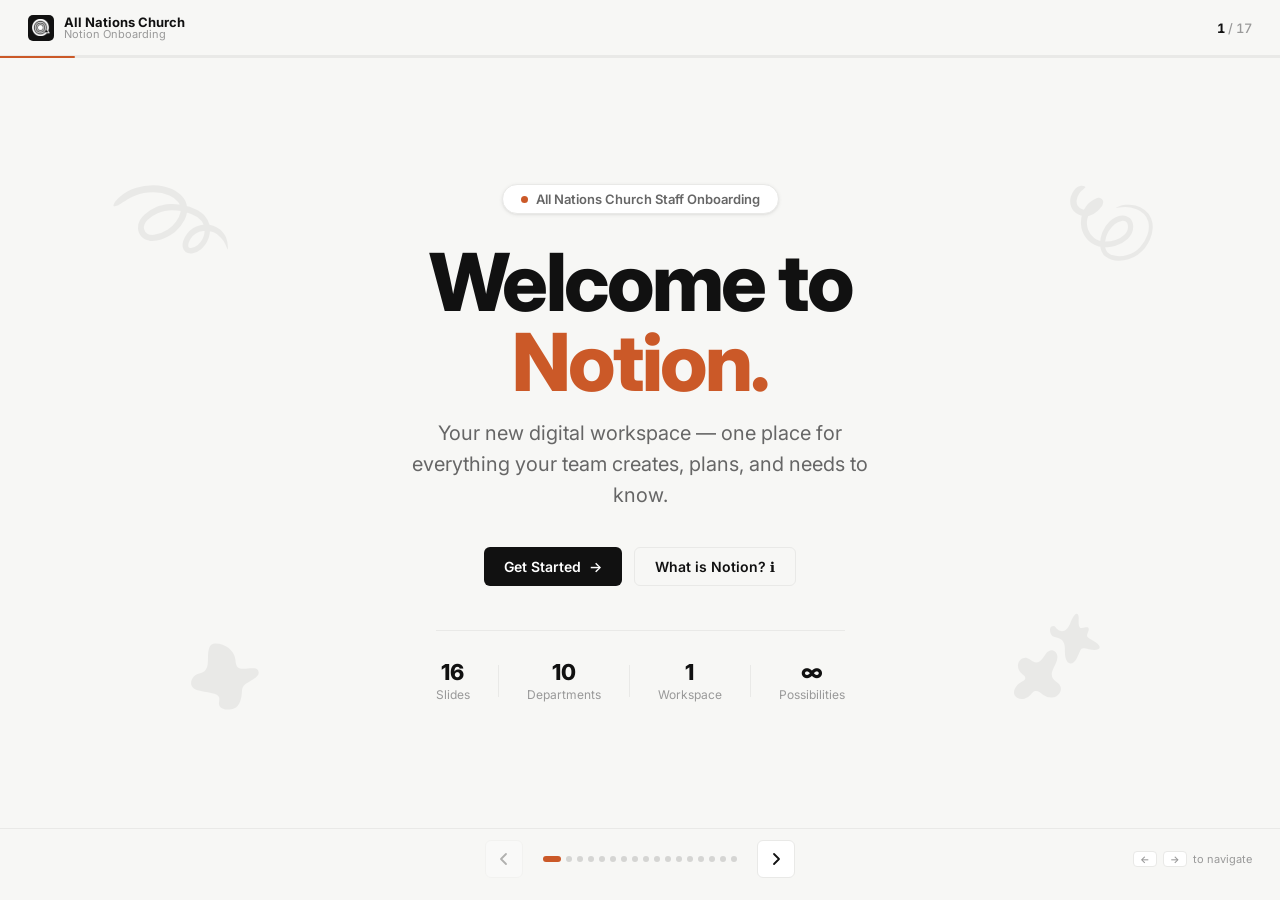
==== commit f0311569: "fix: update hardcoded slide total from 16 to 17 Co-Authored-By: Claude Sonnet 4.6 <noreply@anthropic" ====
--- a/index.html
+++ b/index.html
@@ -25,7 +25,7 @@
     </div>
   </div>
   <span class="slide-counter">
-    <span class="current" id="currentNum">1</span> / 16
+    <span class="current" id="currentNum">1</span> / 17
   </span>
 </header>
 
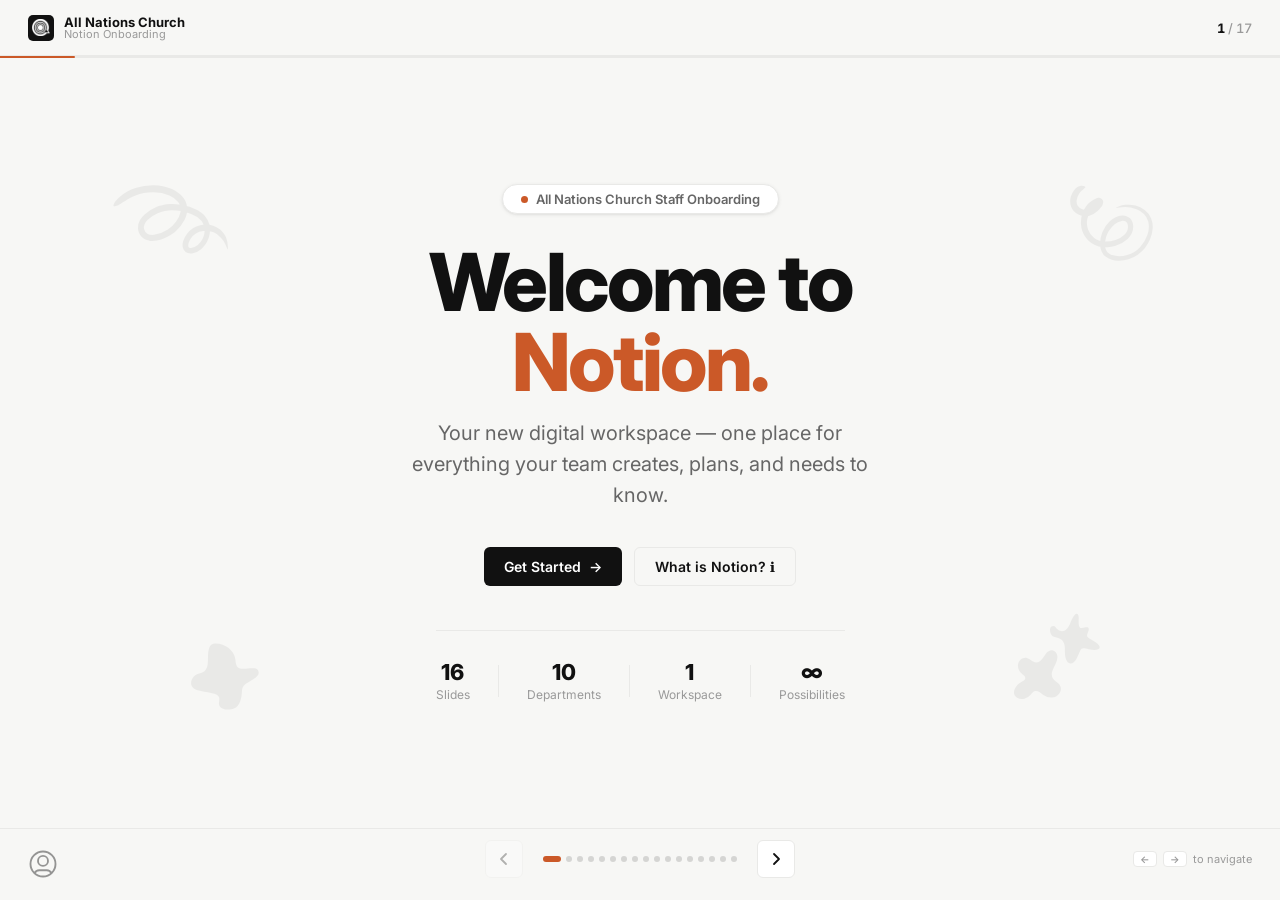
==== commit 63dec5b0: "Add login system, user dashboards, and admin panel" ====
--- a/index.html
+++ b/index.html
@@ -589,45 +589,14 @@
                   <th>Status</th>
                 </tr>
               </thead>
-              <tbody>
-                <tr>
-                  <td class="db-td-name">Sunday Service</td>
-                  <td>25 May</td>
-                  <td><span class="db-tag db-tag-purple">Worship</span></td>
-                  <td><span class="badge badge-green">Done</span></td>
-                </tr>
-                <tr>
-                  <td class="db-td-name">Youth Night</td>
-                  <td>28 May</td>
-                  <td><span class="db-tag db-tag-blue">Youth</span></td>
-                  <td><span class="badge badge-orange">In Progress</span></td>
-                </tr>
-                <tr>
-                  <td class="db-td-name">Prayer Meeting</td>
-                  <td>31 May</td>
-                  <td><span class="db-tag db-tag-teal">Prayer</span></td>
-                  <td><span class="badge badge-grey">Upcoming</span></td>
-                </tr>
-                <tr>
-                  <td class="db-td-name">Staff Day</td>
-                  <td>1 Jun</td>
-                  <td><span class="db-tag db-tag-brown">HR</span></td>
-                  <td><span class="badge badge-grey">Upcoming</span></td>
-                </tr>
-                <tr>
-                  <td class="db-td-name">Community BBQ</td>
-                  <td>8 Jun</td>
-                  <td><span class="db-tag db-tag-green2">Community</span></td>
-                  <td><span class="badge badge-grey">Upcoming</span></td>
-                </tr>
-              </tbody>
+              <tbody id="db-table-body"></tbody>
             </table>
           </div>
 
           <div class="db-pane" data-db-view="calendar">
             <div class="db-cal">
               <div class="db-cal-month">May — June 2026</div>
-              <div class="db-cal-grid">
+              <div class="db-cal-grid" id="db-cal-grid">
                 <div class="db-cal-label">Mon</div>
                 <div class="db-cal-label">Tue</div>
                 <div class="db-cal-label">Wed</div>
@@ -635,63 +604,12 @@
                 <div class="db-cal-label">Fri</div>
                 <div class="db-cal-label">Sat</div>
                 <div class="db-cal-label">Sun</div>
-                <div class="db-cal-day">19</div>
-                <div class="db-cal-day">20</div>
-                <div class="db-cal-day">21</div>
-                <div class="db-cal-day">22</div>
-                <div class="db-cal-day">23</div>
-                <div class="db-cal-day">24</div>
-                <div class="db-cal-day has-event">25<div class="db-event-chip chip-green">Sunday Service</div></div>
-                <div class="db-cal-day">26</div>
-                <div class="db-cal-day">27</div>
-                <div class="db-cal-day has-event">28<div class="db-event-chip chip-orange">Youth Night</div></div>
-                <div class="db-cal-day">29</div>
-                <div class="db-cal-day">30</div>
-                <div class="db-cal-day has-event">31<div class="db-event-chip chip-blue">Prayer Mtg</div></div>
-                <div class="db-cal-day has-event">1<div class="db-event-chip chip-brown">Staff Day</div></div>
-                <div class="db-cal-day">2</div>
-                <div class="db-cal-day">3</div>
-                <div class="db-cal-day">4</div>
-                <div class="db-cal-day">5</div>
-                <div class="db-cal-day">6</div>
-                <div class="db-cal-day">7</div>
-                <div class="db-cal-day has-event">8<div class="db-event-chip chip-teal">Comm. BBQ</div></div>
               </div>
             </div>
           </div>
 
           <div class="db-pane" data-db-view="board">
-            <div class="db-board">
-              <div class="db-board-col">
-                <div class="db-board-header" style="color:#1A6E1E">✅ Done</div>
-                <div class="db-board-card">
-                  <strong>Sunday Service</strong>
-                  <span>25 May · Worship</span>
-                </div>
-              </div>
-              <div class="db-board-col">
-                <div class="db-board-header" style="color:#E65100">⏳ In Progress</div>
-                <div class="db-board-card">
-                  <strong>Youth Night</strong>
-                  <span>28 May · Youth</span>
-                </div>
-              </div>
-              <div class="db-board-col">
-                <div class="db-board-header" style="color:var(--text-muted)">📅 Upcoming</div>
-                <div class="db-board-card">
-                  <strong>Prayer Meeting</strong>
-                  <span>31 May · Prayer</span>
-                </div>
-                <div class="db-board-card">
-                  <strong>Staff Day</strong>
-                  <span>1 Jun · HR</span>
-                </div>
-                <div class="db-board-card">
-                  <strong>Community BBQ</strong>
-                  <span>8 Jun · Community</span>
-                </div>
-              </div>
-            </div>
+            <div class="db-board"></div>
           </div>
         </div>
       </div>
@@ -1735,6 +1653,27 @@
   </div>
 </div>
 
+<!-- ═══════════════════════════════════════════
+     LOGIN BUTTON — fixed bottom-left
+     ═══════════════════════════════════════════ -->
+<a href="login.html" id="loginBtn" title="My Onboarding Dashboard" style="
+  position: fixed;
+  bottom: 0;
+  left: 28px;
+  z-index: 9999;
+  height: 72px;
+  display: flex;
+  align-items: center;
+  justify-content: center;
+  text-decoration: none;
+  opacity: 0.5;
+  transition: opacity var(--t-fast), transform var(--t-fast);
+" onmouseover="this.style.opacity='1';this.style.transform='scale(1.12)'" onmouseout="this.style.opacity='0.5';this.style.transform='scale(1)'">
+  <svg width="30" height="30" xmlns="http://www.w3.org/2000/svg" fill="none" viewBox="0 0 24 24">
+    <path stroke="#333333" stroke-linecap="round" stroke-linejoin="round" stroke-width="1.5" d="M5.316 19.438A4 4 0 0 1 9 17h6a4 4 0 0 1 3.684 2.438M16 9.5a4 4 0 1 1-8 0 4 4 0 0 1 8 0m6 2.5c0 5.523-4.477 10-10 10S2 17.523 2 12 6.477 2 12 2s10 4.477 10 10"/>
+  </svg>
+</a>
+
 <script src="script.js"></script>
 </body>
 </html>
--- a/styles.css
+++ b/styles.css
@@ -1074,6 +1074,62 @@
 }
 .db-board-card strong { font-size: 12px; font-weight: 500; color: var(--text-primary); }
 .db-board-card span { font-size: 11px; color: var(--text-muted); }
+
+/* Interactive table cells */
+.db-status-cell { cursor: pointer; user-select: none; }
+.db-status-cell:hover { opacity: 0.75; }
+.db-date-cell {
+  cursor: pointer;
+  text-decoration: underline;
+  text-decoration-style: dotted;
+  text-underline-offset: 2px;
+  color: var(--text-primary);
+}
+.db-date-cell:hover { color: var(--accent); }
+
+/* Drag states */
+.db-event-chip { cursor: grab; }
+.db-event-chip.is-dragging { opacity: 0.35; cursor: grabbing; }
+.db-board-card { cursor: grab; }
+.db-board-card.is-dragging { opacity: 0.35; cursor: grabbing; }
+.db-cal-day.db-drop-target { outline: 2px dashed var(--accent); background: var(--accent-soft) !important; border-radius: 3px; }
+.db-board-col.db-drop-target { background: var(--accent-soft); border-radius: var(--radius-sm); outline: 2px dashed var(--accent-light); }
+
+/* Date picker popup */
+.db-date-picker {
+  position: absolute;
+  background: var(--surface);
+  border: 1px solid var(--border);
+  border-radius: var(--radius-sm);
+  box-shadow: var(--shadow-md);
+  z-index: 50;
+  padding: 8px;
+  display: flex;
+  gap: 10px;
+  min-width: 160px;
+}
+.db-picker-month { display: flex; flex-direction: column; gap: 1px; }
+.db-picker-label {
+  font-size: 9px;
+  font-weight: 700;
+  color: var(--text-muted);
+  text-transform: uppercase;
+  letter-spacing: 0.06em;
+  padding: 2px 6px 4px;
+}
+.db-picker-day {
+  background: none;
+  border: none;
+  padding: 3px 10px;
+  font-size: 12px;
+  color: var(--text-secondary);
+  cursor: pointer;
+  border-radius: 3px;
+  text-align: left;
+  font-family: inherit;
+}
+.db-picker-day:hover { background: var(--accent-soft); color: var(--accent); }
+.db-picker-day.active { background: var(--accent); color: #fff; font-weight: 600; }
 
 /* Footnote */
 .db-footnote {
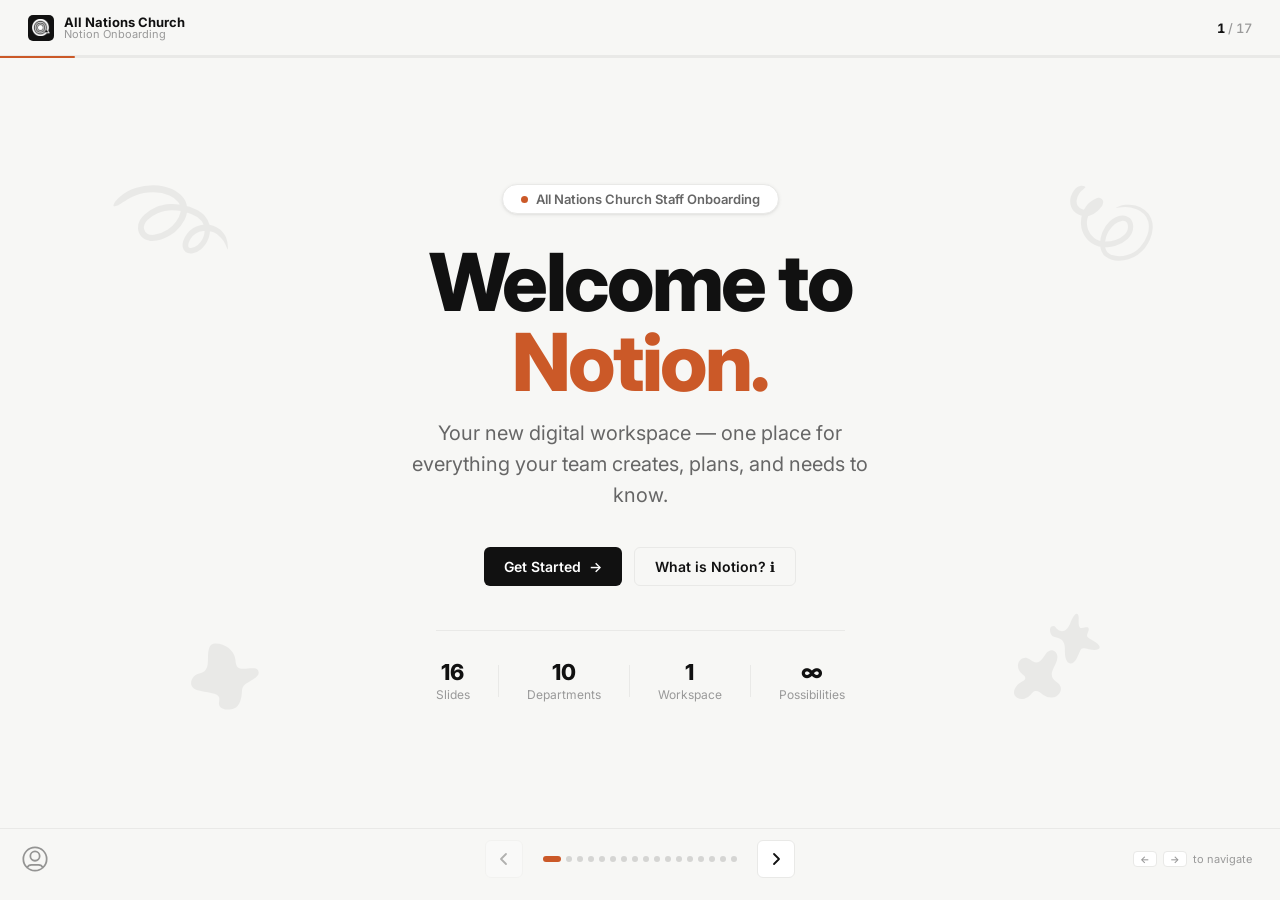
==== commit 231bad4a: "fix: move login button inside nav bar to prevent mobile overlap Previously a fixed element at bottom" ====
--- a/index.html
+++ b/index.html
@@ -1199,6 +1199,11 @@
      BOTTOM NAV
      ═══════════════════════════════════════════ -->
 <nav class="nav-bar">
+  <a href="login.html" id="loginBtn" title="My Onboarding Dashboard">
+    <svg width="28" height="28" xmlns="http://www.w3.org/2000/svg" fill="none" viewBox="0 0 24 24">
+      <path stroke="#333333" stroke-linecap="round" stroke-linejoin="round" stroke-width="1.5" d="M5.316 19.438A4 4 0 0 1 9 17h6a4 4 0 0 1 3.684 2.438M16 9.5a4 4 0 1 1-8 0 4 4 0 0 1 8 0m6 2.5c0 5.523-4.477 10-10 10S2 17.523 2 12 6.477 2 12 2s10 4.477 10 10"/>
+    </svg>
+  </a>
   <button class="nav-btn" id="prevBtn" disabled title="Previous (←)">
     <svg width="14" height="14" viewBox="0 0 14 14" fill="currentColor"><path d="M9 2L4 7l5 5" stroke="currentColor" stroke-width="1.8" fill="none" stroke-linecap="round" stroke-linejoin="round"/></svg>
   </button>
@@ -1653,27 +1658,6 @@
   </div>
 </div>
 
-<!-- ═══════════════════════════════════════════
-     LOGIN BUTTON — fixed bottom-left
-     ═══════════════════════════════════════════ -->
-<a href="login.html" id="loginBtn" title="My Onboarding Dashboard" style="
-  position: fixed;
-  bottom: 0;
-  left: 28px;
-  z-index: 9999;
-  height: 72px;
-  display: flex;
-  align-items: center;
-  justify-content: center;
-  text-decoration: none;
-  opacity: 0.5;
-  transition: opacity var(--t-fast), transform var(--t-fast);
-" onmouseover="this.style.opacity='1';this.style.transform='scale(1.12)'" onmouseout="this.style.opacity='0.5';this.style.transform='scale(1)'">
-  <svg width="30" height="30" xmlns="http://www.w3.org/2000/svg" fill="none" viewBox="0 0 24 24">
-    <path stroke="#333333" stroke-linecap="round" stroke-linejoin="round" stroke-width="1.5" d="M5.316 19.438A4 4 0 0 1 9 17h6a4 4 0 0 1 3.684 2.438M16 9.5a4 4 0 1 1-8 0 4 4 0 0 1 8 0m6 2.5c0 5.523-4.477 10-10 10S2 17.523 2 12 6.477 2 12 2s10 4.477 10 10"/>
-  </svg>
-</a>
-
 <script src="script.js"></script>
 </body>
 </html>
--- a/styles.css
+++ b/styles.css
@@ -183,6 +183,19 @@
   background: rgba(247, 247, 245, 0.98);
   border-top: 1px solid var(--border);
 }
+#loginBtn {
+  position: absolute;
+  left: 16px;
+  display: flex;
+  align-items: center;
+  justify-content: center;
+  width: 38px;
+  height: 38px;
+  text-decoration: none;
+  opacity: 0.5;
+  transition: opacity var(--t-fast), transform var(--t-fast);
+}
+#loginBtn:hover { opacity: 1; transform: scale(1.12); }
 .nav-btn {
   width: 38px; height: 38px;
   border: 1px solid var(--border);
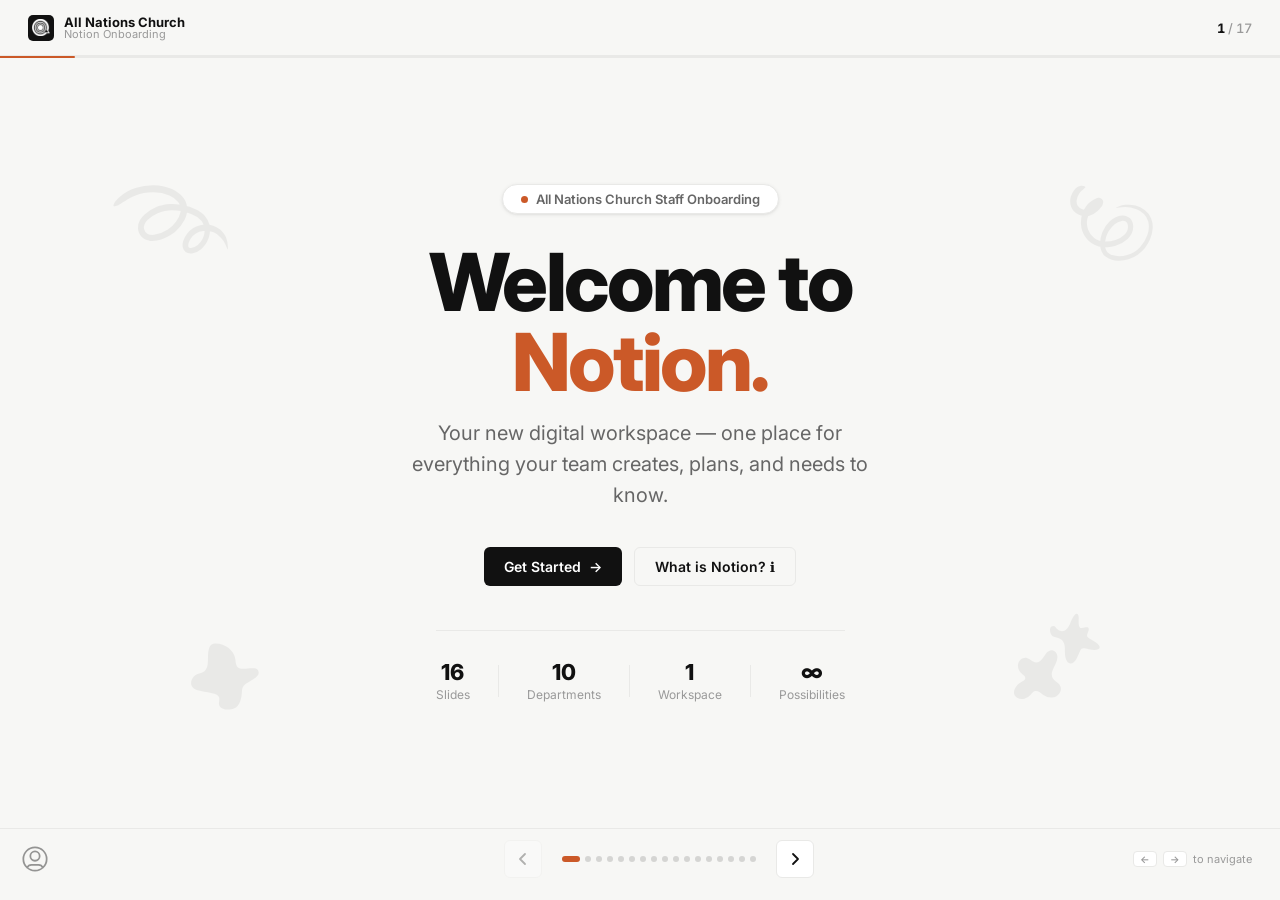
==== commit 564671b4: "fix: prevent loginBtn overlapping nav controls on mobile Wrap prev/dots/next in .nav-controls, use s" ====
--- a/index.html
+++ b/index.html
@@ -1204,6 +1204,7 @@
       <path stroke="#333333" stroke-linecap="round" stroke-linejoin="round" stroke-width="1.5" d="M5.316 19.438A4 4 0 0 1 9 17h6a4 4 0 0 1 3.684 2.438M16 9.5a4 4 0 1 1-8 0 4 4 0 0 1 8 0m6 2.5c0 5.523-4.477 10-10 10S2 17.523 2 12 6.477 2 12 2s10 4.477 10 10"/>
     </svg>
   </a>
+  <div class="nav-controls">
   <button class="nav-btn" id="prevBtn" disabled title="Previous (←)">
     <svg width="14" height="14" viewBox="0 0 14 14" fill="currentColor"><path d="M9 2L4 7l5 5" stroke="currentColor" stroke-width="1.8" fill="none" stroke-linecap="round" stroke-linejoin="round"/></svg>
   </button>
@@ -1231,6 +1232,7 @@
   <button class="nav-btn" id="nextBtn" title="Next (→)">
     <svg width="14" height="14" viewBox="0 0 14 14" fill="currentColor"><path d="M5 2l5 5-5 5" stroke="currentColor" stroke-width="1.8" fill="none" stroke-linecap="round" stroke-linejoin="round"/></svg>
   </button>
+  </div>
 
   <div class="keyboard-hint">
     <span class="key-badge">←</span>
--- a/styles.css
+++ b/styles.css
@@ -172,30 +172,35 @@
 /* ── Bottom Nav ─────────────────────────────────────── */
 .nav-bar {
   flex-shrink: 0;
-  position: relative; /* for .keyboard-hint absolute positioning */
+  position: relative;
   z-index: 200;
   height: 72px;
   display: flex;
   align-items: center;
-  justify-content: center;
-  gap: 20px;
-  padding: 0 28px;
+  justify-content: space-between;
+  padding: 0 16px;
   background: rgba(247, 247, 245, 0.98);
   border-top: 1px solid var(--border);
 }
 #loginBtn {
-  position: absolute;
-  left: 16px;
   display: flex;
   align-items: center;
   justify-content: center;
   width: 38px;
   height: 38px;
+  flex-shrink: 0;
   text-decoration: none;
   opacity: 0.5;
   transition: opacity var(--t-fast), transform var(--t-fast);
 }
 #loginBtn:hover { opacity: 1; transform: scale(1.12); }
+.nav-controls {
+  display: flex;
+  align-items: center;
+  gap: 20px;
+  flex: 1;
+  justify-content: center;
+}
 .nav-btn {
   width: 38px; height: 38px;
   border: 1px solid var(--border);
